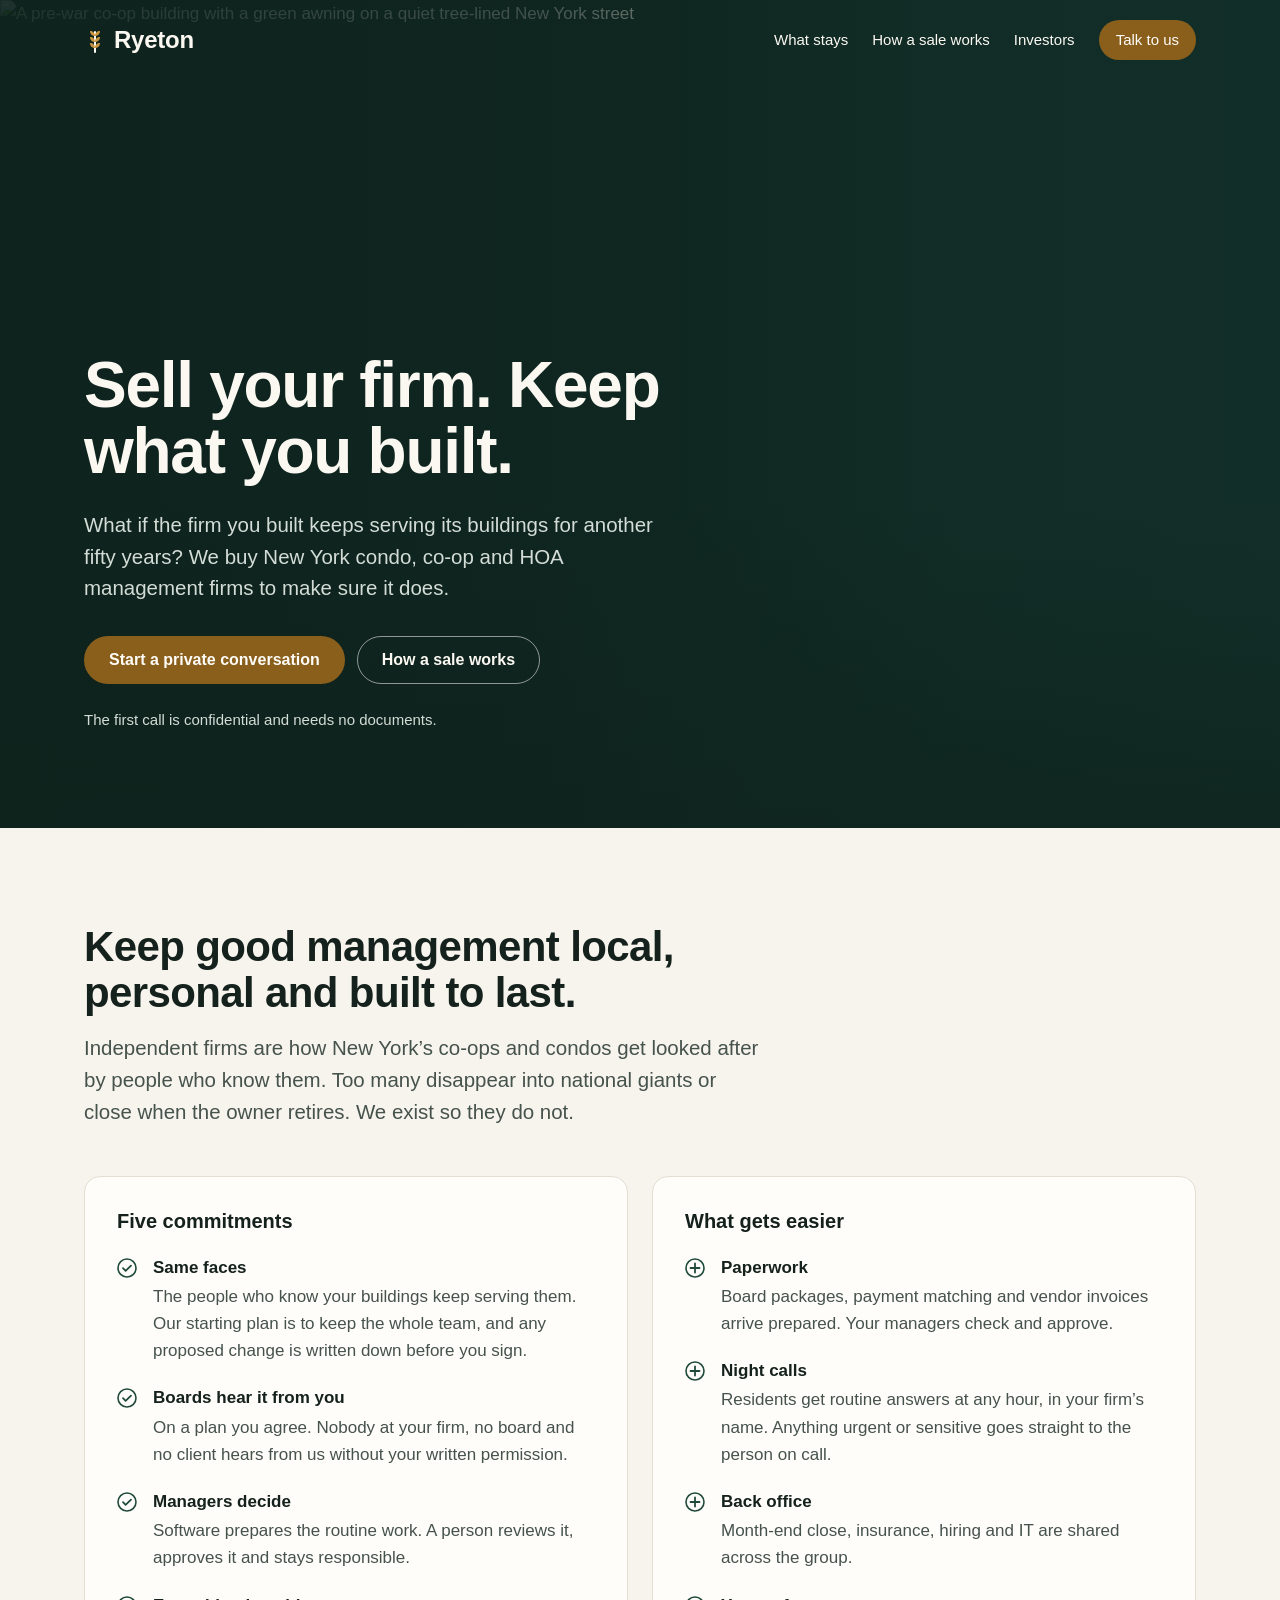
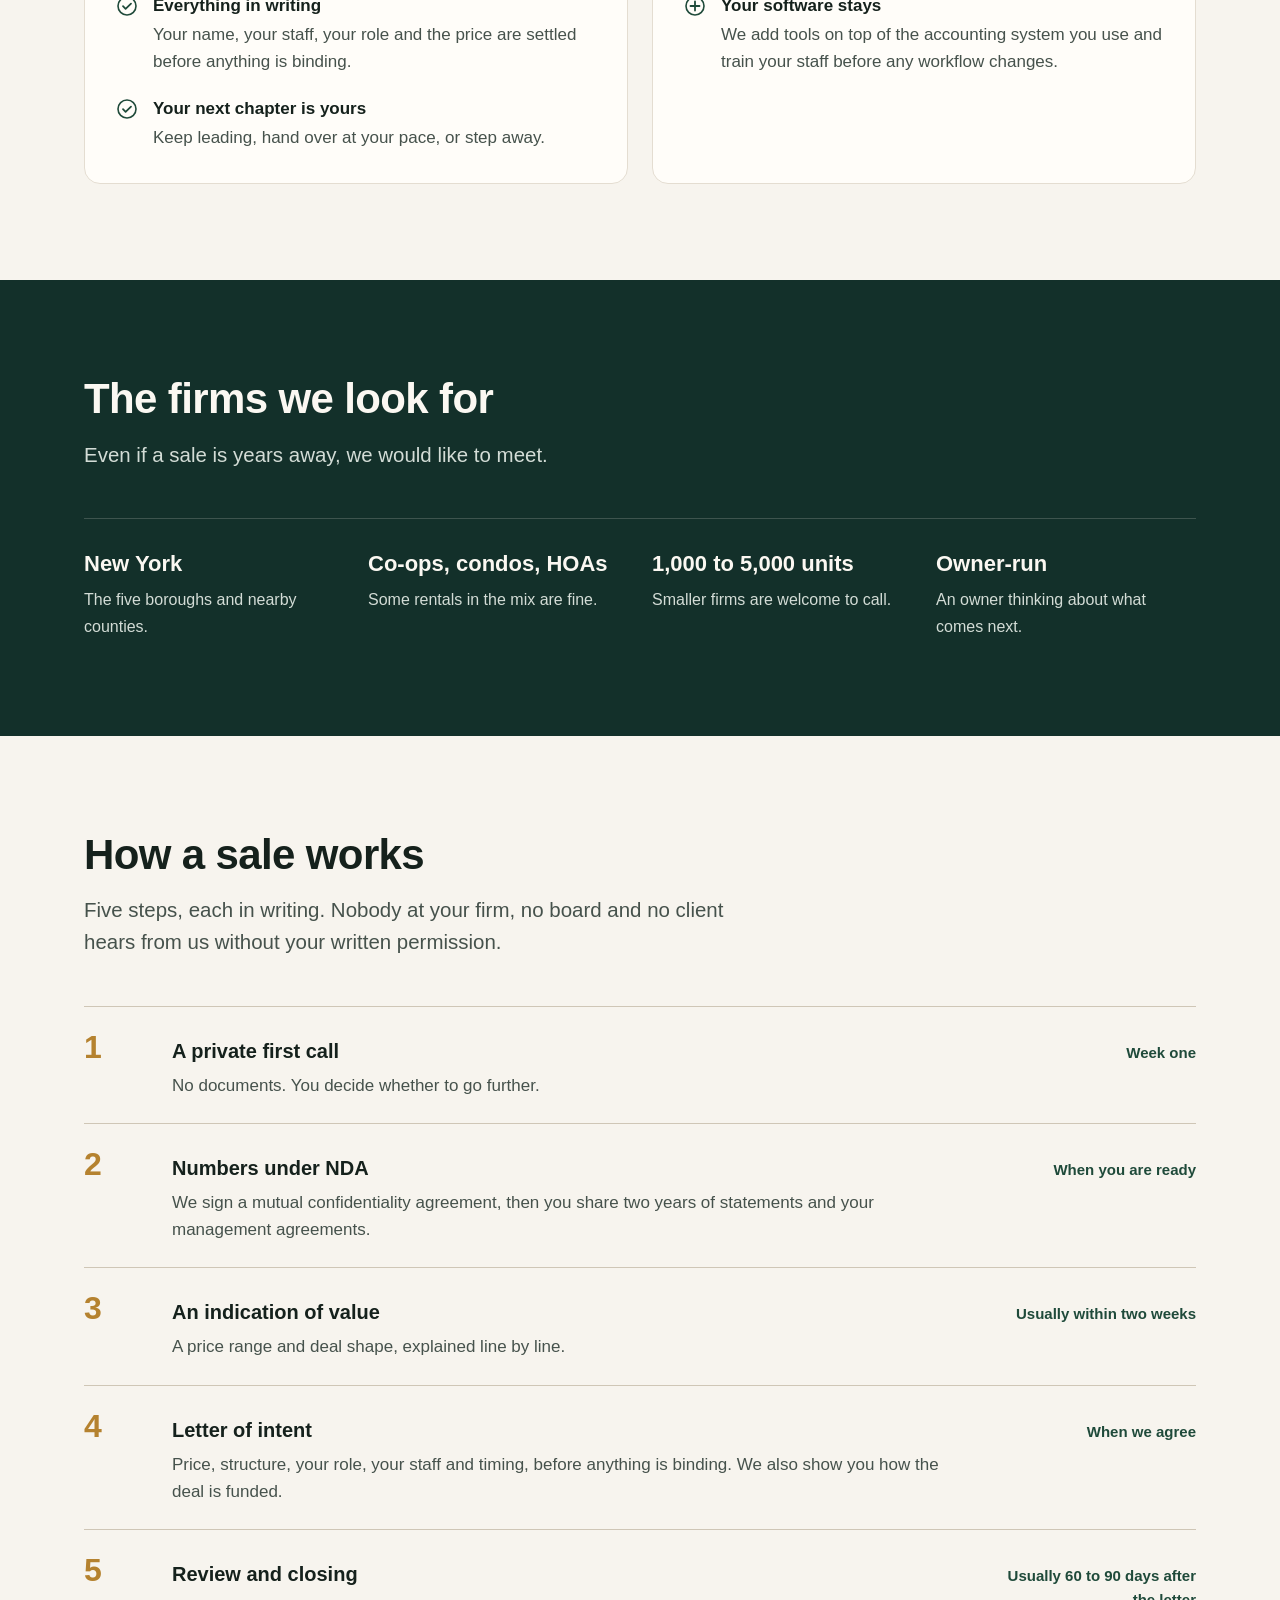
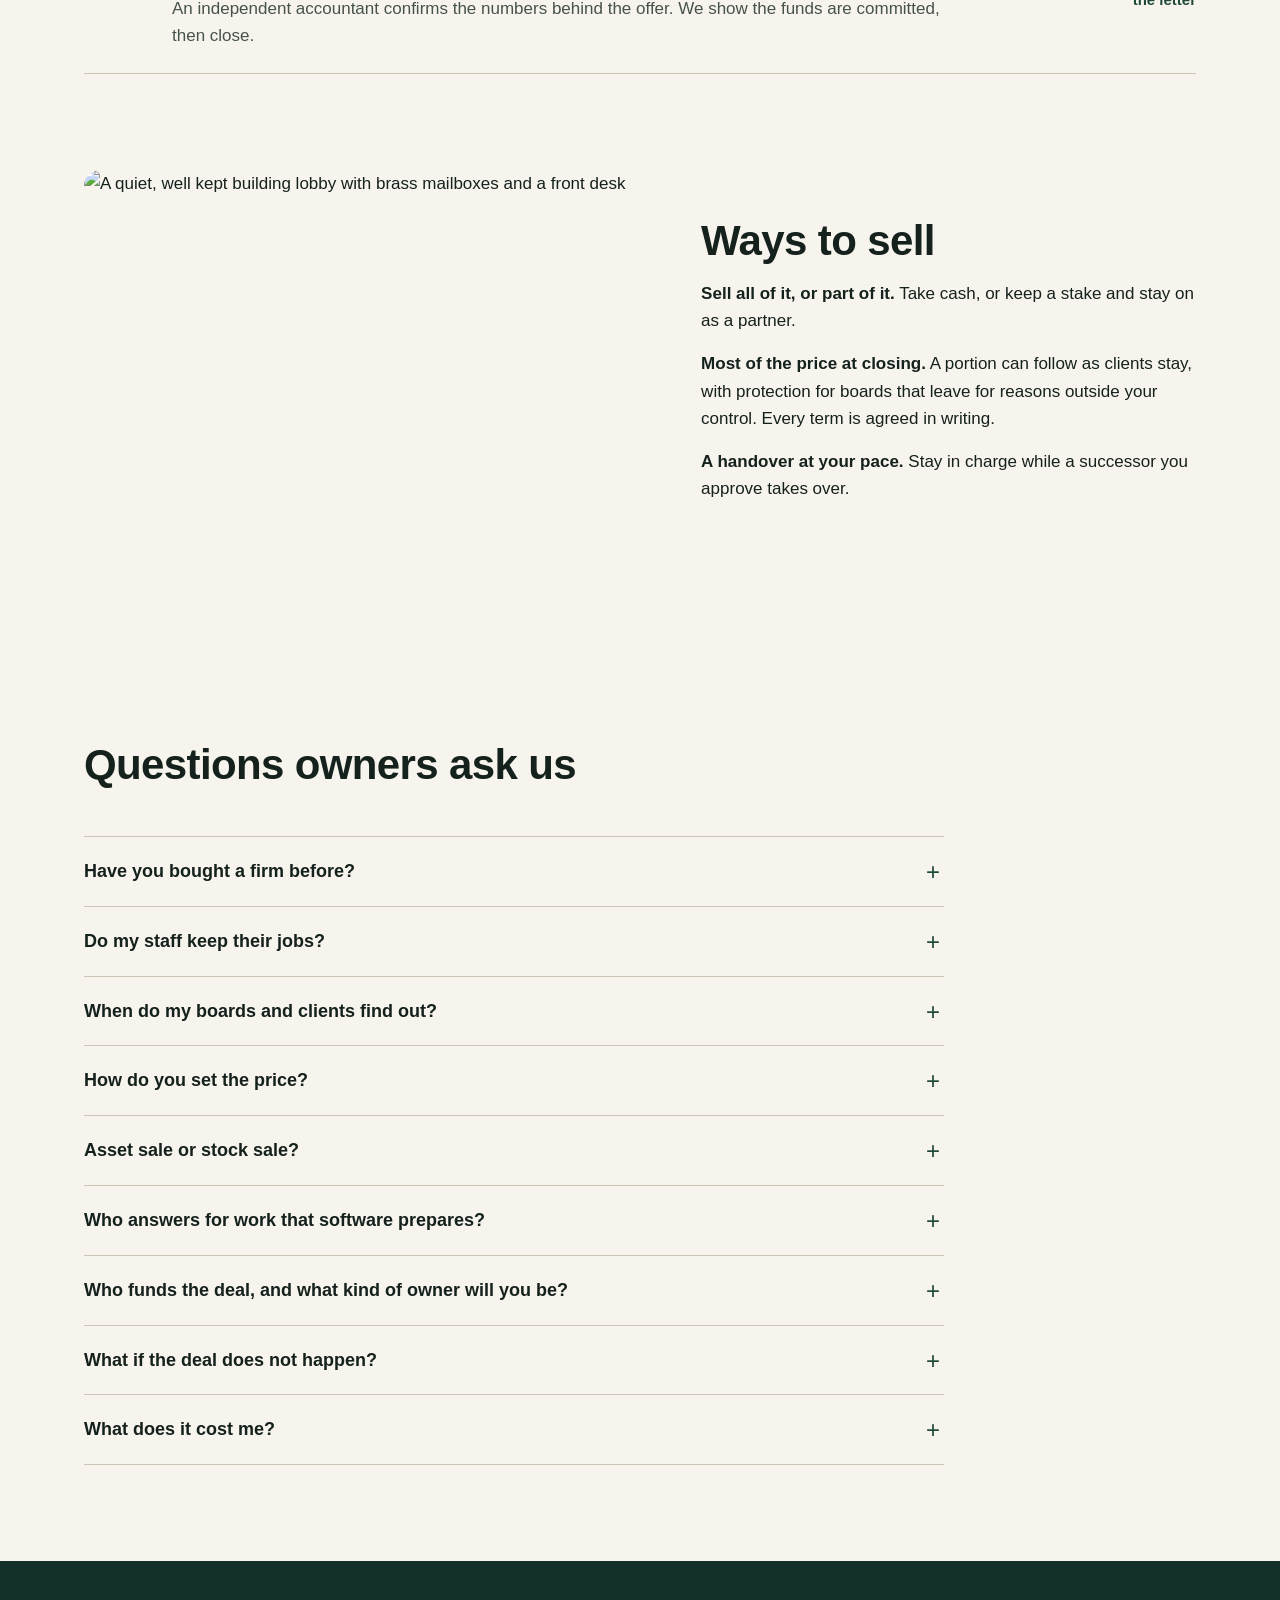
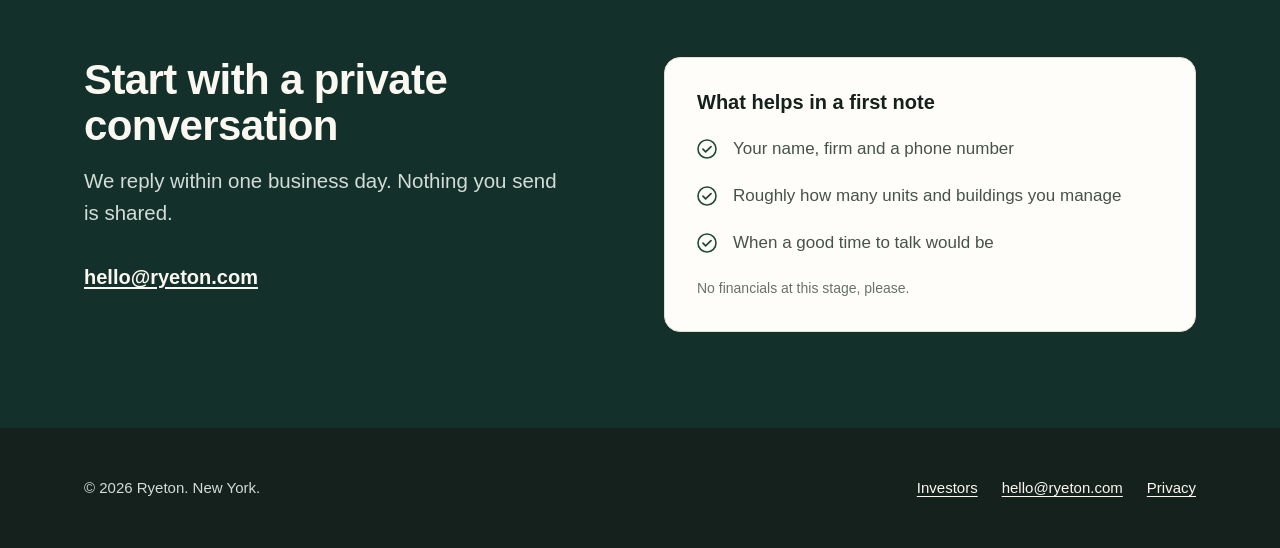
==== site/index.html @ 97e2c97c "Open the site to search: drop noindex, allow robots, add sitemap and llms.txt" ====
<!doctype html>
<html lang="en">
<head>
<meta charset="utf-8">
<meta name="viewport" content="width=device-width, initial-scale=1">
<title>Ryeton: keep good management local, personal and built to last</title>
<meta name="description" content="Ryeton buys independent condo, co-op and HOA management firms in New York from owners who are ready to step back, and keeps the team your boards rely on.">
<link rel="canonical" href="https://ryeton.com/">
<link rel="preload" as="font" type="font/woff2" crossorigin href="/fonts/martian-latin-v2.woff2">
<link rel="preload" as="font" type="font/woff2" crossorigin href="/fonts/inter-latin-v1.woff2">
<link rel="preload" as="image" href="/img/street-2000.webp" imagesrcset="/img/street-1100.webp 1100w, /img/street-2000.webp 2000w" imagesizes="100vw">
<link rel="stylesheet" href="styles.css">
<link rel="icon" href="/favicon.svg" type="image/svg+xml">
<meta property="og:type" content="website">
<meta property="og:title" content="Ryeton: sell your firm, keep what you built">
<meta property="og:description" content="We buy independent condo, co-op and HOA management firms in New York and keep the team your boards rely on.">
<meta property="og:url" content="https://ryeton.com/">
<meta property="og:image" content="https://ryeton.com/img/og.jpg">
<meta name="twitter:card" content="summary_large_image">
<script type="application/ld+json">
{"@context":"https://schema.org","@type":"Organization","name":"Ryeton","url":"https://ryeton.com/","email":"hello@ryeton.com","areaServed":{"@type":"City","name":"New York"},"description":"Ryeton acquires and runs independent condo, co-op and HOA management firms in New York."}
</script>
</head>
<body>

<header class="top">
  <div class="wrap">
    <a class="mark" href="/" aria-label="Ryeton home">
      <svg viewBox="0 0 22 26" fill="none" aria-hidden="true"><path d="M11 25V5" stroke="currentColor" stroke-width="2" stroke-linecap="round"/><path d="M11 9c-3.2 0-5-2.2-5-5 3 0 5 2 5 5Zm0 0c3.2 0 5-2.2 5-5-3 0-5 2-5 5Zm0 6c-3.2 0-5-2.2-5-5 3 0 5 2 5 5Zm0 0c3.2 0 5-2.2 5-5-3 0-5 2-5 5Zm0 6c-3.2 0-5-2.2-5-5 3 0 5 2 5 5Zm0 0c3.2 0 5-2.2 5-5-3 0-5 2-5 5Z" fill="#c9963f"/></svg>
      Ryeton
    </a>
    <nav aria-label="Main">
      <a class="hide-m" href="#what-stays">What stays</a>
      <a class="hide-m" href="#how-it-works">How a sale works</a>
      <a href="/investors">Investors</a>
      <a class="btn btn-rye" href="#talk">Talk to us</a>
    </nav>
  </div>
</header>

<main>
<section class="hero">
  <picture>
    <source type="image/webp" srcset="/img/street-1100.webp 1100w, /img/street-2000.webp 2000w" sizes="100vw">
    <img src="/img/street-2000.jpg" srcset="/img/street-1100.jpg 1100w, /img/street-2000.jpg 2000w" sizes="100vw" alt="A pre-war co-op building with a green awning on a quiet tree-lined New York street" width="2000" height="1328" fetchpriority="high">
  </picture>
  <div class="wrap">
    <h1>Sell your firm. Keep what you built.</h1>
    <p class="lead">What if the firm you built keeps serving its buildings for another fifty years? We buy New York condo, co-op and HOA management firms to make sure it does.</p>
    <div class="cta">
      <a class="btn btn-rye" href="#talk">Start a private conversation</a>
      <a class="btn btn-ghost" href="#how-it-works">How a sale works</a>
    </div>
    <p class="note">The first call is confidential and needs no documents.</p>
  </div>
</section>

<section id="what-stays">
  <div class="wrap">
    <div class="sec-head">
      <h2>Keep good management local, personal and built to last.</h2>
      <p class="lead">Independent firms are how New York’s co-ops and condos get looked after by people who know them. Too many disappear into national giants or close when the owner retires. We exist so they do not.</p>
    </div>
    <div class="split">
      <div class="card">
        <h3>Five commitments</h3>
        <ul class="list">
          <li><svg viewBox="0 0 20 20" fill="none" aria-hidden="true"><circle cx="10" cy="10" r="9" stroke="currentColor" stroke-width="1.6"/><path d="m6 10.2 2.6 2.6L14 7.6" stroke="currentColor" stroke-width="1.8" stroke-linecap="round" stroke-linejoin="round"/></svg><div><b>Same faces</b><span>The people who know your buildings keep serving them. Our starting plan is to keep the whole team, and any proposed change is written down before you sign.</span></div></li>
          <li><svg viewBox="0 0 20 20" fill="none" aria-hidden="true"><circle cx="10" cy="10" r="9" stroke="currentColor" stroke-width="1.6"/><path d="m6 10.2 2.6 2.6L14 7.6" stroke="currentColor" stroke-width="1.8" stroke-linecap="round" stroke-linejoin="round"/></svg><div><b>Boards hear it from you</b><span>On a plan you agree. Nobody at your firm, no board and no client hears from us without your written permission.</span></div></li>
          <li><svg viewBox="0 0 20 20" fill="none" aria-hidden="true"><circle cx="10" cy="10" r="9" stroke="currentColor" stroke-width="1.6"/><path d="m6 10.2 2.6 2.6L14 7.6" stroke="currentColor" stroke-width="1.8" stroke-linecap="round" stroke-linejoin="round"/></svg><div><b>Managers decide</b><span>Software prepares the routine work. A person reviews it, approves it and stays responsible.</span></div></li>
          <li><svg viewBox="0 0 20 20" fill="none" aria-hidden="true"><circle cx="10" cy="10" r="9" stroke="currentColor" stroke-width="1.6"/><path d="m6 10.2 2.6 2.6L14 7.6" stroke="currentColor" stroke-width="1.8" stroke-linecap="round" stroke-linejoin="round"/></svg><div><b>Everything in writing</b><span>Your name, your staff, your role and the price are settled before anything is binding.</span></div></li>
          <li><svg viewBox="0 0 20 20" fill="none" aria-hidden="true"><circle cx="10" cy="10" r="9" stroke="currentColor" stroke-width="1.6"/><path d="m6 10.2 2.6 2.6L14 7.6" stroke="currentColor" stroke-width="1.8" stroke-linecap="round" stroke-linejoin="round"/></svg><div><b>Your next chapter is yours</b><span>Keep leading, hand over at your pace, or step away.</span></div></li>
        </ul>
      </div>
      <div class="card">
        <h3>What gets easier</h3>
        <ul class="list">
          <li><svg viewBox="0 0 20 20" fill="none" aria-hidden="true"><circle cx="10" cy="10" r="9" stroke="currentColor" stroke-width="1.6"/><path d="M10 5.5v9M5.5 10h9" stroke="currentColor" stroke-width="1.8" stroke-linecap="round"/></svg><div><b>Paperwork</b><span>Board packages, payment matching and vendor invoices arrive prepared. Your managers check and approve.</span></div></li>
          <li><svg viewBox="0 0 20 20" fill="none" aria-hidden="true"><circle cx="10" cy="10" r="9" stroke="currentColor" stroke-width="1.6"/><path d="M10 5.5v9M5.5 10h9" stroke="currentColor" stroke-width="1.8" stroke-linecap="round"/></svg><div><b>Night calls</b><span>Residents get routine answers at any hour, in your firm’s name. Anything urgent or sensitive goes straight to the person on call.</span></div></li>
          <li><svg viewBox="0 0 20 20" fill="none" aria-hidden="true"><circle cx="10" cy="10" r="9" stroke="currentColor" stroke-width="1.6"/><path d="M10 5.5v9M5.5 10h9" stroke="currentColor" stroke-width="1.8" stroke-linecap="round"/></svg><div><b>Back office</b><span>Month-end close, insurance, hiring and IT are shared across the group.</span></div></li>
          <li><svg viewBox="0 0 20 20" fill="none" aria-hidden="true"><circle cx="10" cy="10" r="9" stroke="currentColor" stroke-width="1.6"/><path d="M10 5.5v9M5.5 10h9" stroke="currentColor" stroke-width="1.8" stroke-linecap="round"/></svg><div><b>Your software stays</b><span>We add tools on top of the accounting system you use and train your staff before any workflow changes.</span></div></li>
        </ul>
      </div>
    </div>
  </div>
</section>

<section class="dark" id="fit">
  <div class="wrap">
    <div class="sec-head">
      <h2>The firms we look for</h2>
      <p class="lead">Even if a sale is years away, we would like to meet.</p>
    </div>
    <div class="facts">
      <div><b>New York</b><span>The five boroughs and nearby counties.</span></div>
      <div><b>Co-ops, condos, HOAs</b><span>Some rentals in the mix are fine.</span></div>
      <div><b>1,000 to 5,000 units</b><span>Smaller firms are welcome to call.</span></div>
      <div><b>Owner-run</b><span>An owner thinking about what comes next.</span></div>
    </div>
  </div>
</section>

<section id="how-it-works">
  <div class="wrap">
    <div class="sec-head">
      <h2>How a sale works</h2>
      <p class="lead">Five steps, each in writing. Nobody at your firm, no board and no client hears from us without your written permission.</p>
    </div>
    <ol class="steps">
      <li><div><h3>A private first call</h3><p>No documents. You decide whether to go further.</p></div><span class="when">Week one</span></li>
      <li><div><h3>Numbers under NDA</h3><p>We sign a mutual confidentiality agreement, then you share two years of statements and your management agreements.</p></div><span class="when">When you are ready</span></li>
      <li><div><h3>An indication of value</h3><p>A price range and deal shape, explained line by line.</p></div><span class="when">Usually within two weeks</span></li>
      <li><div><h3>Letter of intent</h3><p>Price, structure, your role, your staff and timing, before anything is binding. We also show you how the deal is funded.</p></div><span class="when">When we agree</span></li>
      <li><div><h3>Review and closing</h3><p>An independent accountant confirms the numbers behind the offer. We show the funds are committed, then close.</p></div><span class="when">Usually 60 to 90 days after the letter</span></li>
    </ol>
  </div>
</section>

<section style="padding-top:0" id="deal">
  <div class="wrap">
    <div class="photo-band">
      <picture>
        <source type="image/webp" srcset="/img/lobby-800.webp 800w, /img/lobby-1400.webp 1400w" sizes="(max-width: 860px) 100vw, 600px">
        <img src="/img/lobby-1400.jpg" srcset="/img/lobby-800.jpg 800w, /img/lobby-1400.jpg 1400w" sizes="(max-width: 860px) 100vw, 600px" alt="A quiet, well kept building lobby with brass mailboxes and a front desk" width="1400" height="930" loading="lazy">
      </picture>
      <div>
        <h2 style="margin-bottom:16px">Ways to sell</h2>
        <p><b>Sell all of it, or part of it.</b> Take cash, or keep a stake and stay on as a partner.</p>
        <p><b>Most of the price at closing.</b> A portion can follow as clients stay, with protection for boards that leave for reasons outside your control. Every term is agreed in writing.</p>
        <p style="margin-bottom:0"><b>A handover at your pace.</b> Stay in charge while a successor you approve takes over.</p>
      </div>
    </div>
  </div>
</section>


<section id="faq">
  <div class="wrap">
    <div class="sec-head"><h2>Questions owners ask us</h2></div>
    <div class="faq">
      <details><summary>Have you bought a firm before?</summary><p>Ryeton is new, and our first acquisition is under way. On the first call we will tell you who we are and exactly where we stand.</p></details>
      <details><summary>Do my staff keep their jobs?</summary><p>That is our plan. Your managers know your buildings and boards, and that is much of what we buy. Any change is written into the letter of intent.</p></details>
      <details><summary>When do my boards and clients find out?</summary><p>When you decide, on a plan we agree. If a contract needs a board’s consent, we plan that step together.</p></details>
      <details><summary>How do you set the price?</summary><p>On your earnings after a market salary for the owner, checked by an independent accountant, and on your contracts. We explain the range line by line.</p></details>
      <details><summary>Asset sale or stock sale?</summary><p>Either can work, depending on how your firm is set up and whether your management agreements can be assigned. It changes your taxes, so bring your accountant and lawyer early.</p></details>
      <details><summary>Who answers for work that software prepares?</summary><p>Your manager. Software drafts and prepares; a person reviews, approves and remains responsible. Urgent and sensitive matters always go to a person.</p></details>
      <details><summary>Who funds the deal, and what kind of owner will you be?</summary><p>Ryeton is founder-led and funded by private investors. With the letter of intent we explain how your deal is funded, and before closing we show the funds are committed. We buy to own and run firms for the long term, with no timetable to resell.</p></details>
      <details><summary>What if the deal does not happen?</summary><p>Your numbers stay under the NDA and are returned or destroyed. Nobody at your firm or among your clients hears from us.</p></details>
      <details><summary>What does it cost me?</summary><p>Nothing on our side. You pay your own lawyer and accountant.</p></details>
    </div>
  </div>
</section>

<section class="dark" id="talk">
  <div class="wrap contact">
    <div>
      <h2 style="margin-bottom:16px">Start with a private conversation</h2>
      <p class="lead">We reply within one business day. Nothing you send is shared.</p>
      <div class="direct">
        <a href="mailto:hello@ryeton.com?subject=A%20private%20conversation">hello@ryeton.com</a>
      </div>
    </div>
    <div class="card" style="color:var(--ink)">
      <h3>What helps in a first note</h3>
      <ul class="list">
        <li><svg viewBox="0 0 20 20" fill="none" aria-hidden="true"><circle cx="10" cy="10" r="9" stroke="currentColor" stroke-width="1.6"/><path d="m6 10.2 2.6 2.6L14 7.6" stroke="currentColor" stroke-width="1.8" stroke-linecap="round" stroke-linejoin="round"/></svg><div><span>Your name, firm and a phone number</span></div></li>
        <li><svg viewBox="0 0 20 20" fill="none" aria-hidden="true"><circle cx="10" cy="10" r="9" stroke="currentColor" stroke-width="1.6"/><path d="m6 10.2 2.6 2.6L14 7.6" stroke="currentColor" stroke-width="1.8" stroke-linecap="round" stroke-linejoin="round"/></svg><div><span>Roughly how many units and buildings you manage</span></div></li>
        <li><svg viewBox="0 0 20 20" fill="none" aria-hidden="true"><circle cx="10" cy="10" r="9" stroke="currentColor" stroke-width="1.6"/><path d="m6 10.2 2.6 2.6L14 7.6" stroke="currentColor" stroke-width="1.8" stroke-linecap="round" stroke-linejoin="round"/></svg><div><span>When a good time to talk would be</span></div></li>
      </ul>
      <p class="form-note" style="margin-top:20px">No financials at this stage, please.</p>
    </div>
  </div>
</section>
</main>

<footer>
  <div class="wrap">
    <span>© 2026 Ryeton. New York.</span>
    <nav aria-label="Footer"><a href="/investors">Investors</a><a href="mailto:hello@ryeton.com">hello@ryeton.com</a><a href="/privacy">Privacy</a></nav>
  </div>
</footer>
</body>
</html>
---- site/styles.css ----
/* Hallmark · custom run · brand: Ryeton (type and method from our house style, palette from a New York limestone street) · genre: quiet-editorial · surface: web · signature: the five-step sale with its clock */
/* critique: written for an owner of 60 who has been pitched by every buyer in town; plain words, real commitments, one green accent */

@font-face {
  font-family: "Martian Grotesk VF";
  src: url("/fonts/martian-latin-v2.woff2") format("woff2");
  font-weight: 400 800;
  font-stretch: 75% 200%;
  font-display: optional;
  unicode-range: U+0000-00FF, U+0131, U+0152-0153, U+02BB-02BC, U+02C6, U+02DA, U+02DC, U+0304, U+0308, U+0329, U+2000-206F, U+2074, U+20AC, U+2122, U+2191, U+2193, U+2212, U+2215, U+FEFF, U+FFFD;
}
@font-face {
  font-family: "Inter";
  src: url("/fonts/inter-latin-v1.woff2") format("woff2");
  font-weight: 100 900;
  font-display: optional;
  unicode-range: U+0000-00FF, U+0131, U+0152-0153, U+02BB-02BC, U+02C6, U+02DA, U+02DC, U+0304, U+0308, U+0329, U+2000-206F, U+2074, U+20AC, U+2122, U+2191, U+2193, U+2212, U+2215, U+FEFF, U+FFFD;
}

:root {
  --ink: #15211c;
  --ink-soft: #46524c;
  --ink-faint: #67726c;
  --green: #1f4a3a;
  --green-deep: #13302a;
  --green-50: #eaf1ed;
  --rye: #b5822f;
  --rye-50: #f7efe0;
  --canvas: #f7f4ee;
  --paper: #efe9df;
  --surface: #fffdf9;
  --line: #e4ddd1;
  --line-strong: #cfc6b6;
  --on-dark: #fbf8f2;
  --on-accent: #fffdf8;
  --rye-btn: #8a5f1c;
  --rye-btn-hover: #734e15;
  --rye-line: #ead9b8;
  --ghost-line: rgba(251,248,242,.55);
  --ghost-fill: rgba(251,248,242,.12);
  --rule-dark: rgba(251,248,242,.18);
  --scrim-1: rgba(14,34,28,.92);
  --scrim-2: rgba(14,34,28,.78);
  --scrim-3: rgba(14,34,28,.25);
  --scrim-4: rgba(14,34,28,.1);
  --scrim-5: rgba(14,34,28,.6);
  --scrim-0: rgba(14,34,28,0);
  --scrim-m1: rgba(14,34,28,.95);
  --scrim-m2: rgba(14,34,28,.82);
  --scrim-m3: rgba(14,34,28,.45);
  --on-dark-soft: #d3dcd6;
  --font-display: "Martian Grotesk VF", "Arial Narrow", Arial, sans-serif;
  --font-body: "Inter", -apple-system, "Segoe UI", "Helvetica Neue", Arial, sans-serif;
  --s1: 4px; --s2: 8px; --s3: 12px; --s4: 16px; --s5: 20px; --s6: 24px; --s8: 32px; --s10: 40px; --s12: 48px; --s16: 64px; --s20: 80px; --s24: 96px;
  --radius: 16px;
  --wrap: 1160px;
}

* { box-sizing: border-box; }
html { -webkit-text-size-adjust: 100%; scroll-behavior: smooth; }
html, body { overflow-x: clip; }
body { margin: 0; font-family: var(--font-body); font-size: 17px; line-height: 1.6; color: var(--ink); background: var(--canvas); }
img { max-width: 100%; display: block; }
a { color: var(--green); text-underline-offset: 3px; }
a:hover { color: var(--green-deep); }
a:active { color: var(--ink); }
:focus-visible { outline: 3px solid var(--rye); outline-offset: 3px; border-radius: 4px; }

h1, h2, h3 { font-family: var(--font-display); text-wrap: balance; overflow-wrap: break-word; margin: 0; color: inherit; }
h1 { font-weight: 740; font-stretch: 92%; font-size: clamp(36px, 5.4vw, 64px); line-height: 1.04; letter-spacing: -0.02em; }
h2 { font-weight: 720; font-stretch: 92%; font-size: clamp(28px, 3.4vw, 42px); line-height: 1.1; letter-spacing: -0.015em; }
h3 { font-weight: 680; font-stretch: 100%; font-size: 20px; line-height: 1.25; }
p { margin: 0 0 var(--s4); text-wrap: pretty; }
.lead { font-size: clamp(18px, 1.6vw, 21px); line-height: 1.55; color: var(--ink-soft); max-width: 680px; }
.soft { color: var(--ink-soft); }
.small { font-size: 15px; }

.wrap { width: 100%; max-width: var(--wrap); margin: 0 auto; padding: 0 var(--s6); }
@media (max-width: 600px) { .wrap { padding: 0 var(--s4); } }
section { padding: var(--s24) 0; }
@media (max-width: 760px) { section { padding: var(--s16) 0; } }
.sec-head { max-width: 760px; margin-bottom: var(--s12); }
.sec-head h2 { margin-bottom: var(--s4); }

/* header */
.top { position: absolute; inset: 0 0 auto 0; z-index: 10; }
.top .wrap { display: flex; align-items: center; justify-content: space-between; height: 80px; gap: var(--s6); }
.mark { font-family: var(--font-display); font-weight: 720; font-stretch: 100%; font-size: 24px; letter-spacing: -0.01em; color: var(--on-dark); text-decoration: none; display: inline-flex; align-items: center; gap: var(--s2); }
.mark svg { width: 22px; height: 26px; }
.top nav { display: flex; align-items: center; gap: var(--s6); }
.top nav a { color: var(--on-dark); text-decoration: none; font-size: 15px; font-weight: 500; }
.top nav a:hover { color: var(--on-dark); text-decoration: underline; }
.top.light .mark, .top.light nav a { color: var(--ink); }
.top nav a.btn, .top.light nav a.btn { color: var(--on-accent); text-decoration: none; }
@media (max-width: 860px) { .top nav a.hide-m { display: none; } }

.btn { white-space: nowrap; display: inline-flex; align-items: center; justify-content: center; min-height: 48px; padding: 0 var(--s6); border-radius: 999px; font-weight: 600; font-size: 16px; text-decoration: none; border: 1.5px solid transparent; cursor: pointer; font-family: var(--font-body); transition: background-color .15s ease, color .15s ease, border-color .15s ease; }
.btn-rye { background: var(--rye-btn); color: var(--on-accent); }
.btn-rye:hover { background: var(--rye-btn-hover); color: var(--on-accent); }
.btn:active { transform: translateY(1px); }
.btn:disabled { opacity: .5; cursor: not-allowed; }
.btn-green { background: var(--green); color: var(--on-accent); }
.btn-green:hover { background: var(--green-deep); color: var(--on-accent); }
.btn-ghost { color: var(--on-dark); border-color: var(--ghost-line); }
.btn-ghost:hover { background: var(--ghost-fill); color: var(--on-dark); }
.btn-line { color: var(--ink); border-color: var(--line-strong); }
.btn-line:hover { border-color: var(--ink); color: var(--ink); }
.top .btn { min-height: 40px; padding: 0 var(--s4); font-size: 15px; }

/* hero */
.hero { position: relative; min-height: min(92svh, 860px); display: flex; align-items: flex-end; color: var(--on-dark); background: var(--green-deep); padding: 0; }
.hero picture, .hero picture img { position: absolute; inset: 0; width: 100%; height: 100%; object-fit: cover; object-position: 60% 50%; }
.hero::after { content: ""; position: absolute; inset: 0; background: linear-gradient(90deg, var(--scrim-1) 0%, var(--scrim-2) 42%, var(--scrim-3) 75%, var(--scrim-4) 100%), linear-gradient(0deg, var(--scrim-5) 0%, var(--scrim-0) 40%); }
.hero .wrap { position: relative; z-index: 2; padding-top: 140px; padding-bottom: var(--s20); }
.hero h1 { max-width: 760px; margin-bottom: var(--s6); }
.hero .lead { color: var(--on-dark-soft); max-width: 600px; margin-bottom: var(--s8); }
.hero .cta { display: flex; flex-wrap: wrap; gap: var(--s3); }
.hero .note { margin-top: var(--s6); font-size: 15px; color: var(--on-dark-soft); }
@media (max-width: 760px) {
  .hero { min-height: 0; }
  .hero::after { background: linear-gradient(0deg, var(--scrim-m1) 0%, var(--scrim-m2) 55%, var(--scrim-m3) 100%); }
  .hero .wrap { padding-top: 160px; padding-bottom: var(--s12); }
}

/* two columns: stays / easier */
.split { display: grid; grid-template-columns: minmax(0, 1fr) minmax(0, 1fr); gap: var(--s6); }
@media (max-width: 860px) { .split { grid-template-columns: minmax(0, 1fr); } }
.card { background: var(--surface); border: 1px solid var(--line); border-radius: var(--radius); padding: var(--s8); }
.card h3 { margin-bottom: var(--s5); }
.list { list-style: none; margin: 0; padding: 0; display: grid; gap: var(--s5); }
.list li { display: grid; grid-template-columns: 24px minmax(0, 1fr); gap: var(--s3); }
.list li svg { margin-top: 4px; width: 20px; height: 20px; color: var(--green); }
.list b { display: block; font-weight: 650; margin-bottom: 2px; }
.list span { color: var(--ink-soft); }

.photo-band { display: grid; grid-template-columns: minmax(0, 1.15fr) minmax(0, 1fr); gap: var(--s12); align-items: center; }
.photo-band img { border-radius: var(--radius); width: 100%; height: auto; aspect-ratio: 3 / 2; object-fit: cover; }
@media (max-width: 860px) { .photo-band { grid-template-columns: minmax(0, 1fr); gap: var(--s8); } }

/* profile */
.dark { background: var(--green-deep); color: var(--on-dark); }
.dark .soft, .dark .lead { color: var(--on-dark-soft); }
.facts { display: grid; grid-template-columns: repeat(4, minmax(0, 1fr)); gap: var(--s6); border-top: 1px solid var(--rule-dark); padding-top: var(--s8); }
.facts div b { display: block; font-family: var(--font-display); font-weight: 700; font-stretch: 92%; font-size: 22px; line-height: 1.2; margin-bottom: var(--s2); }
.facts div span { color: var(--on-dark-soft); font-size: 16px; }
@media (max-width: 860px) { .facts { grid-template-columns: repeat(2, minmax(0, 1fr)); } }
@media (max-width: 480px) { .facts { grid-template-columns: minmax(0, 1fr); } }

/* steps */
.steps { list-style: none; margin: 0; padding: 0; counter-reset: s; display: grid; gap: 0; }
.steps li { counter-increment: s; display: grid; grid-template-columns: 64px minmax(0, 1fr) 200px; gap: var(--s6); padding: var(--s6) 0; border-top: 1px solid var(--line-strong); align-items: baseline; }
.steps li:last-child { border-bottom: 1px solid var(--line-strong); }
.steps li::before { content: counter(s); font-family: var(--font-display); font-weight: 700; font-stretch: 92%; font-size: 32px; line-height: 1; color: var(--rye); }
.steps h3 { margin-bottom: var(--s2); }
.steps p { margin: 0; color: var(--ink-soft); }
.steps .when { font-size: 15px; font-weight: 600; color: var(--green); text-align: right; }
@media (max-width: 760px) {
  .steps li { grid-template-columns: 44px minmax(0, 1fr); }
  .steps .when { grid-column: 2; text-align: left; }
}

/* deal shapes */
.shapes { display: grid; grid-template-columns: repeat(3, minmax(0, 1fr)); gap: var(--s6); }
.shapes .card { display: flex; flex-direction: column; }
.shapes .card p:last-child { margin-bottom: 0; }
@media (max-width: 960px) { .shapes { grid-template-columns: minmax(0, 1fr); } }

/* team */
.team { display: grid; grid-template-columns: repeat(2, minmax(0, 1fr)); gap: var(--s6); }
.person { background: var(--surface); border: 1px solid var(--line); border-radius: var(--radius); padding: var(--s8); }
.person .who { display: flex; align-items: center; gap: var(--s4); margin-bottom: var(--s5); }
.person .ini { width: 56px; height: 56px; border-radius: 50%; background: var(--green-50); color: var(--green); display: grid; place-items: center; font-family: var(--font-display); font-weight: 700; font-size: 20px; flex: none; }
.person .who span { display: block; color: var(--ink-soft); font-size: 15px; }
.person p:last-child { margin-bottom: 0; }
@media (max-width: 760px) { .team { grid-template-columns: minmax(0, 1fr); } }
.quote { font-family: var(--font-display); font-weight: 600; font-stretch: 100%; font-size: clamp(22px, 2.4vw, 28px); line-height: 1.3; max-width: 820px; }

/* faq */
.faq { display: grid; gap: 0; max-width: 860px; }
.faq details { border-top: 1px solid var(--line-strong); }
.faq details:last-child { border-bottom: 1px solid var(--line-strong); }
.faq summary { list-style: none; cursor: pointer; padding: var(--s5) var(--s10) var(--s5) 0; position: relative; font-weight: 600; font-size: 18px; }
.faq summary::-webkit-details-marker { display: none; }
.faq summary::after { content: "+"; position: absolute; right: 4px; top: 16px; font-size: 24px; font-weight: 400; color: var(--green); }
.faq details[open] summary::after { content: "\2212"; }
.faq details p { color: var(--ink-soft); padding-right: var(--s10); }

/* contact */
.contact { display: grid; grid-template-columns: minmax(0, 1fr) minmax(0, 1fr); gap: var(--s12); align-items: start; }
@media (max-width: 860px) { .contact { grid-template-columns: minmax(0, 1fr); gap: var(--s8); } }
form { background: var(--surface); color: var(--ink); border-radius: var(--radius); padding: var(--s8); display: grid; gap: var(--s4); }
@media (max-width: 480px) { form { padding: var(--s5); } }
label { display: grid; gap: var(--s1); font-size: 15px; font-weight: 600; }
input, textarea, select { font: inherit; font-weight: 400; font-size: 16px; color: var(--ink); background: var(--canvas); border: 1px solid var(--line-strong); border-radius: 10px; padding: var(--s3) var(--s4); width: 100%; min-height: 48px; }
textarea { min-height: 112px; resize: vertical; }
.row2 { display: grid; grid-template-columns: minmax(0, 1fr) minmax(0, 1fr); gap: var(--s4); }
@media (max-width: 480px) { .row2 { grid-template-columns: minmax(0, 1fr); } }
.form-note { font-size: 14px; color: var(--ink-faint); margin: 0; }
.direct { margin-top: var(--s8); display: grid; gap: var(--s2); }
.direct a { color: var(--on-dark); font-weight: 600; font-size: 20px; }

/* investors */
.stats { display: grid; grid-template-columns: repeat(3, minmax(0, 1fr)); gap: var(--s6); }
.stats div { background: var(--surface); border: 1px solid var(--line); border-radius: var(--radius); padding: var(--s6); }
.stats b { font-variant-numeric: tabular-nums; display: block; font-family: var(--font-display); font-weight: 720; font-stretch: 92%; font-size: clamp(34px, 4vw, 48px); line-height: 1; letter-spacing: -0.02em; color: var(--green); margin-bottom: var(--s3); }
.stats span { color: var(--ink-soft); font-size: 16px; }
@media (max-width: 760px) { .stats { grid-template-columns: minmax(0, 1fr); } }
.flow { display: grid; grid-template-columns: repeat(3, minmax(0, 1fr)); gap: var(--s4); counter-reset: f; }
.flow div { background: var(--surface); border: 1px solid var(--line); border-radius: var(--radius); padding: var(--s6); }
.flow div.person-step { background: var(--rye-50); border-color: var(--rye-line); }
.flow h3 { margin-bottom: var(--s2); }
.flow p { margin: 0; color: var(--ink-soft); }
@media (max-width: 760px) { .flow { grid-template-columns: minmax(0, 1fr); } }
.inv-hero { background: var(--canvas); padding: 160px 0 var(--s16); }
.inv-hero h1 { max-width: 900px; margin-bottom: var(--s6); }
.pillars { display: grid; grid-template-columns: repeat(2, minmax(0, 1fr)); gap: var(--s6); }
@media (max-width: 760px) { .pillars { grid-template-columns: minmax(0, 1fr); } }

/* footer */
footer { background: var(--ink); color: var(--on-dark-soft); padding: var(--s12) 0; font-size: 15px; }
footer .wrap { display: flex; flex-wrap: wrap; justify-content: space-between; gap: var(--s6); }
footer a { color: var(--on-dark); }
footer nav { display: flex; gap: var(--s6); flex-wrap: wrap; }

@media (prefers-reduced-motion: reduce) { html { scroll-behavior: auto; } .btn { transition: none; } }
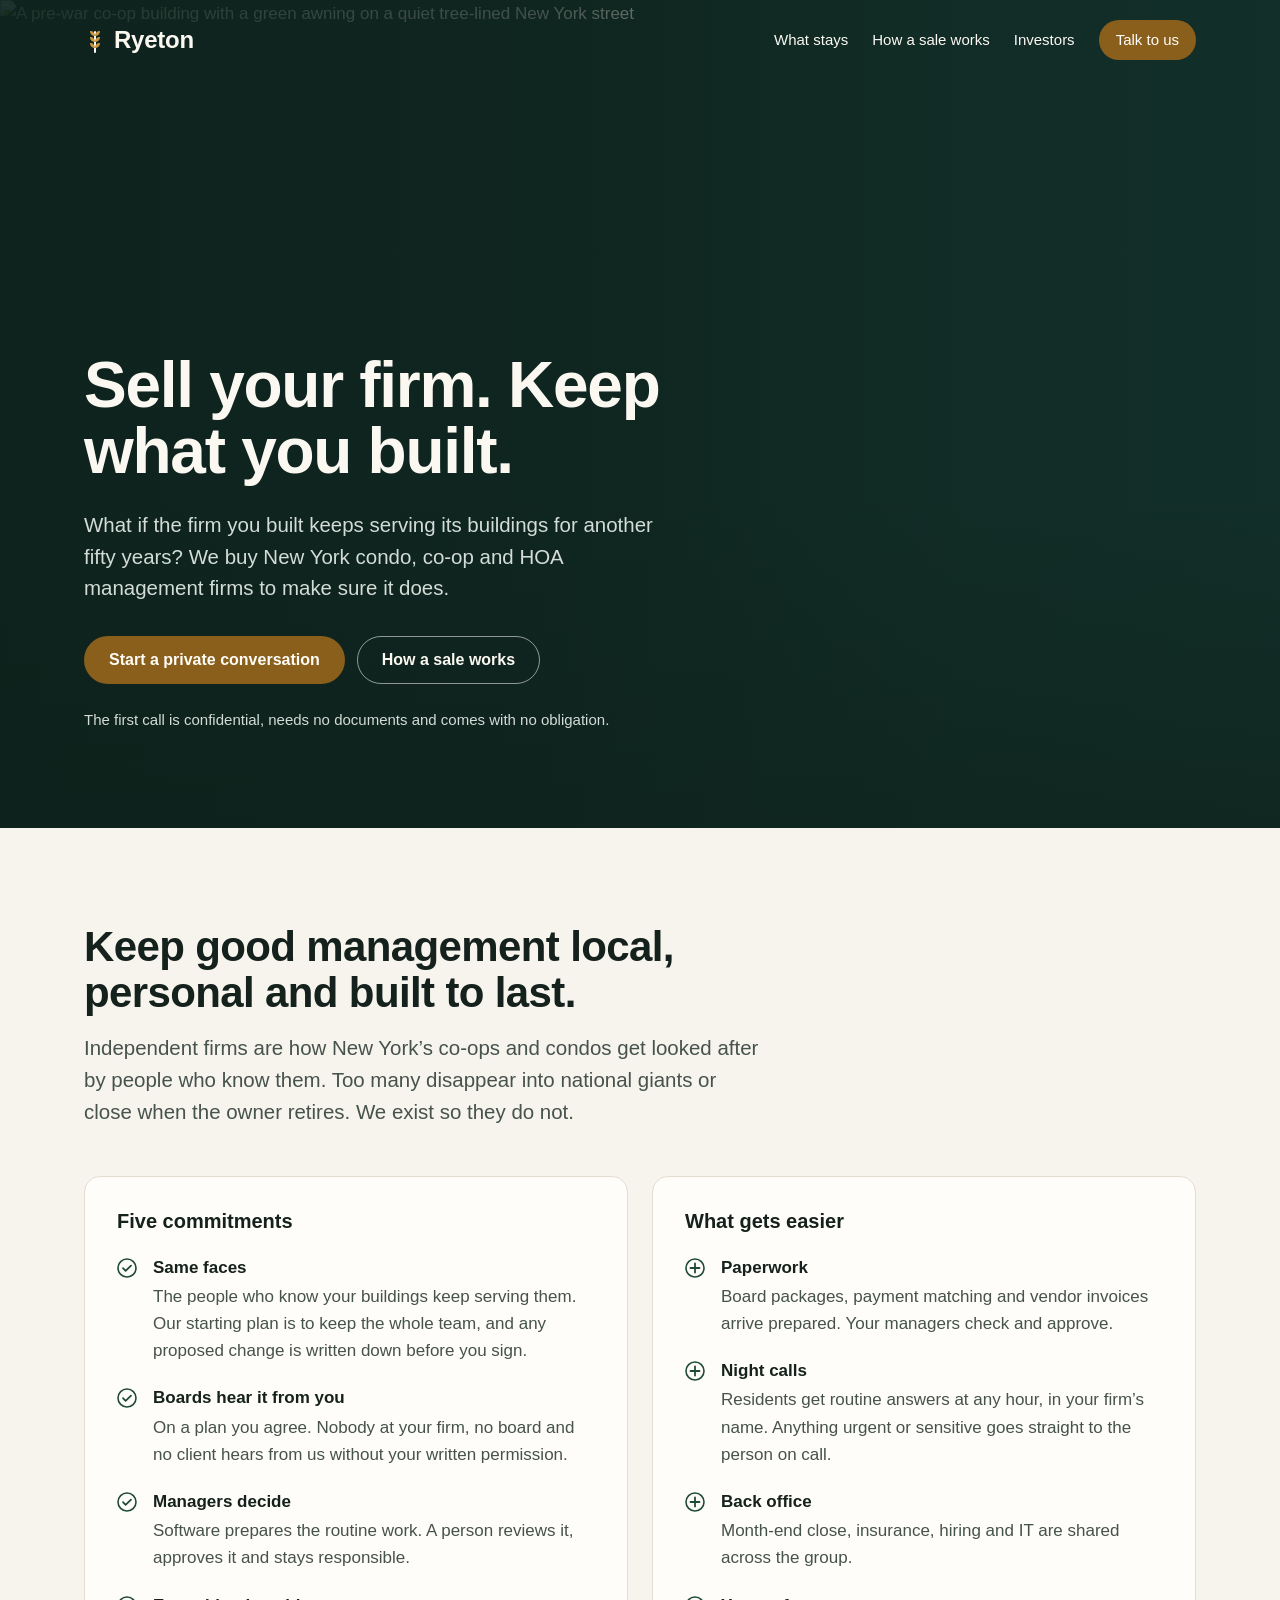
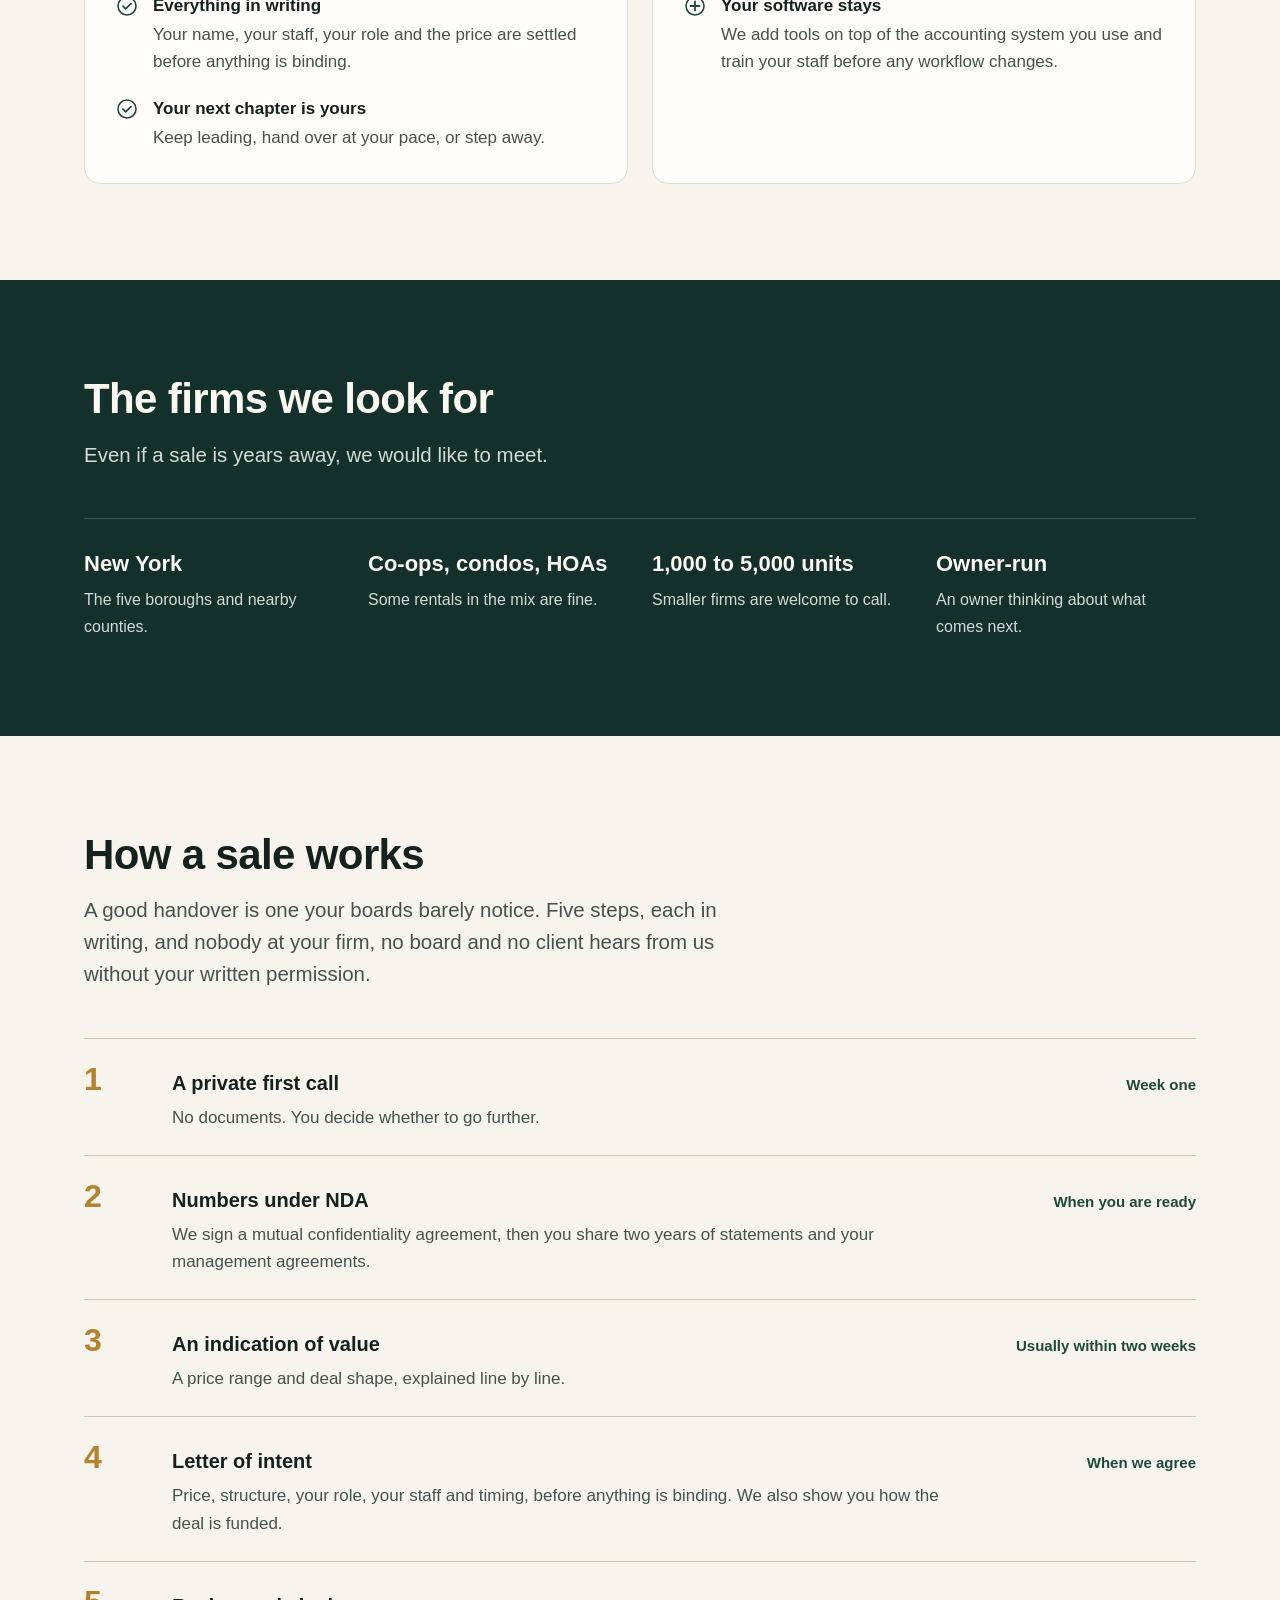
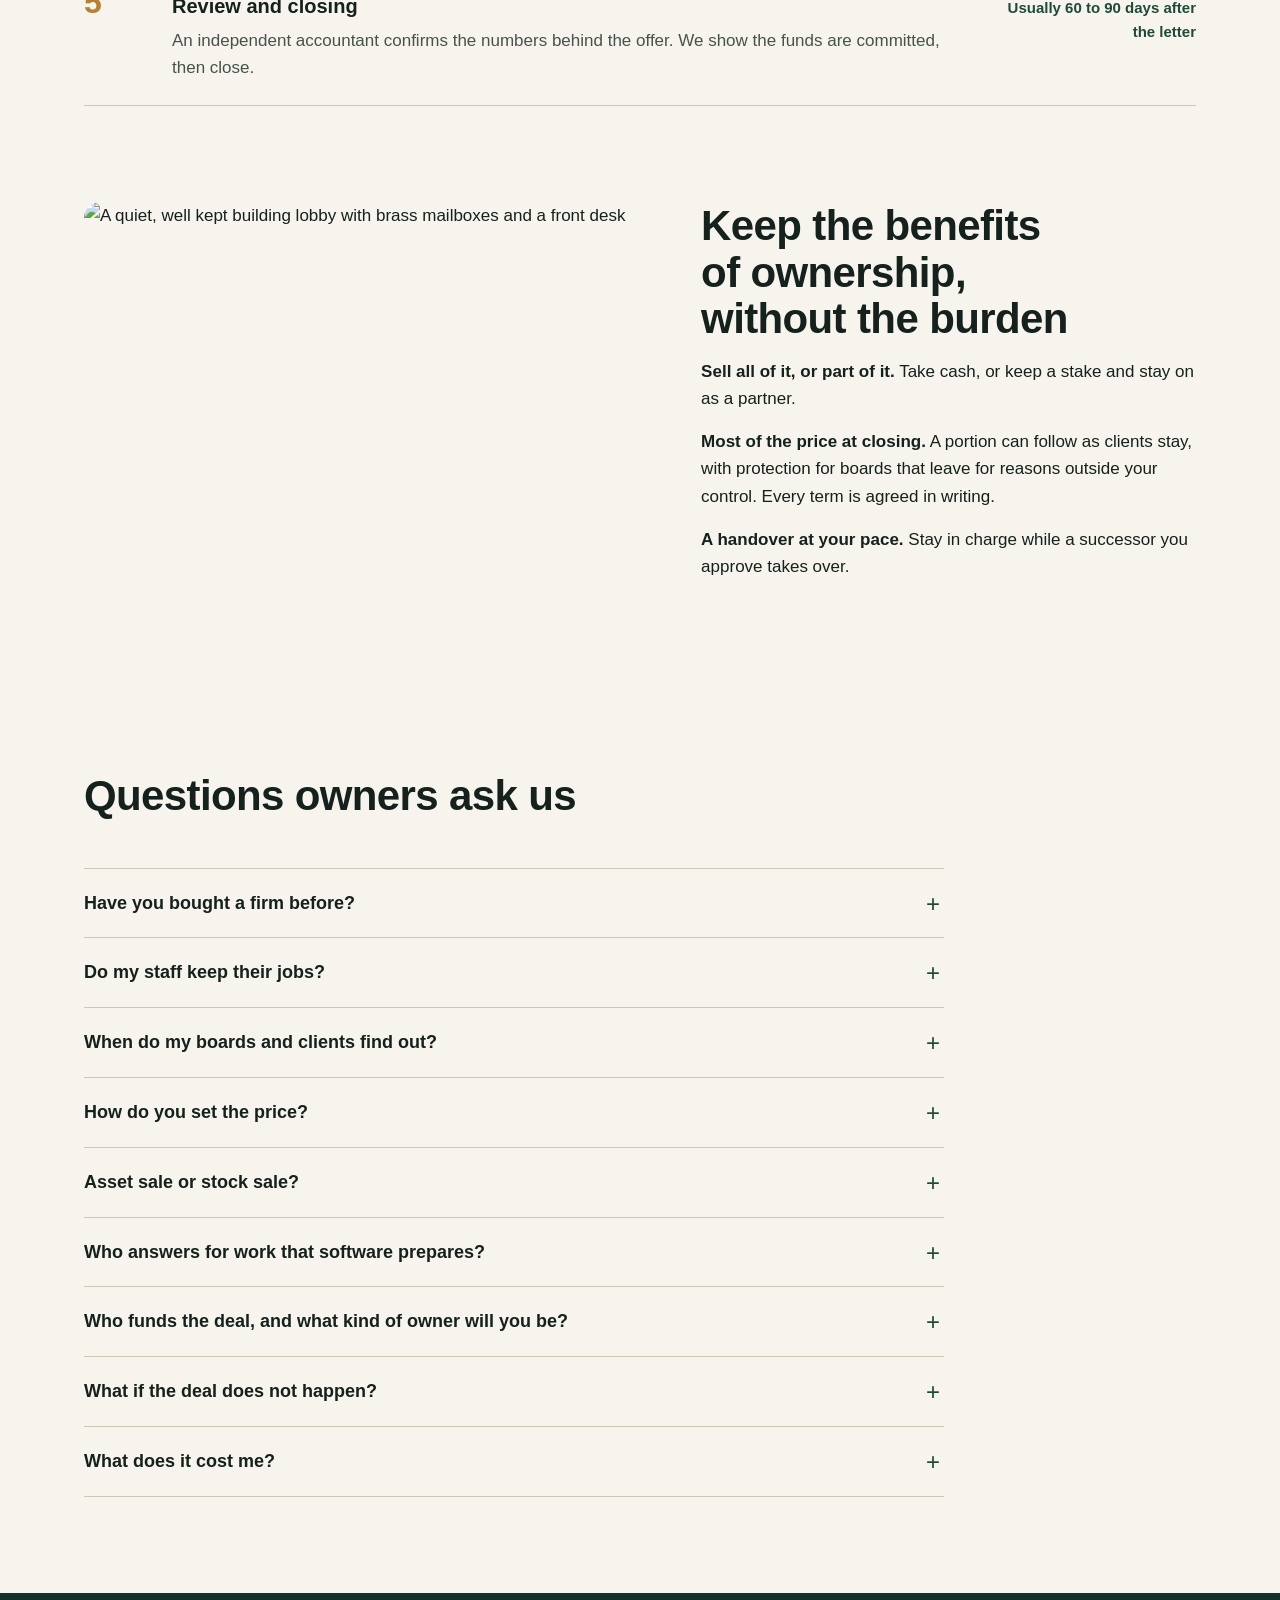
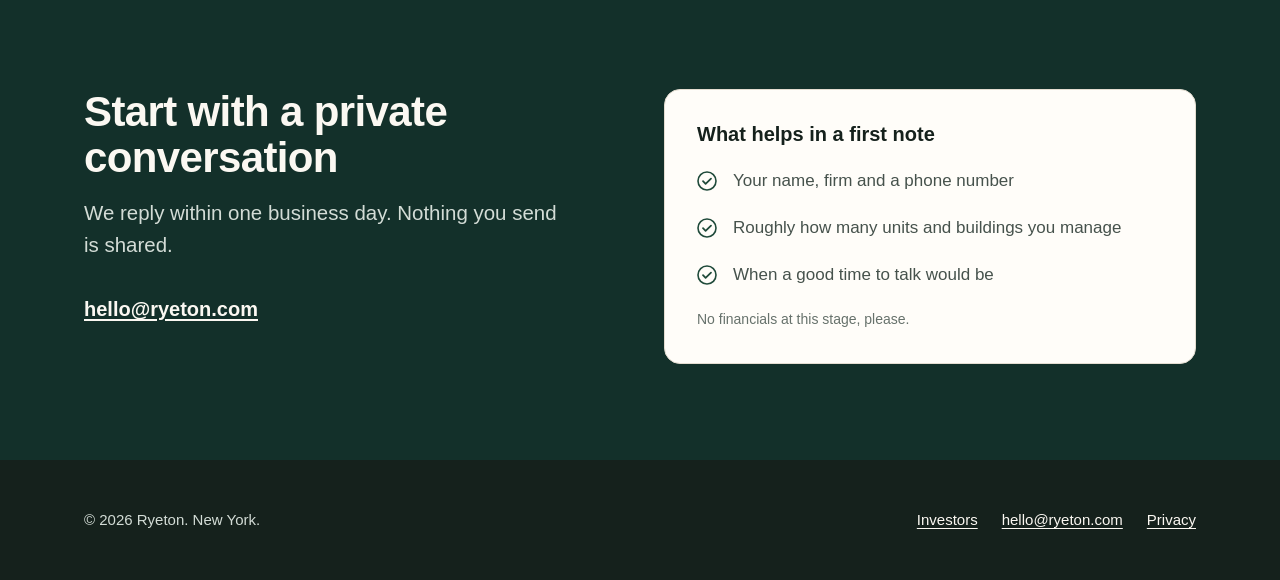
==== commit 24474ebb: "Borrow four lines from the old Cedara site: handover boards barely notice, ownership without the bur" ====
--- a/site/index.html
+++ b/site/index.html
@@ -51,7 +51,7 @@
       <a class="btn btn-rye" href="#talk">Start a private conversation</a>
       <a class="btn btn-ghost" href="#how-it-works">How a sale works</a>
     </div>
-    <p class="note">The first call is confidential and needs no documents.</p>
+    <p class="note">The first call is confidential, needs no documents and comes with no obligation.</p>
   </div>
 </section>
 
@@ -104,7 +104,7 @@
   <div class="wrap">
     <div class="sec-head">
       <h2>How a sale works</h2>
-      <p class="lead">Five steps, each in writing. Nobody at your firm, no board and no client hears from us without your written permission.</p>
+      <p class="lead">A good handover is one your boards barely notice. Five steps, each in writing, and nobody at your firm, no board and no client hears from us without your written permission.</p>
     </div>
     <ol class="steps">
       <li><div><h3>A private first call</h3><p>No documents. You decide whether to go further.</p></div><span class="when">Week one</span></li>
@@ -124,7 +124,7 @@
         <img src="/img/lobby-1400.jpg" srcset="/img/lobby-800.jpg 800w, /img/lobby-1400.jpg 1400w" sizes="(max-width: 860px) 100vw, 600px" alt="A quiet, well kept building lobby with brass mailboxes and a front desk" width="1400" height="930" loading="lazy">
       </picture>
       <div>
-        <h2 style="margin-bottom:16px">Ways to sell</h2>
+        <h2 style="margin-bottom:16px">Keep the benefits of ownership, without the burden</h2>
         <p><b>Sell all of it, or part of it.</b> Take cash, or keep a stake and stay on as a partner.</p>
         <p><b>Most of the price at closing.</b> A portion can follow as clients stay, with protection for boards that leave for reasons outside your control. Every term is agreed in writing.</p>
         <p style="margin-bottom:0"><b>A handover at your pace.</b> Stay in charge while a successor you approve takes over.</p>
@@ -144,7 +144,7 @@
       <details><summary>How do you set the price?</summary><p>On your earnings after a market salary for the owner, checked by an independent accountant, and on your contracts. We explain the range line by line.</p></details>
       <details><summary>Asset sale or stock sale?</summary><p>Either can work, depending on how your firm is set up and whether your management agreements can be assigned. It changes your taxes, so bring your accountant and lawyer early.</p></details>
       <details><summary>Who answers for work that software prepares?</summary><p>Your manager. Software drafts and prepares; a person reviews, approves and remains responsible. Urgent and sensitive matters always go to a person.</p></details>
-      <details><summary>Who funds the deal, and what kind of owner will you be?</summary><p>Ryeton is founder-led and funded by private investors. With the letter of intent we explain how your deal is funded, and before closing we show the funds are committed. We buy to own and run firms for the long term, with no timetable to resell.</p></details>
+      <details><summary>Who funds the deal, and what kind of owner will you be?</summary><p>Ryeton is founder-led and funded by private investors. With the letter of intent we explain how your deal is funded, and before closing we show the funds are committed. We are an operating company, led by operators, and we buy to own and run firms for the long term, with no timetable to resell.</p></details>
       <details><summary>What if the deal does not happen?</summary><p>Your numbers stay under the NDA and are returned or destroyed. Nobody at your firm or among your clients hears from us.</p></details>
       <details><summary>What does it cost me?</summary><p>Nothing on our side. You pay your own lawyer and accountant.</p></details>
     </div>
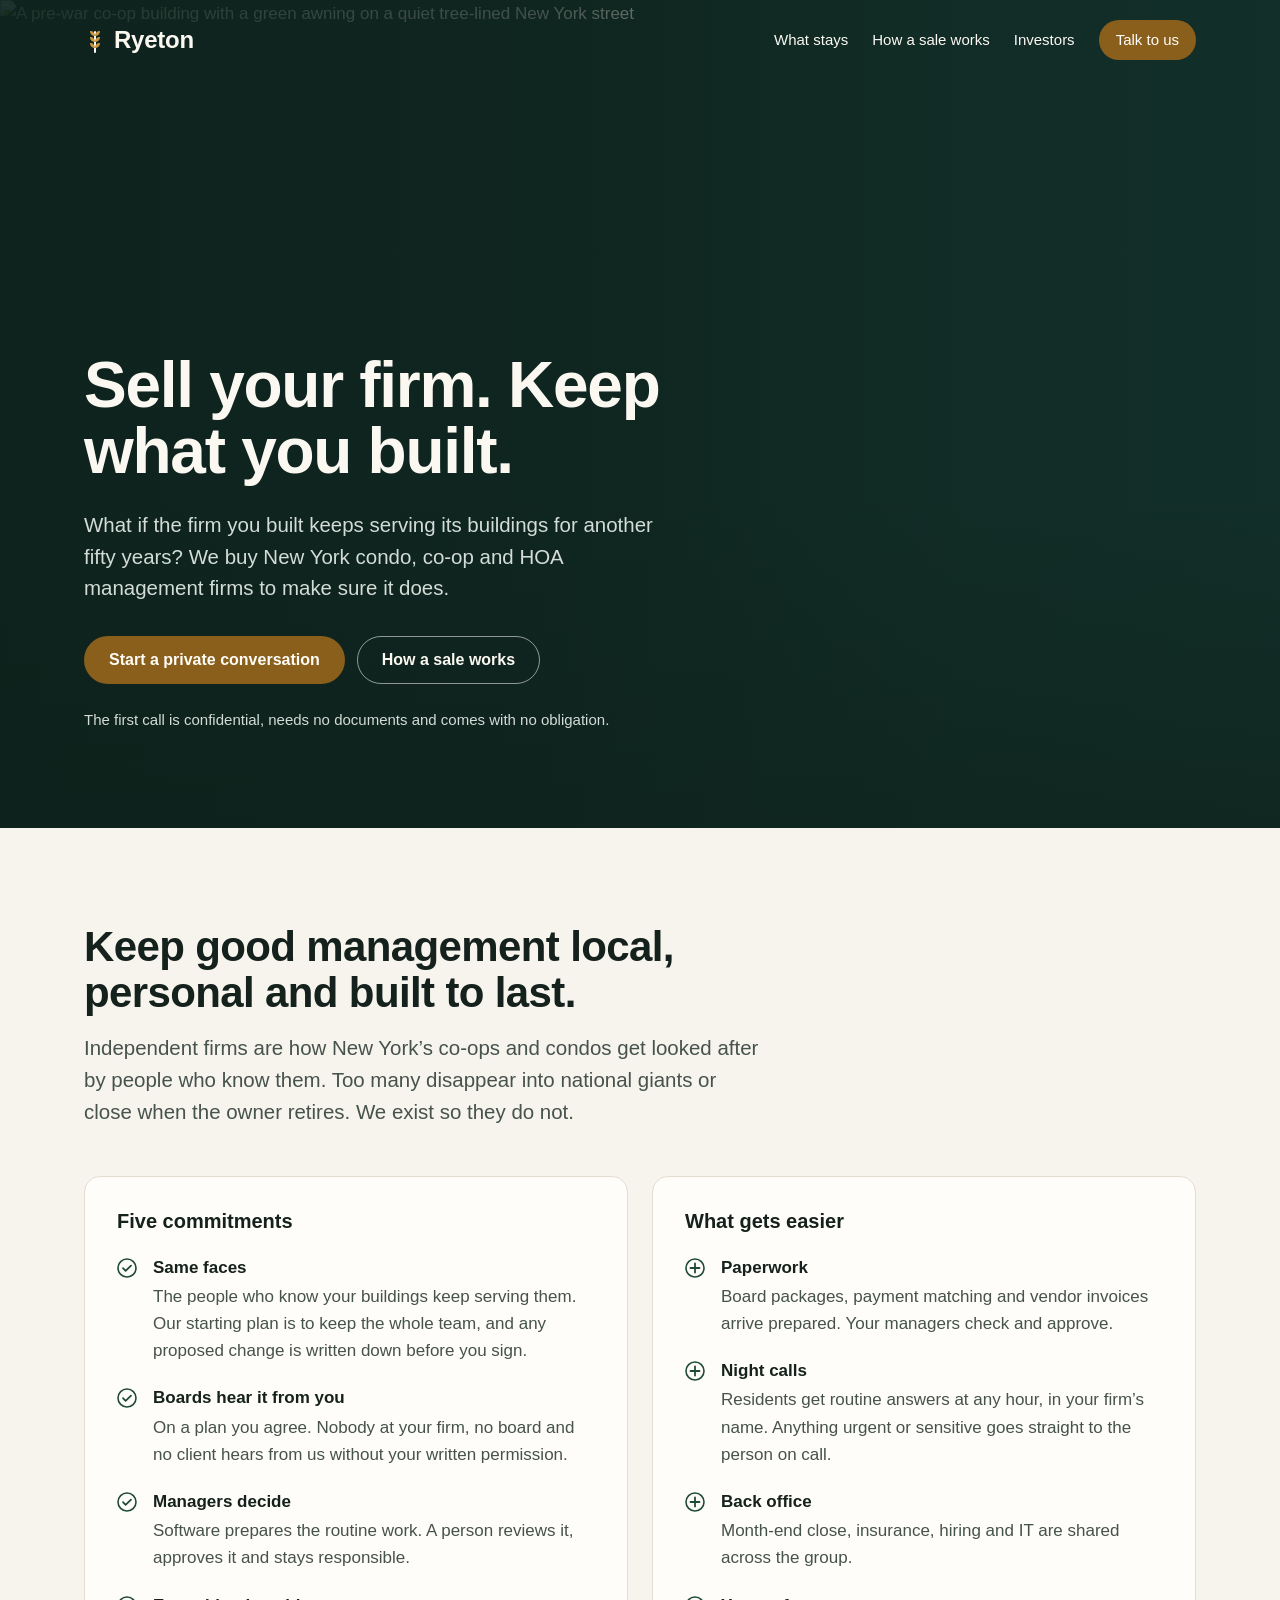
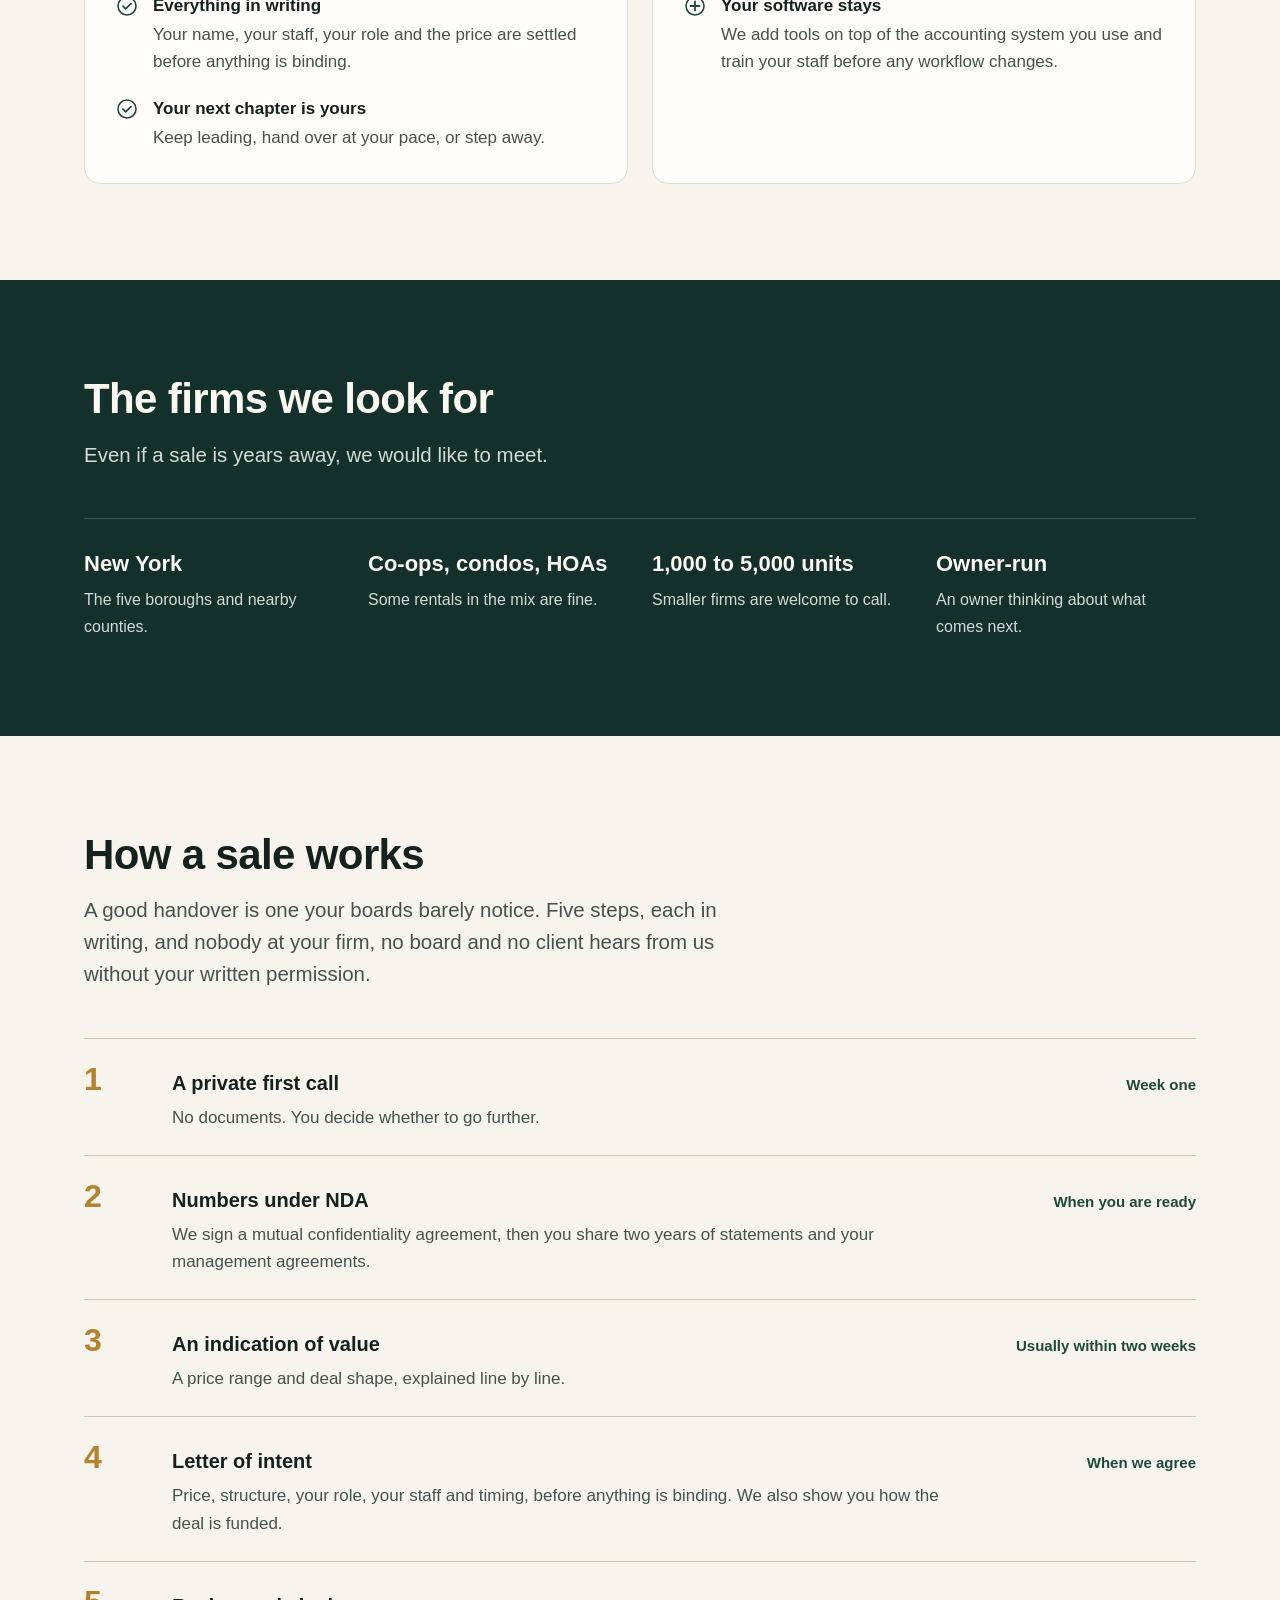
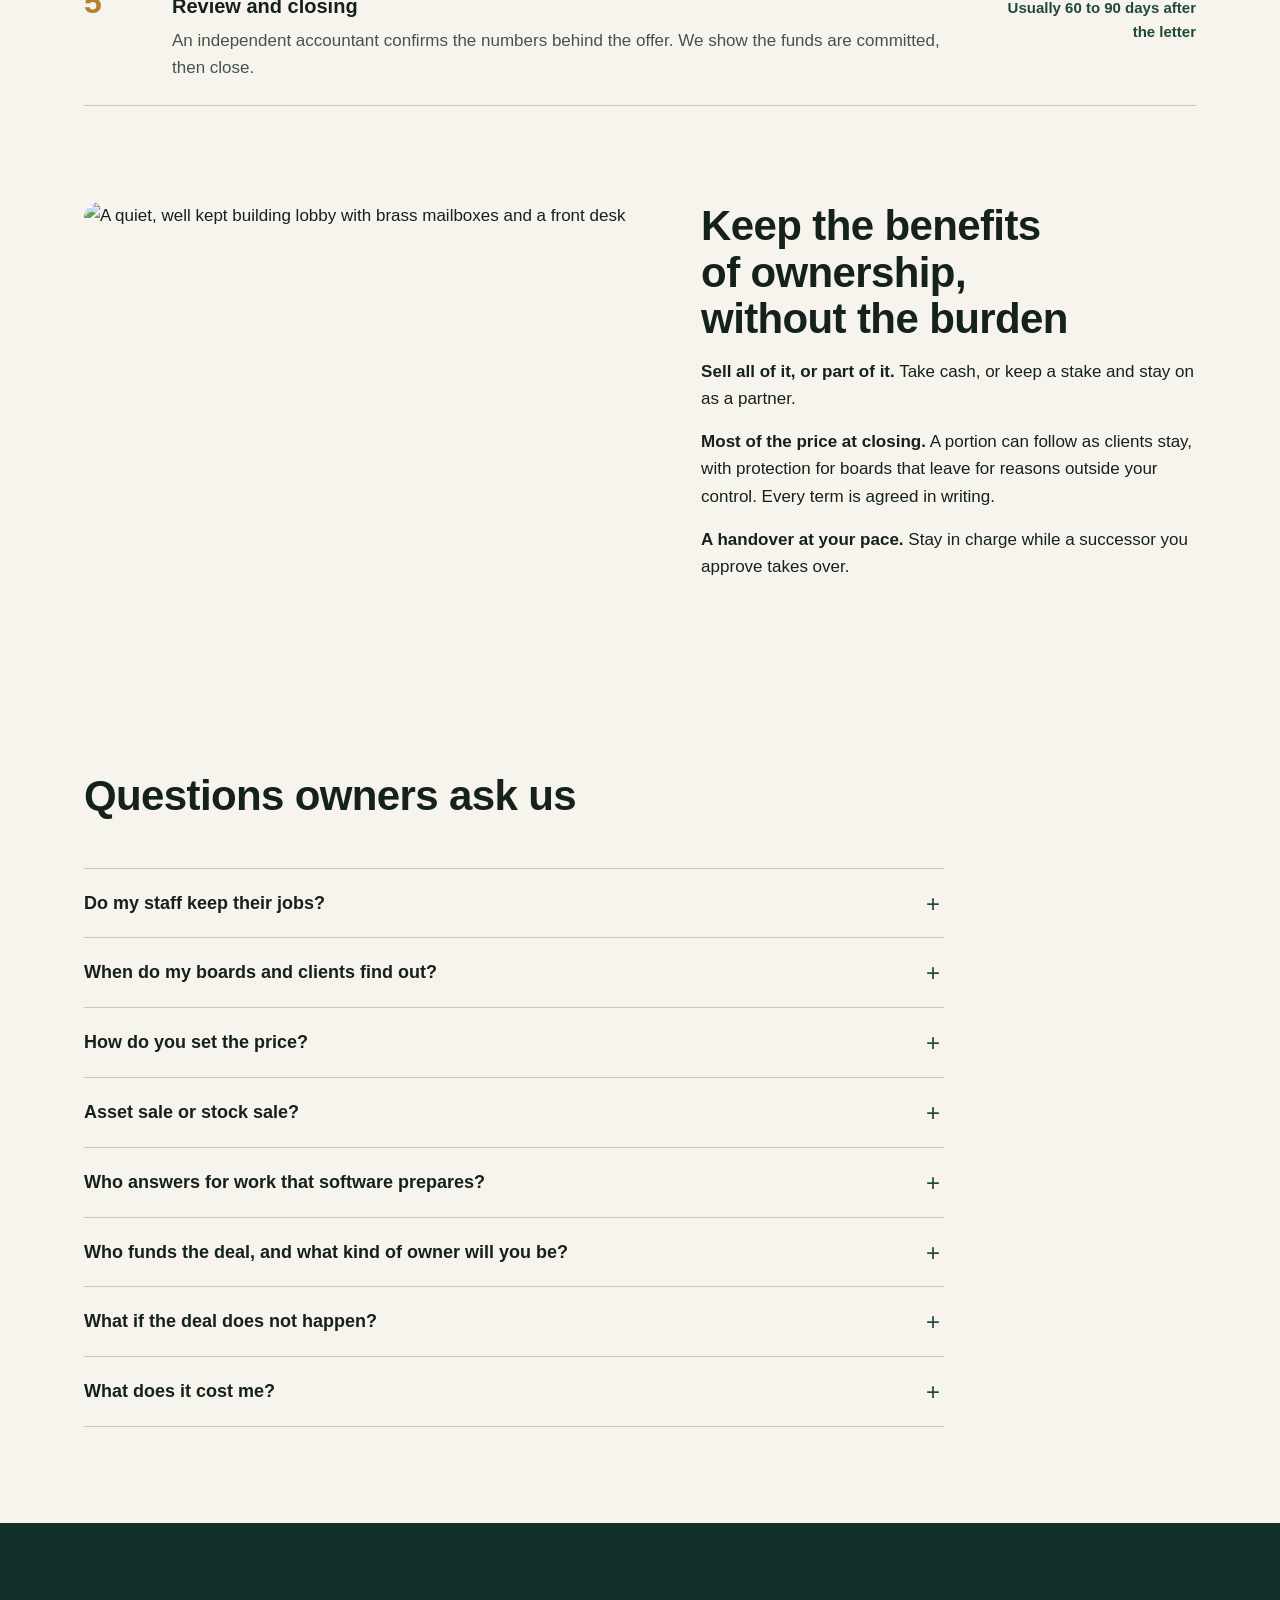
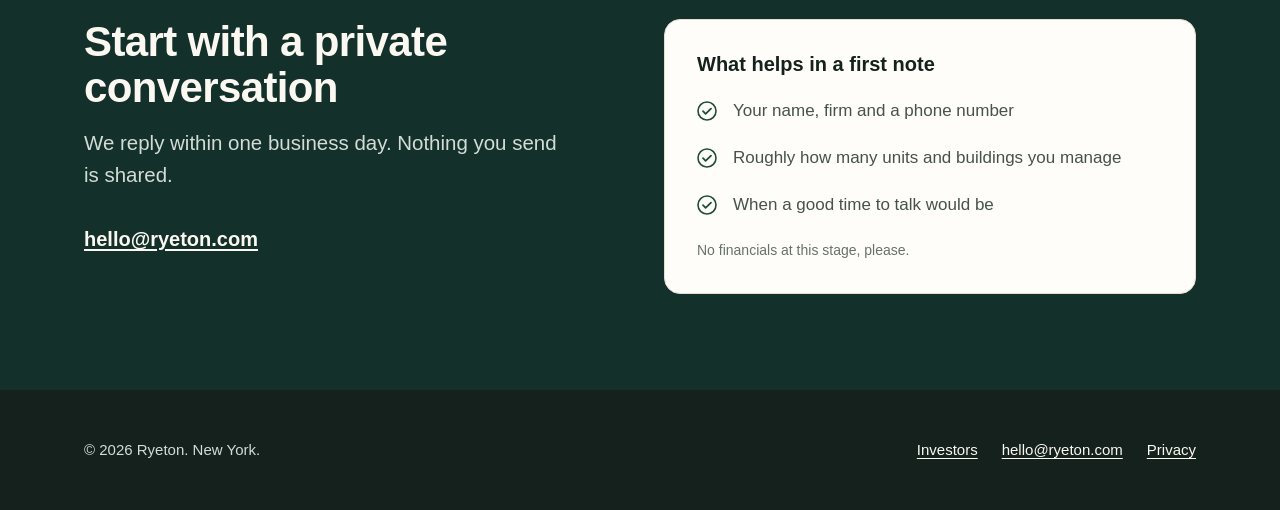
==== commit da9ee219: "Owner FAQ: drop the 'bought a firm before' question Co-Authored-By: Claude Opus 5.5 <noreply@anthrop" ====
--- a/site/index.html
+++ b/site/index.html
@@ -138,7 +138,6 @@
   <div class="wrap">
     <div class="sec-head"><h2>Questions owners ask us</h2></div>
     <div class="faq">
-      <details><summary>Have you bought a firm before?</summary><p>Ryeton is new, and our first acquisition is under way. On the first call we will tell you who we are and exactly where we stand.</p></details>
       <details><summary>Do my staff keep their jobs?</summary><p>That is our plan. Your managers know your buildings and boards, and that is much of what we buy. Any change is written into the letter of intent.</p></details>
       <details><summary>When do my boards and clients find out?</summary><p>When you decide, on a plan we agree. If a contract needs a board’s consent, we plan that step together.</p></details>
       <details><summary>How do you set the price?</summary><p>On your earnings after a market salary for the owner, checked by an independent accountant, and on your contracts. We explain the range line by line.</p></details>
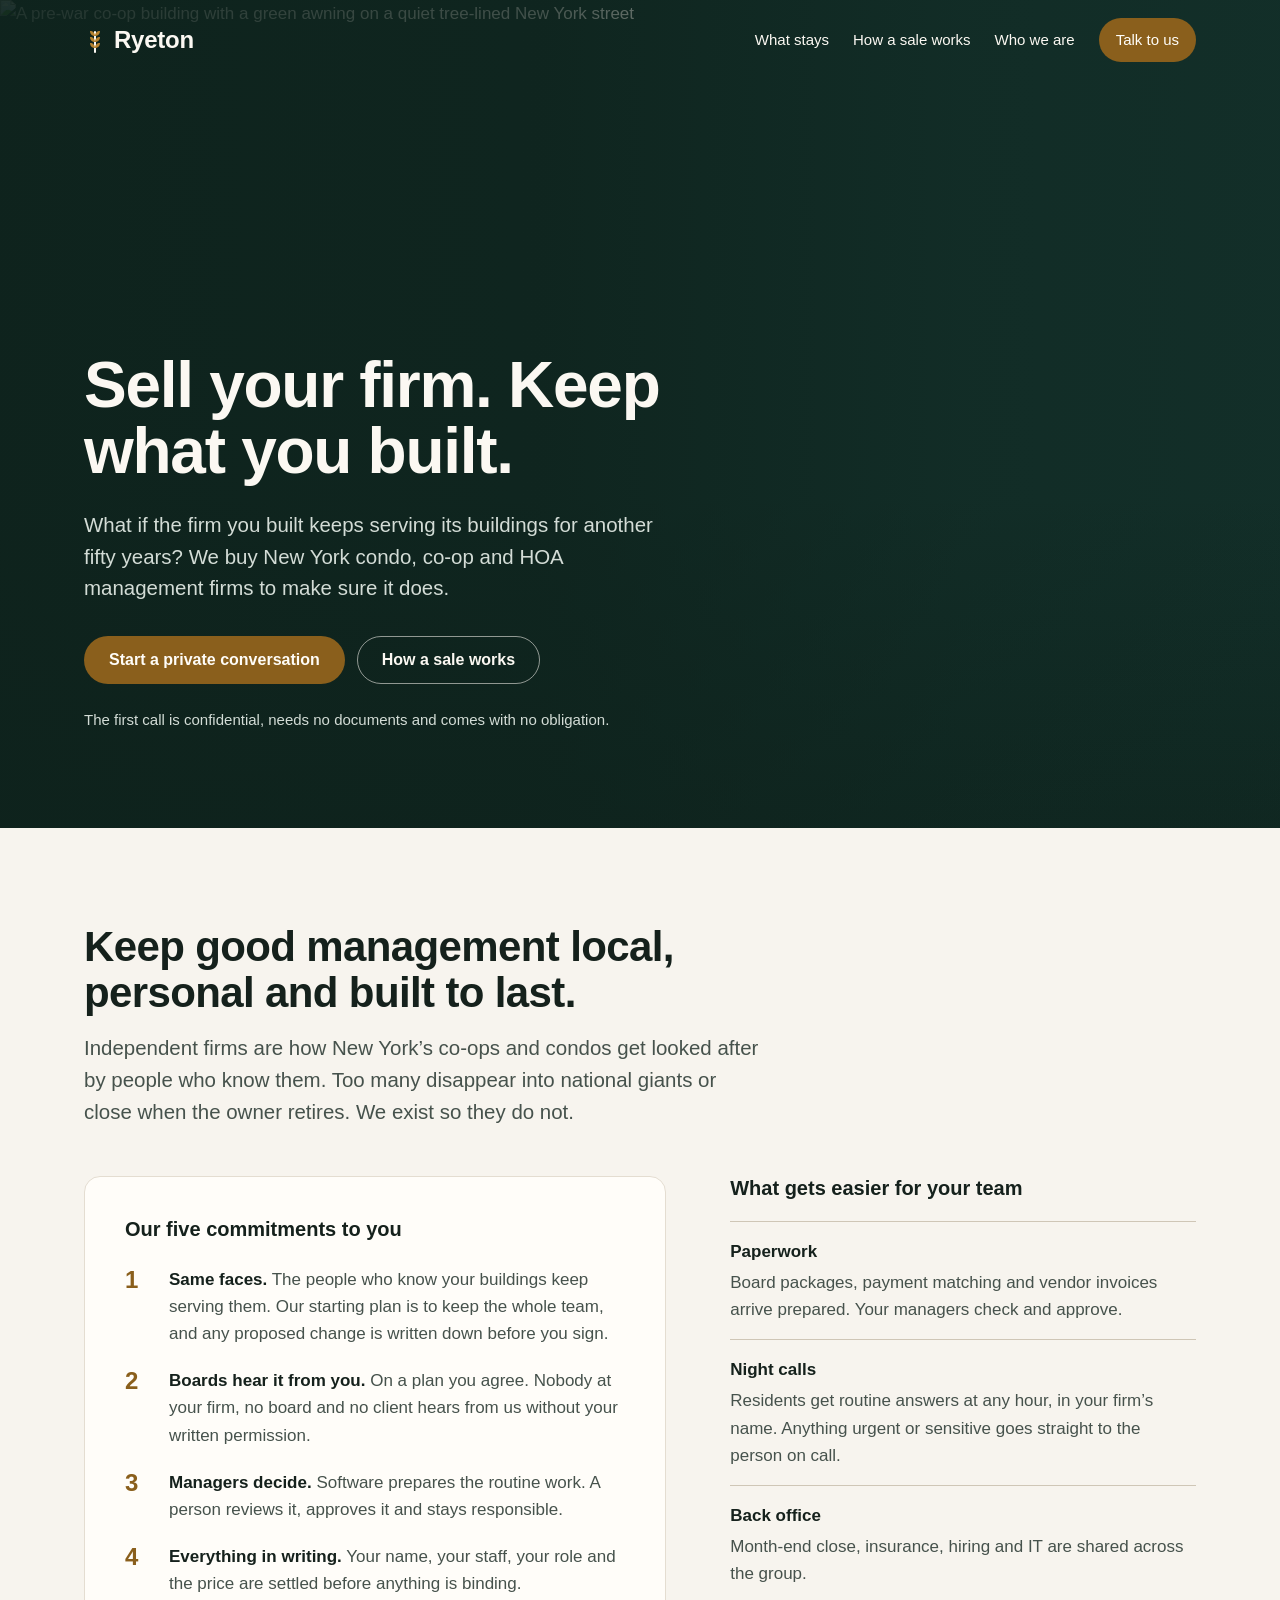
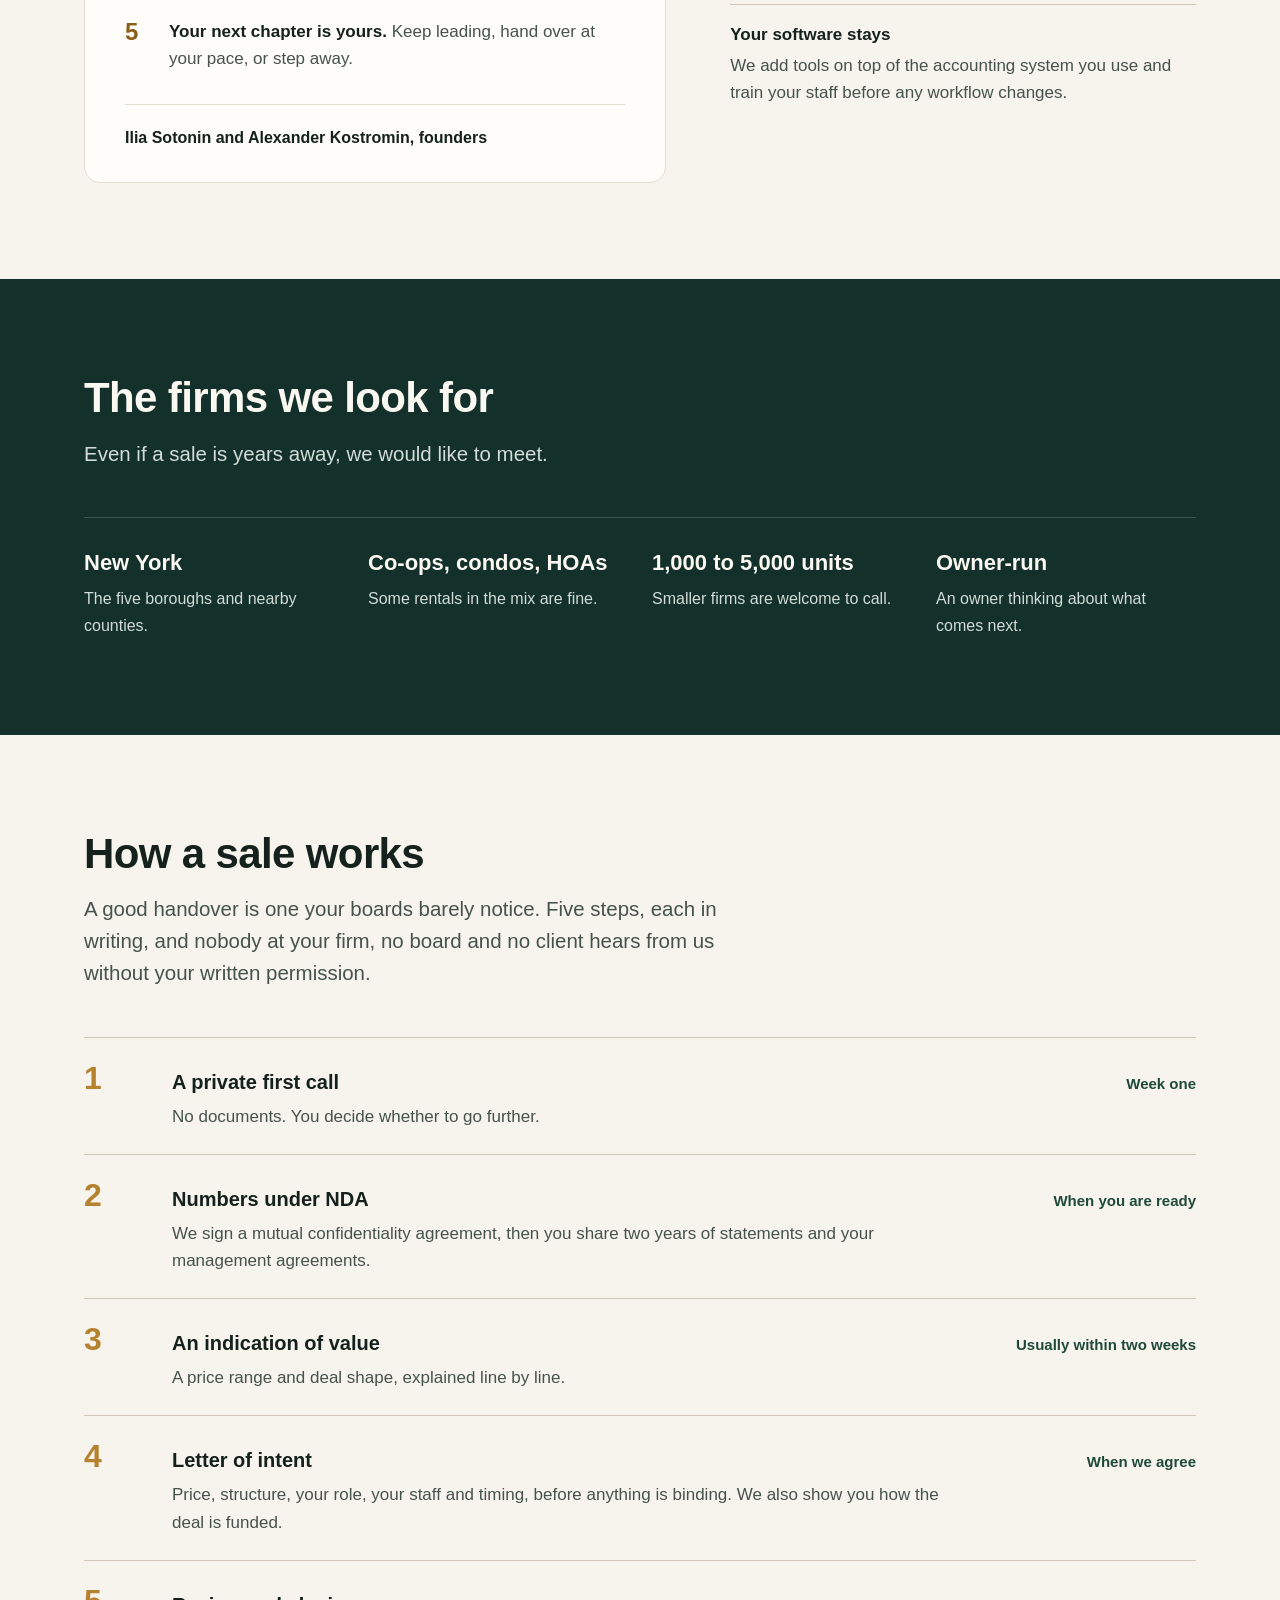
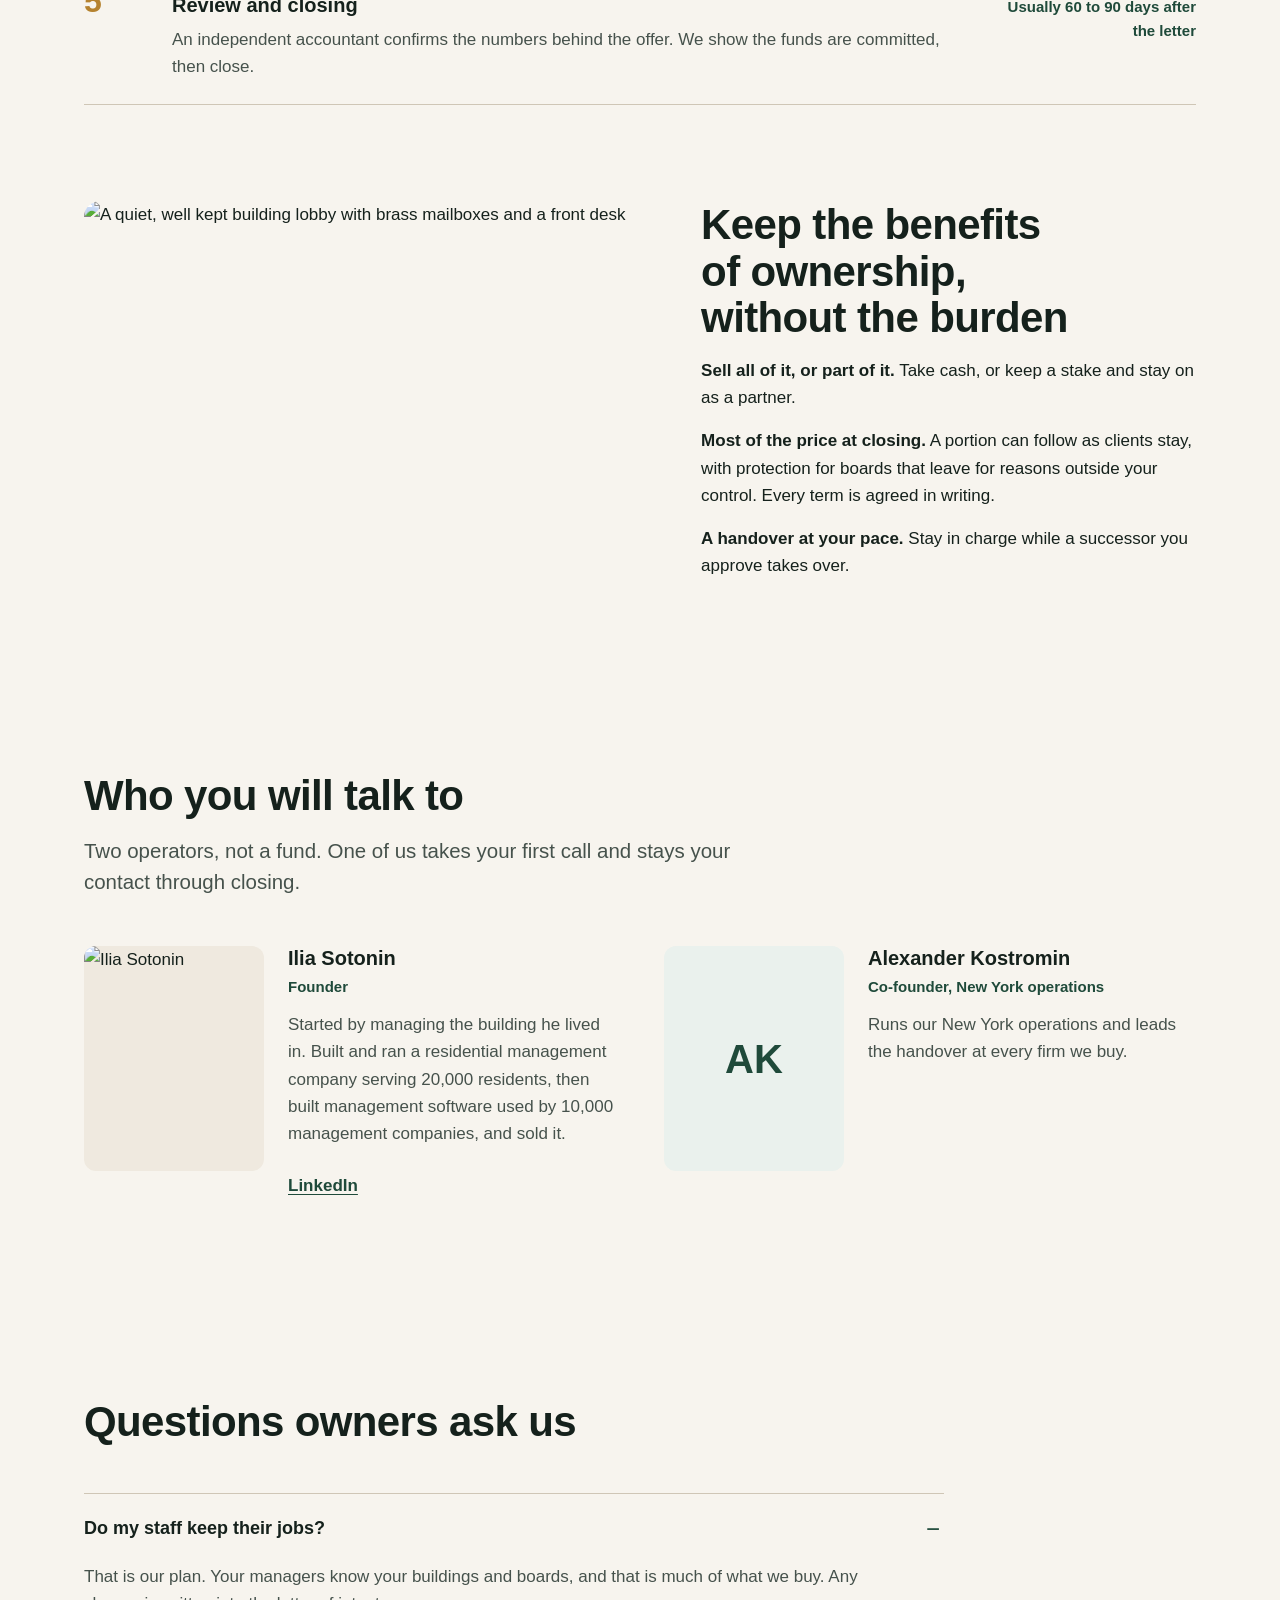
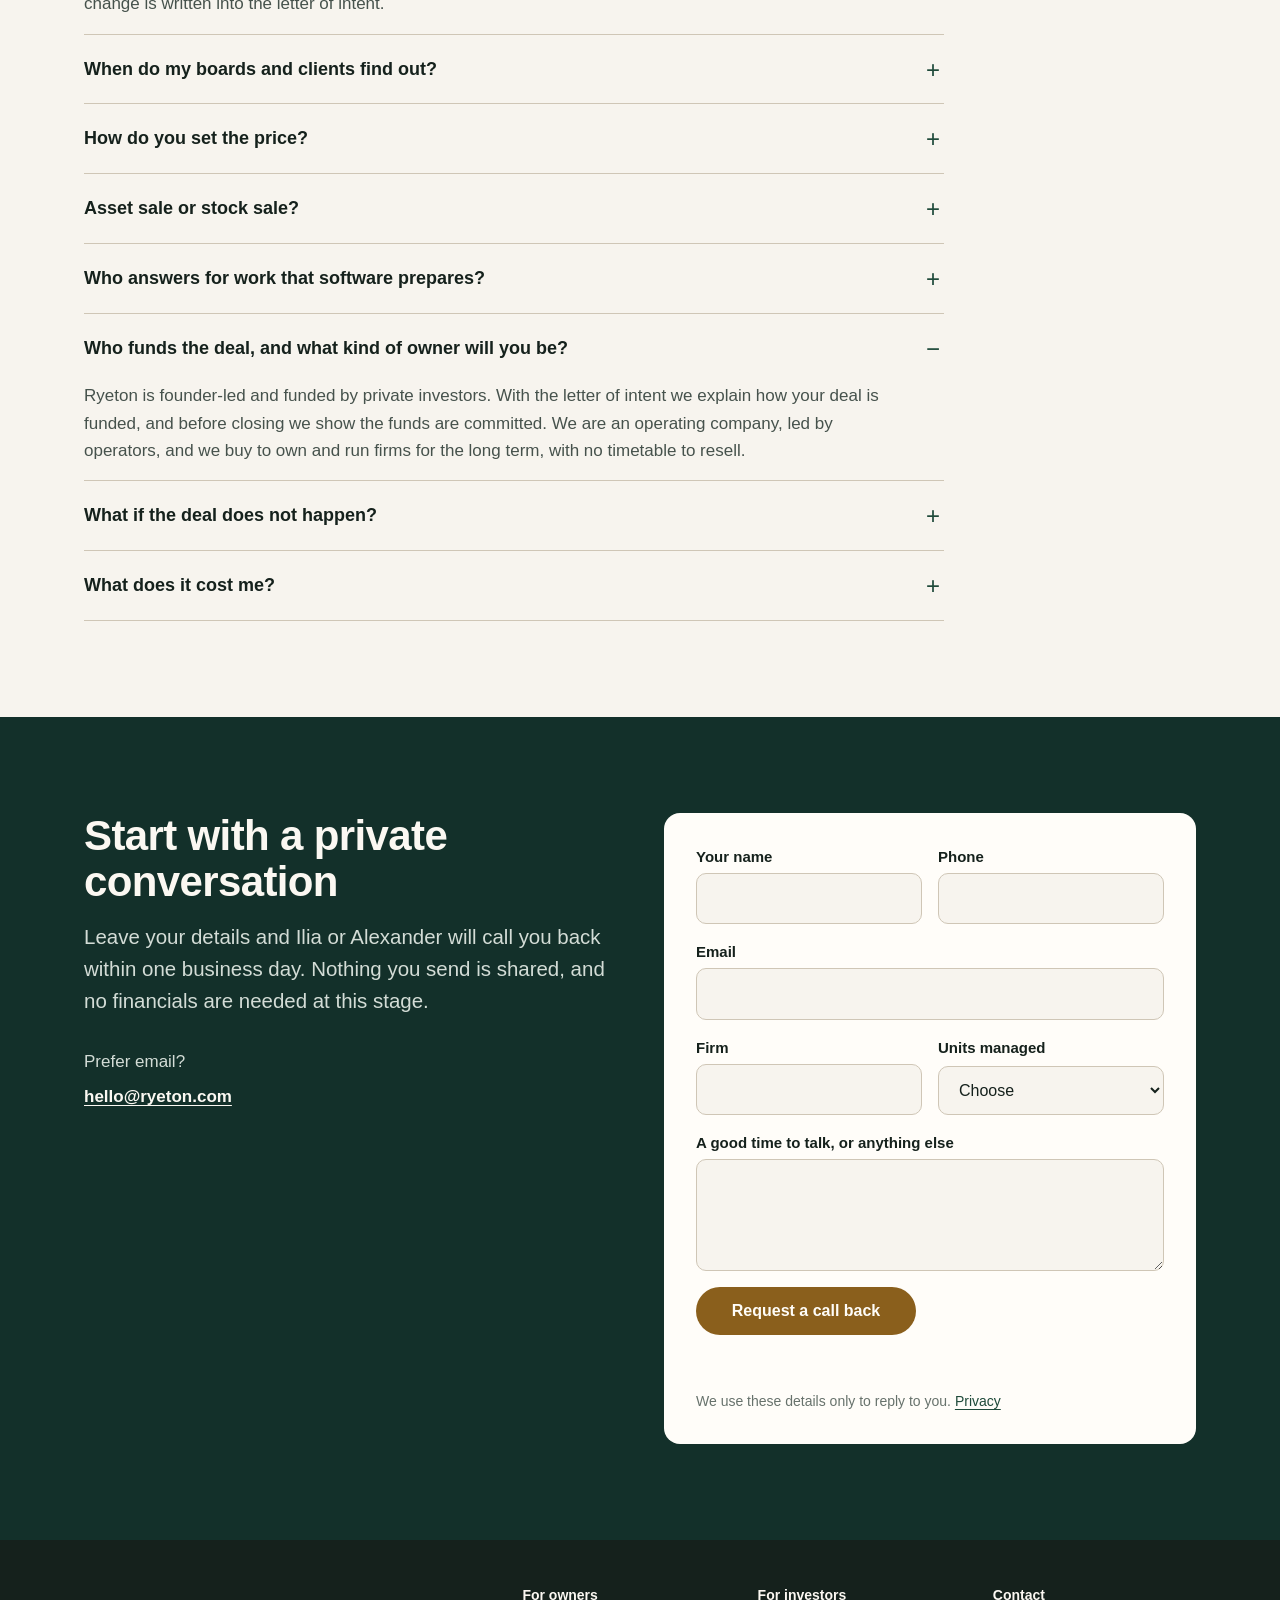
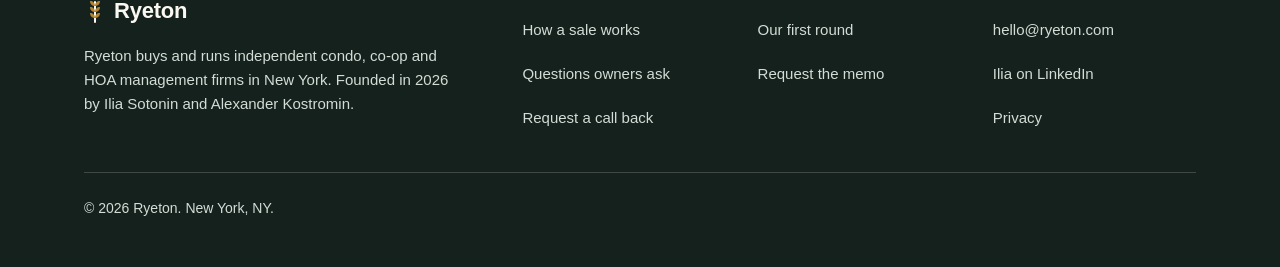
==== commit 55f359f9: "Founders, signed commitments, contact forms, clear investor round, fuller footer Co-Authored-By: Cla" ====
--- a/site/index.html
+++ b/site/index.html
@@ -3,7 +3,7 @@
 <head>
 <meta charset="utf-8">
 <meta name="viewport" content="width=device-width, initial-scale=1">
-<title>Ryeton: keep good management local, personal and built to last</title>
+<title>Ryeton: sell your New York management firm, keep what you built</title>
 <meta name="description" content="Ryeton buys independent condo, co-op and HOA management firms in New York from owners who are ready to step back, and keeps the team your boards rely on.">
 <link rel="canonical" href="https://ryeton.com/">
 <link rel="preload" as="font" type="font/woff2" crossorigin href="/fonts/martian-latin-v2.woff2">
@@ -12,13 +12,13 @@
 <link rel="stylesheet" href="styles.css">
 <link rel="icon" href="/favicon.svg" type="image/svg+xml">
 <meta property="og:type" content="website">
-<meta property="og:title" content="Ryeton: sell your firm, keep what you built">
+<meta property="og:title" content="Ryeton: sell your New York management firm, keep what you built">
 <meta property="og:description" content="We buy independent condo, co-op and HOA management firms in New York and keep the team your boards rely on.">
 <meta property="og:url" content="https://ryeton.com/">
 <meta property="og:image" content="https://ryeton.com/img/og.jpg">
 <meta name="twitter:card" content="summary_large_image">
 <script type="application/ld+json">
-{"@context":"https://schema.org","@type":"Organization","name":"Ryeton","url":"https://ryeton.com/","email":"hello@ryeton.com","areaServed":{"@type":"City","name":"New York"},"description":"Ryeton acquires and runs independent condo, co-op and HOA management firms in New York."}
+{"@context":"https://schema.org","@type":"Organization","name":"Ryeton","url":"https://ryeton.com/","email":"hello@ryeton.com","areaServed":{"@type":"City","name":"New York"},"description":"Ryeton acquires and runs independent condo, co-op and HOA management firms in New York.","founder":[{"@type":"Person","name":"Ilia Sotonin","jobTitle":"Founder","sameAs":"https://www.linkedin.com/in/iliasotonin"},{"@type":"Person","name":"Alexander Kostromin","jobTitle":"Co-founder, New York operations"}]}
 </script>
 </head>
 <body>
@@ -26,13 +26,13 @@
 <header class="top">
   <div class="wrap">
     <a class="mark" href="/" aria-label="Ryeton home">
-      <svg viewBox="0 0 22 26" fill="none" aria-hidden="true"><path d="M11 25V5" stroke="currentColor" stroke-width="2" stroke-linecap="round"/><path d="M11 9c-3.2 0-5-2.2-5-5 3 0 5 2 5 5Zm0 0c3.2 0 5-2.2 5-5-3 0-5 2-5 5Zm0 6c-3.2 0-5-2.2-5-5 3 0 5 2 5 5Zm0 0c3.2 0 5-2.2 5-5-3 0-5 2-5 5Zm0 6c-3.2 0-5-2.2-5-5 3 0 5 2 5 5Zm0 0c3.2 0 5-2.2 5-5-3 0-5 2-5 5Z" fill="#c9963f"/></svg>
+      <svg viewBox="0 0 22 26" fill="none" aria-hidden="true"><path d="M11 25V5" stroke="currentColor" stroke-width="2" stroke-linecap="round"/><path d="M11 9c-3.2 0-5-2.2-5-5 3 0 5 2 5 5Zm0 0c3.2 0 5-2.2 5-5-3 0-5 2-5 5Zm0 6c-3.2 0-5-2.2-5-5 3 0 5 2 5 5Zm0 0c3.2 0 5-2.2 5-5-3 0-5 2-5 5Zm0 6c-3.2 0-5-2.2-5-5 3 0 5 2 5 5Zm0 0c3.2 0 5-2.2 5-5-3 0-5 2-5 5Z" fill="#b5822f"/></svg>
       Ryeton
     </a>
     <nav aria-label="Main">
       <a class="hide-m" href="#what-stays">What stays</a>
       <a class="hide-m" href="#how-it-works">How a sale works</a>
-      <a href="/investors">Investors</a>
+      <a class="hide-m" href="#founders">Who we are</a>
       <a class="btn btn-rye" href="#talk">Talk to us</a>
     </nav>
   </div>
@@ -61,25 +61,26 @@
       <h2>Keep good management local, personal and built to last.</h2>
       <p class="lead">Independent firms are how New York’s co-ops and condos get looked after by people who know them. Too many disappear into national giants or close when the owner retires. We exist so they do not.</p>
     </div>
-    <div class="split">
-      <div class="card">
-        <h3>Five commitments</h3>
-        <ul class="list">
-          <li><svg viewBox="0 0 20 20" fill="none" aria-hidden="true"><circle cx="10" cy="10" r="9" stroke="currentColor" stroke-width="1.6"/><path d="m6 10.2 2.6 2.6L14 7.6" stroke="currentColor" stroke-width="1.8" stroke-linecap="round" stroke-linejoin="round"/></svg><div><b>Same faces</b><span>The people who know your buildings keep serving them. Our starting plan is to keep the whole team, and any proposed change is written down before you sign.</span></div></li>
-          <li><svg viewBox="0 0 20 20" fill="none" aria-hidden="true"><circle cx="10" cy="10" r="9" stroke="currentColor" stroke-width="1.6"/><path d="m6 10.2 2.6 2.6L14 7.6" stroke="currentColor" stroke-width="1.8" stroke-linecap="round" stroke-linejoin="round"/></svg><div><b>Boards hear it from you</b><span>On a plan you agree. Nobody at your firm, no board and no client hears from us without your written permission.</span></div></li>
-          <li><svg viewBox="0 0 20 20" fill="none" aria-hidden="true"><circle cx="10" cy="10" r="9" stroke="currentColor" stroke-width="1.6"/><path d="m6 10.2 2.6 2.6L14 7.6" stroke="currentColor" stroke-width="1.8" stroke-linecap="round" stroke-linejoin="round"/></svg><div><b>Managers decide</b><span>Software prepares the routine work. A person reviews it, approves it and stays responsible.</span></div></li>
-          <li><svg viewBox="0 0 20 20" fill="none" aria-hidden="true"><circle cx="10" cy="10" r="9" stroke="currentColor" stroke-width="1.6"/><path d="m6 10.2 2.6 2.6L14 7.6" stroke="currentColor" stroke-width="1.8" stroke-linecap="round" stroke-linejoin="round"/></svg><div><b>Everything in writing</b><span>Your name, your staff, your role and the price are settled before anything is binding.</span></div></li>
-          <li><svg viewBox="0 0 20 20" fill="none" aria-hidden="true"><circle cx="10" cy="10" r="9" stroke="currentColor" stroke-width="1.6"/><path d="m6 10.2 2.6 2.6L14 7.6" stroke="currentColor" stroke-width="1.8" stroke-linecap="round" stroke-linejoin="round"/></svg><div><b>Your next chapter is yours</b><span>Keep leading, hand over at your pace, or step away.</span></div></li>
-        </ul>
-      </div>
-      <div class="card">
-        <h3>What gets easier</h3>
-        <ul class="list">
-          <li><svg viewBox="0 0 20 20" fill="none" aria-hidden="true"><circle cx="10" cy="10" r="9" stroke="currentColor" stroke-width="1.6"/><path d="M10 5.5v9M5.5 10h9" stroke="currentColor" stroke-width="1.8" stroke-linecap="round"/></svg><div><b>Paperwork</b><span>Board packages, payment matching and vendor invoices arrive prepared. Your managers check and approve.</span></div></li>
-          <li><svg viewBox="0 0 20 20" fill="none" aria-hidden="true"><circle cx="10" cy="10" r="9" stroke="currentColor" stroke-width="1.6"/><path d="M10 5.5v9M5.5 10h9" stroke="currentColor" stroke-width="1.8" stroke-linecap="round"/></svg><div><b>Night calls</b><span>Residents get routine answers at any hour, in your firm’s name. Anything urgent or sensitive goes straight to the person on call.</span></div></li>
-          <li><svg viewBox="0 0 20 20" fill="none" aria-hidden="true"><circle cx="10" cy="10" r="9" stroke="currentColor" stroke-width="1.6"/><path d="M10 5.5v9M5.5 10h9" stroke="currentColor" stroke-width="1.8" stroke-linecap="round"/></svg><div><b>Back office</b><span>Month-end close, insurance, hiring and IT are shared across the group.</span></div></li>
-          <li><svg viewBox="0 0 20 20" fill="none" aria-hidden="true"><circle cx="10" cy="10" r="9" stroke="currentColor" stroke-width="1.6"/><path d="M10 5.5v9M5.5 10h9" stroke="currentColor" stroke-width="1.8" stroke-linecap="round"/></svg><div><b>Your software stays</b><span>We add tools on top of the accounting system you use and train your staff before any workflow changes.</span></div></li>
-        </ul>
+    <div class="pledge-grid">
+      <div class="pledge">
+        <h3>Our five commitments to you</h3>
+        <ol>
+          <li><b>Same faces.</b> The people who know your buildings keep serving them. Our starting plan is to keep the whole team, and any proposed change is written down before you sign.</li>
+          <li><b>Boards hear it from you.</b> On a plan you agree. Nobody at your firm, no board and no client hears from us without your written permission.</li>
+          <li><b>Managers decide.</b> Software prepares the routine work. A person reviews it, approves it and stays responsible.</li>
+          <li><b>Everything in writing.</b> Your name, your staff, your role and the price are settled before anything is binding.</li>
+          <li><b>Your next chapter is yours.</b> Keep leading, hand over at your pace, or step away.</li>
+        </ol>
+        <p class="sign">Ilia Sotonin and Alexander Kostromin, founders</p>
+      </div>
+      <div class="easier">
+        <h3>What gets easier for your team</h3>
+        <dl>
+          <dt>Paperwork</dt><dd>Board packages, payment matching and vendor invoices arrive prepared. Your managers check and approve.</dd>
+          <dt>Night calls</dt><dd>Residents get routine answers at any hour, in your firm’s name. Anything urgent or sensitive goes straight to the person on call.</dd>
+          <dt>Back office</dt><dd>Month-end close, insurance, hiring and IT are shared across the group.</dd>
+          <dt>Your software stays</dt><dd>We add tools on top of the accounting system you use and train your staff before any workflow changes.</dd>
+        </dl>
       </div>
     </div>
   </div>
@@ -134,16 +135,48 @@
 </section>
 
 
+<section id="founders">
+  <div class="wrap">
+    <div class="sec-head">
+      <h2>Who you will talk to</h2>
+      <p class="lead">Two operators, not a fund. One of us takes your first call and stays your contact through closing.</p>
+    </div>
+    <div class="founders">
+      <article class="founder">
+        <picture>
+          <source type="image/webp" srcset="/img/ilia-320.webp 320w, /img/ilia-640.webp 640w" sizes="(max-width: 600px) 40vw, 200px">
+          <img src="/img/ilia-640.jpg" srcset="/img/ilia-320.jpg 320w, /img/ilia-640.jpg 640w" sizes="(max-width: 600px) 40vw, 200px" alt="Ilia Sotonin" width="640" height="800" loading="lazy">
+        </picture>
+        <div>
+          <h3>Ilia Sotonin</h3>
+          <p class="role">Founder</p>
+          <p>Started by managing the building he lived in. Built and ran a residential management company serving 20,000 residents, then built management software used by 10,000 management companies, and sold it.</p>
+          <a class="li" href="https://www.linkedin.com/in/iliasotonin" rel="noopener">LinkedIn</a>
+        </div>
+      </article>
+      <article class="founder">
+        <div class="ini" aria-hidden="true">AK</div><!--ALEX_PHOTO-->
+        <div>
+          <h3>Alexander Kostromin</h3>
+          <p class="role">Co-founder, New York operations</p>
+          <p><!--ALEX_BIO-->Runs our New York operations and leads the handover at every firm we buy.</p>
+          <!--ALEX_LI-->
+        </div>
+      </article>
+    </div>
+  </div>
+</section>
+
 <section id="faq">
   <div class="wrap">
     <div class="sec-head"><h2>Questions owners ask us</h2></div>
     <div class="faq">
-      <details><summary>Do my staff keep their jobs?</summary><p>That is our plan. Your managers know your buildings and boards, and that is much of what we buy. Any change is written into the letter of intent.</p></details>
+      <details open><summary>Do my staff keep their jobs?</summary><p>That is our plan. Your managers know your buildings and boards, and that is much of what we buy. Any change is written into the letter of intent.</p></details>
       <details><summary>When do my boards and clients find out?</summary><p>When you decide, on a plan we agree. If a contract needs a board’s consent, we plan that step together.</p></details>
       <details><summary>How do you set the price?</summary><p>On your earnings after a market salary for the owner, checked by an independent accountant, and on your contracts. We explain the range line by line.</p></details>
       <details><summary>Asset sale or stock sale?</summary><p>Either can work, depending on how your firm is set up and whether your management agreements can be assigned. It changes your taxes, so bring your accountant and lawyer early.</p></details>
       <details><summary>Who answers for work that software prepares?</summary><p>Your manager. Software drafts and prepares; a person reviews, approves and remains responsible. Urgent and sensitive matters always go to a person.</p></details>
-      <details><summary>Who funds the deal, and what kind of owner will you be?</summary><p>Ryeton is founder-led and funded by private investors. With the letter of intent we explain how your deal is funded, and before closing we show the funds are committed. We are an operating company, led by operators, and we buy to own and run firms for the long term, with no timetable to resell.</p></details>
+      <details open><summary>Who funds the deal, and what kind of owner will you be?</summary><p>Ryeton is founder-led and funded by private investors. With the letter of intent we explain how your deal is funded, and before closing we show the funds are committed. We are an operating company, led by operators, and we buy to own and run firms for the long term, with no timetable to resell.</p></details>
       <details><summary>What if the deal does not happen?</summary><p>Your numbers stay under the NDA and are returned or destroyed. Nobody at your firm or among your clients hears from us.</p></details>
       <details><summary>What does it cost me?</summary><p>Nothing on our side. You pay your own lawyer and accountant.</p></details>
     </div>
@@ -153,30 +186,50 @@
 <section class="dark" id="talk">
   <div class="wrap contact">
     <div>
-      <h2 style="margin-bottom:16px">Start with a private conversation</h2>
-      <p class="lead">We reply within one business day. Nothing you send is shared.</p>
-      <div class="direct">
-        <a href="mailto:hello@ryeton.com?subject=A%20private%20conversation">hello@ryeton.com</a>
-      </div>
-    </div>
-    <div class="card" style="color:var(--ink)">
-      <h3>What helps in a first note</h3>
-      <ul class="list">
-        <li><svg viewBox="0 0 20 20" fill="none" aria-hidden="true"><circle cx="10" cy="10" r="9" stroke="currentColor" stroke-width="1.6"/><path d="m6 10.2 2.6 2.6L14 7.6" stroke="currentColor" stroke-width="1.8" stroke-linecap="round" stroke-linejoin="round"/></svg><div><span>Your name, firm and a phone number</span></div></li>
-        <li><svg viewBox="0 0 20 20" fill="none" aria-hidden="true"><circle cx="10" cy="10" r="9" stroke="currentColor" stroke-width="1.6"/><path d="m6 10.2 2.6 2.6L14 7.6" stroke="currentColor" stroke-width="1.8" stroke-linecap="round" stroke-linejoin="round"/></svg><div><span>Roughly how many units and buildings you manage</span></div></li>
-        <li><svg viewBox="0 0 20 20" fill="none" aria-hidden="true"><circle cx="10" cy="10" r="9" stroke="currentColor" stroke-width="1.6"/><path d="m6 10.2 2.6 2.6L14 7.6" stroke="currentColor" stroke-width="1.8" stroke-linecap="round" stroke-linejoin="round"/></svg><div><span>When a good time to talk would be</span></div></li>
-      </ul>
-      <p class="form-note" style="margin-top:20px">No financials at this stage, please.</p>
-    </div>
+      <h2>Start with a private conversation</h2>
+      <p class="lead">Leave your details and Ilia or Alexander will call you back within one business day. Nothing you send is shared, and no financials are needed at this stage.</p>
+      <p class="direct">Prefer email? <a href="mailto:hello@ryeton.com?subject=A%20private%20conversation">hello@ryeton.com</a></p>
+    </div>
+    <form class="lead-form" data-kind="owner" novalidate>
+      <div class="row2">
+        <label>Your name<input name="name" autocomplete="name" required></label>
+        <label>Phone<input name="phone" type="tel" autocomplete="tel" inputmode="tel"></label>
+      </div>
+      <label>Email<input name="email" type="email" autocomplete="email" required></label>
+      <div class="row2">
+        <label>Firm<input name="firm" autocomplete="organization"></label>
+        <label>Units managed
+          <select name="size">
+            <option value="">Choose</option>
+            <option>Under 1,000</option>
+            <option>1,000 to 2,500</option>
+            <option>2,500 to 5,000</option>
+            <option>Over 5,000</option>
+          </select>
+        </label>
+      </div>
+      <label>A good time to talk, or anything else<textarea name="message" rows="3"></textarea></label>
+      <label class="hp" aria-hidden="true">Website<input name="website" tabindex="-1" autocomplete="off"></label>
+      <button class="btn btn-rye" type="submit">Request a call back</button>
+      <p class="form-status" role="status" aria-live="polite"></p>
+      <p class="form-note">We use these details only to reply to you. <a href="/privacy">Privacy</a></p>
+    </form>
   </div>
 </section>
 </main>
 
 <footer>
   <div class="wrap">
-    <span>© 2026 Ryeton. New York.</span>
-    <nav aria-label="Footer"><a href="/investors">Investors</a><a href="mailto:hello@ryeton.com">hello@ryeton.com</a><a href="/privacy">Privacy</a></nav>
+    <div class="foot-brand">
+      <a class="mark" href="/" aria-label="Ryeton home"><svg viewBox="0 0 22 26" fill="none" aria-hidden="true"><path d="M11 25V5" stroke="currentColor" stroke-width="2" stroke-linecap="round"/><path d="M11 9c-3.2 0-5-2.2-5-5 3 0 5 2 5 5Zm0 0c3.2 0 5-2.2 5-5-3 0-5 2-5 5Zm0 6c-3.2 0-5-2.2-5-5 3 0 5 2 5 5Zm0 0c3.2 0 5-2.2 5-5-3 0-5 2-5 5Zm0 6c-3.2 0-5-2.2-5-5 3 0 5 2 5 5Zm0 0c3.2 0 5-2.2 5-5-3 0-5 2-5 5Z" fill="#b5822f"/></svg>Ryeton</a>
+      <p>Ryeton buys and runs independent condo, co-op and HOA management firms in New York. Founded in 2026 by Ilia Sotonin and Alexander Kostromin.</p>
+    </div>
+    <nav aria-label="For owners"><h2>For owners</h2><a href="/#how-it-works">How a sale works</a><a href="/#faq">Questions owners ask</a><a href="/#talk">Request a call back</a></nav>
+    <nav aria-label="For investors"><h2>For investors</h2><a href="/investors">Our first round</a><a href="/investors#contact">Request the memo</a></nav>
+    <nav aria-label="Contact"><h2>Contact</h2><a href="mailto:hello@ryeton.com">hello@ryeton.com</a><a href="https://www.linkedin.com/in/iliasotonin" rel="noopener">Ilia on LinkedIn</a><a href="/privacy">Privacy</a></nav>
+    <p class="legal">© 2026 Ryeton. New York, NY.</p>
   </div>
 </footer>
+<script src="/forms.js" defer></script>
 </body>
 </html>
--- a/site/styles.css
+++ b/site/styles.css
@@ -49,6 +49,7 @@
   --scrim-m2: rgba(14,34,28,.82);
   --scrim-m3: rgba(14,34,28,.45);
   --on-dark-soft: #d3dcd6;
+  --error: #8f2a1c;
   --font-display: "Martian Grotesk VF", "Arial Narrow", Arial, sans-serif;
   --font-body: "Inter", -apple-system, "Segoe UI", "Helvetica Neue", Arial, sans-serif;
   --s1: 4px; --s2: 8px; --s3: 12px; --s4: 16px; --s5: 20px; --s6: 24px; --s8: 32px; --s10: 40px; --s12: 48px; --s16: 64px; --s20: 80px; --s24: 96px;
@@ -223,3 +224,78 @@
 footer nav { display: flex; gap: var(--s6); flex-wrap: wrap; }
 
 @media (prefers-reduced-motion: reduce) { html { scroll-behavior: auto; } .btn { transition: none; } }
+
+/* browser surfaces */
+::selection { background: var(--rye-50); color: var(--ink); }
+.dark ::selection { background: var(--rye-btn); color: var(--on-accent); }
+input, textarea, select { caret-color: var(--green); accent-color: var(--green); }
+input:focus-visible, textarea:focus-visible, select:focus-visible { outline: 3px solid var(--rye); outline-offset: 1px; border-color: var(--green); }
+
+/* pledge: commitments signed by the founders */
+.pledge-grid { display: grid; grid-template-columns: minmax(0, 1.25fr) minmax(0, 1fr); gap: var(--s16); align-items: start; }
+@media (max-width: 860px) { .pledge-grid { grid-template-columns: minmax(0, 1fr); gap: var(--s12); } }
+.pledge { background: var(--surface); border: 1px solid var(--line); border-radius: var(--radius); padding: var(--s10) var(--s10) var(--s8); }
+@media (max-width: 600px) { .pledge { padding: var(--s6) var(--s5); } }
+.pledge h3 { margin-bottom: var(--s6); }
+.pledge ol { margin: 0; padding: 0; list-style: none; counter-reset: p; display: grid; gap: var(--s5); }
+.pledge li { counter-increment: p; position: relative; padding-left: 44px; color: var(--ink-soft); }
+.pledge li::before { content: counter(p); position: absolute; left: 0; top: -2px; font-family: var(--font-display); font-weight: 700; font-stretch: 92%; font-size: 24px; line-height: 1.3; color: var(--rye-btn); }
+.pledge li b { color: var(--ink); font-weight: 650; }
+.pledge .sign { margin: var(--s8) 0 0; padding-top: var(--s5); border-top: 1px solid var(--line); font-family: var(--font-display); font-weight: 600; font-stretch: 100%; font-size: 16px; color: var(--ink); }
+.easier h3 { margin-bottom: var(--s5); }
+.easier dl { margin: 0; }
+.easier dt { font-weight: 650; padding-top: var(--s4); border-top: 1px solid var(--line-strong); }
+.easier dd { margin: var(--s1) 0 var(--s4); color: var(--ink-soft); }
+
+/* founders */
+.founders { display: grid; grid-template-columns: repeat(2, minmax(0, 1fr)); gap: var(--s12); }
+@media (max-width: 860px) { .founders { grid-template-columns: minmax(0, 1fr); gap: var(--s10); } }
+.founder { display: grid; grid-template-columns: 180px minmax(0, 1fr); gap: var(--s6); align-items: start; }
+@media (max-width: 480px) { .founder { grid-template-columns: 120px minmax(0, 1fr); gap: var(--s4); } }
+.founder img { width: 100%; height: auto; aspect-ratio: 4 / 5; object-fit: cover; border-radius: 12px; background: var(--paper); }
+.founder .ini { aspect-ratio: 4 / 5; border-radius: 12px; background: var(--green-50); color: var(--green); display: grid; place-items: center; font-family: var(--font-display); font-weight: 700; font-size: 40px; }
+.founder h3 { margin-bottom: var(--s1); }
+.founder .role { color: var(--green); font-weight: 600; font-size: 15px; margin-bottom: var(--s3); }
+.founder p { color: var(--ink-soft); }
+.founder .li { display: inline-flex; align-items: center; min-height: 44px; font-weight: 600; }
+
+/* forms */
+.lead-form .hp { position: absolute; left: -9999px; width: 1px; height: 1px; overflow: hidden; }
+.lead-form button { justify-self: start; min-width: 220px; }
+.lead-form button[aria-busy="true"] { opacity: .7; cursor: progress; }
+.form-status { margin: 0; font-size: 15px; font-weight: 600; min-height: 1.5em; color: var(--green); }
+.form-status.err { color: var(--error); }
+input[aria-invalid="true"] { border-color: var(--error); }
+.lead-form a { color: var(--green); }
+.direct { font-size: 17px; color: var(--on-dark-soft); }
+.direct a { font-size: 17px; }
+.contact h2 { margin-bottom: var(--s4); }
+#contact .direct { color: var(--ink-soft); }
+#contact .direct a { color: var(--green); }
+#contact form { border: 1px solid var(--line); }
+
+/* investors: the round */
+.round { display: grid; grid-template-columns: repeat(3, minmax(0, 1fr)); gap: var(--s6); margin: var(--s4) 0 var(--s8); padding-top: var(--s6); border-top: 1px solid var(--line-strong); max-width: 900px; }
+.round b { display: block; font-size: 14px; font-weight: 650; color: var(--green); margin-bottom: var(--s1); }
+.round span { font-family: var(--font-display); font-weight: 650; font-stretch: 96%; font-size: 19px; line-height: 1.3; }
+@media (max-width: 760px) { .round { grid-template-columns: minmax(0, 1fr); gap: var(--s4); } }
+.inv-hero .cta { display: flex; }
+.pillars.three { grid-template-columns: repeat(3, minmax(0, 1fr)); }
+@media (max-width: 860px) { .pillars.three { grid-template-columns: minmax(0, 1fr); } }
+
+/* footer, richer */
+footer .wrap { display: grid; grid-template-columns: minmax(0, 2fr) repeat(3, minmax(0, 1fr)); gap: var(--s8); align-items: start; }
+@media (max-width: 860px) { footer .wrap { grid-template-columns: repeat(2, minmax(0, 1fr)); } footer .foot-brand { grid-column: 1 / -1; } }
+@media (max-width: 480px) { footer .wrap { grid-template-columns: minmax(0, 1fr); } }
+footer .mark { color: var(--on-dark); font-size: 22px; margin-bottom: var(--s3); }
+footer .foot-brand p { max-width: 380px; margin: 0; }
+footer nav { display: flex; flex-direction: column; gap: 0; }
+footer nav h2 { font-family: var(--font-body); font-size: 14px; font-weight: 650; color: var(--on-dark); margin-bottom: var(--s1); letter-spacing: 0; }
+footer nav a { display: inline-flex; align-items: center; min-height: 44px; color: var(--on-dark-soft); text-decoration: none; }
+footer nav a:hover { color: var(--on-dark); text-decoration: underline; }
+footer .legal { grid-column: 1 / -1; margin: 0; padding-top: var(--s6); border-top: 1px solid var(--rule-dark); font-size: 14px; }
+
+/* tap targets in the header */
+.top nav a:not(.btn) { display: inline-flex; align-items: center; min-height: 44px; }
+.top .btn { min-height: 44px; }
+.mark { min-height: 44px; }
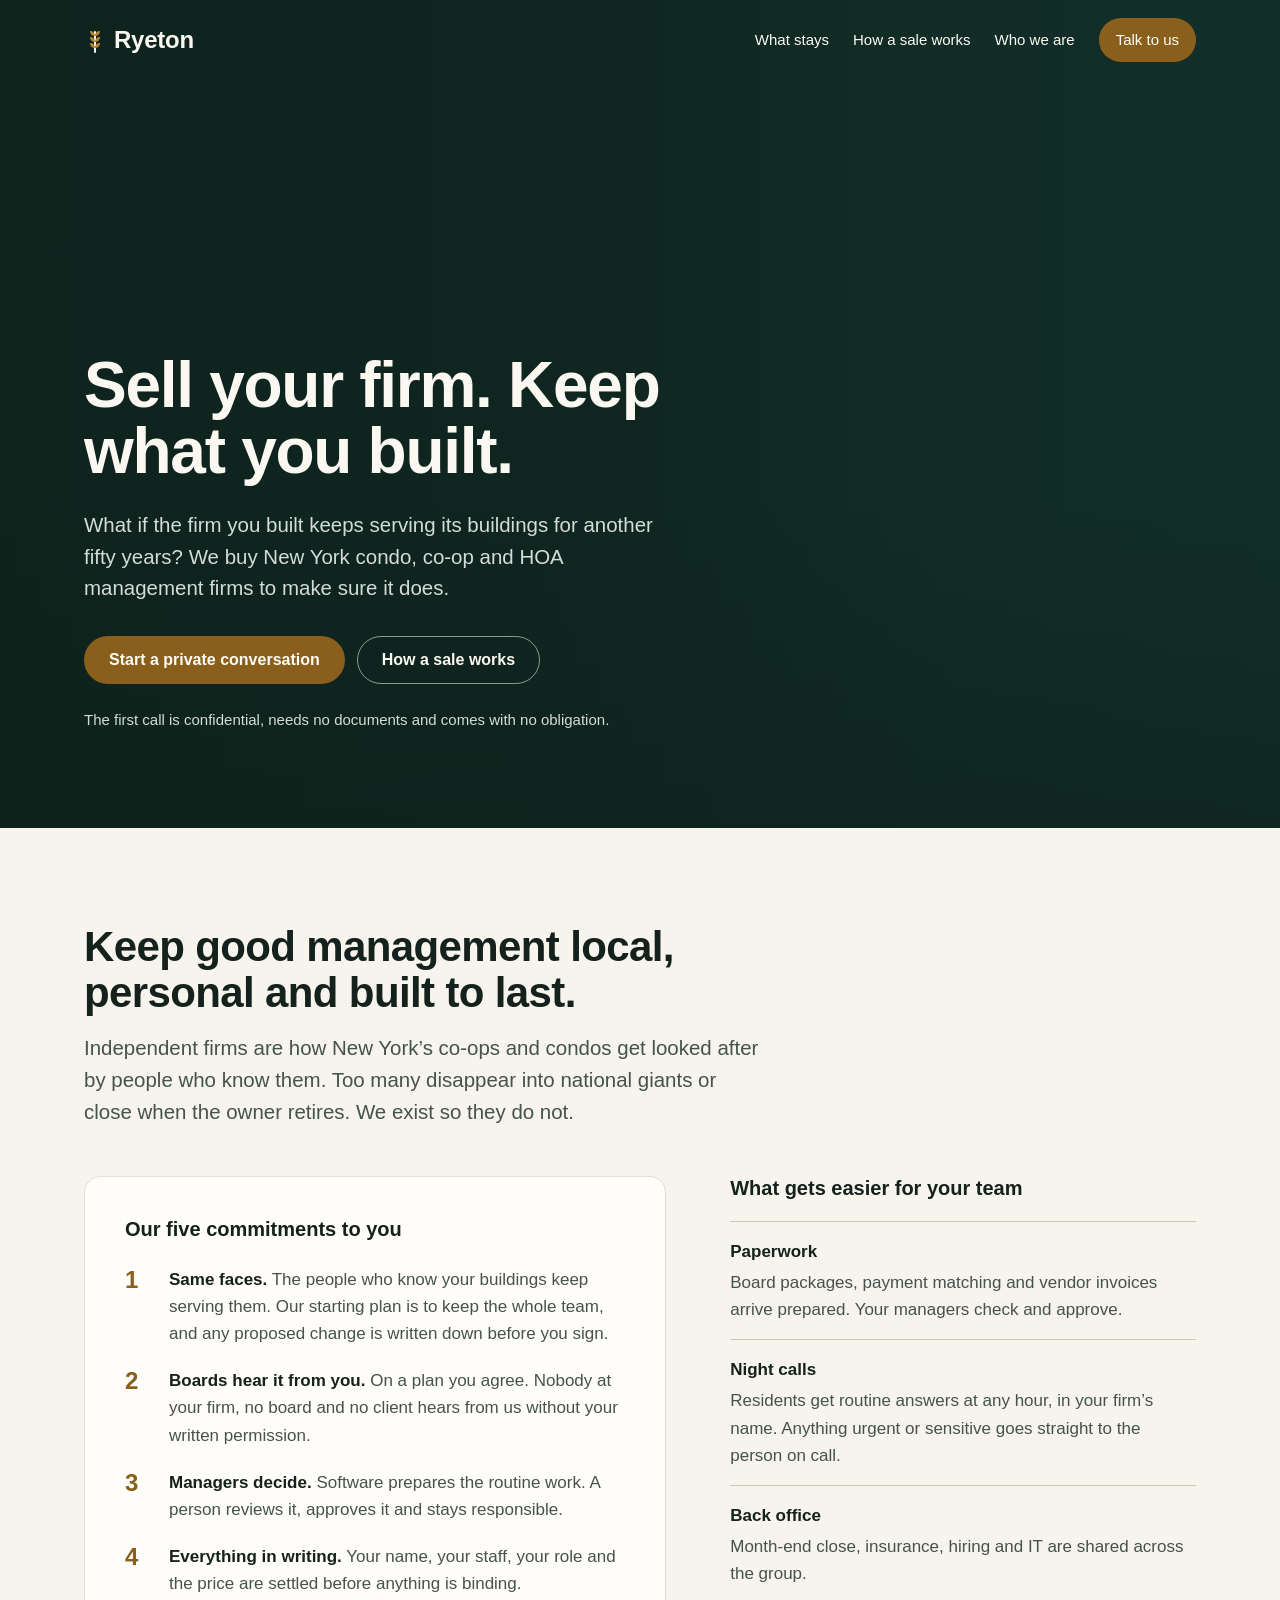
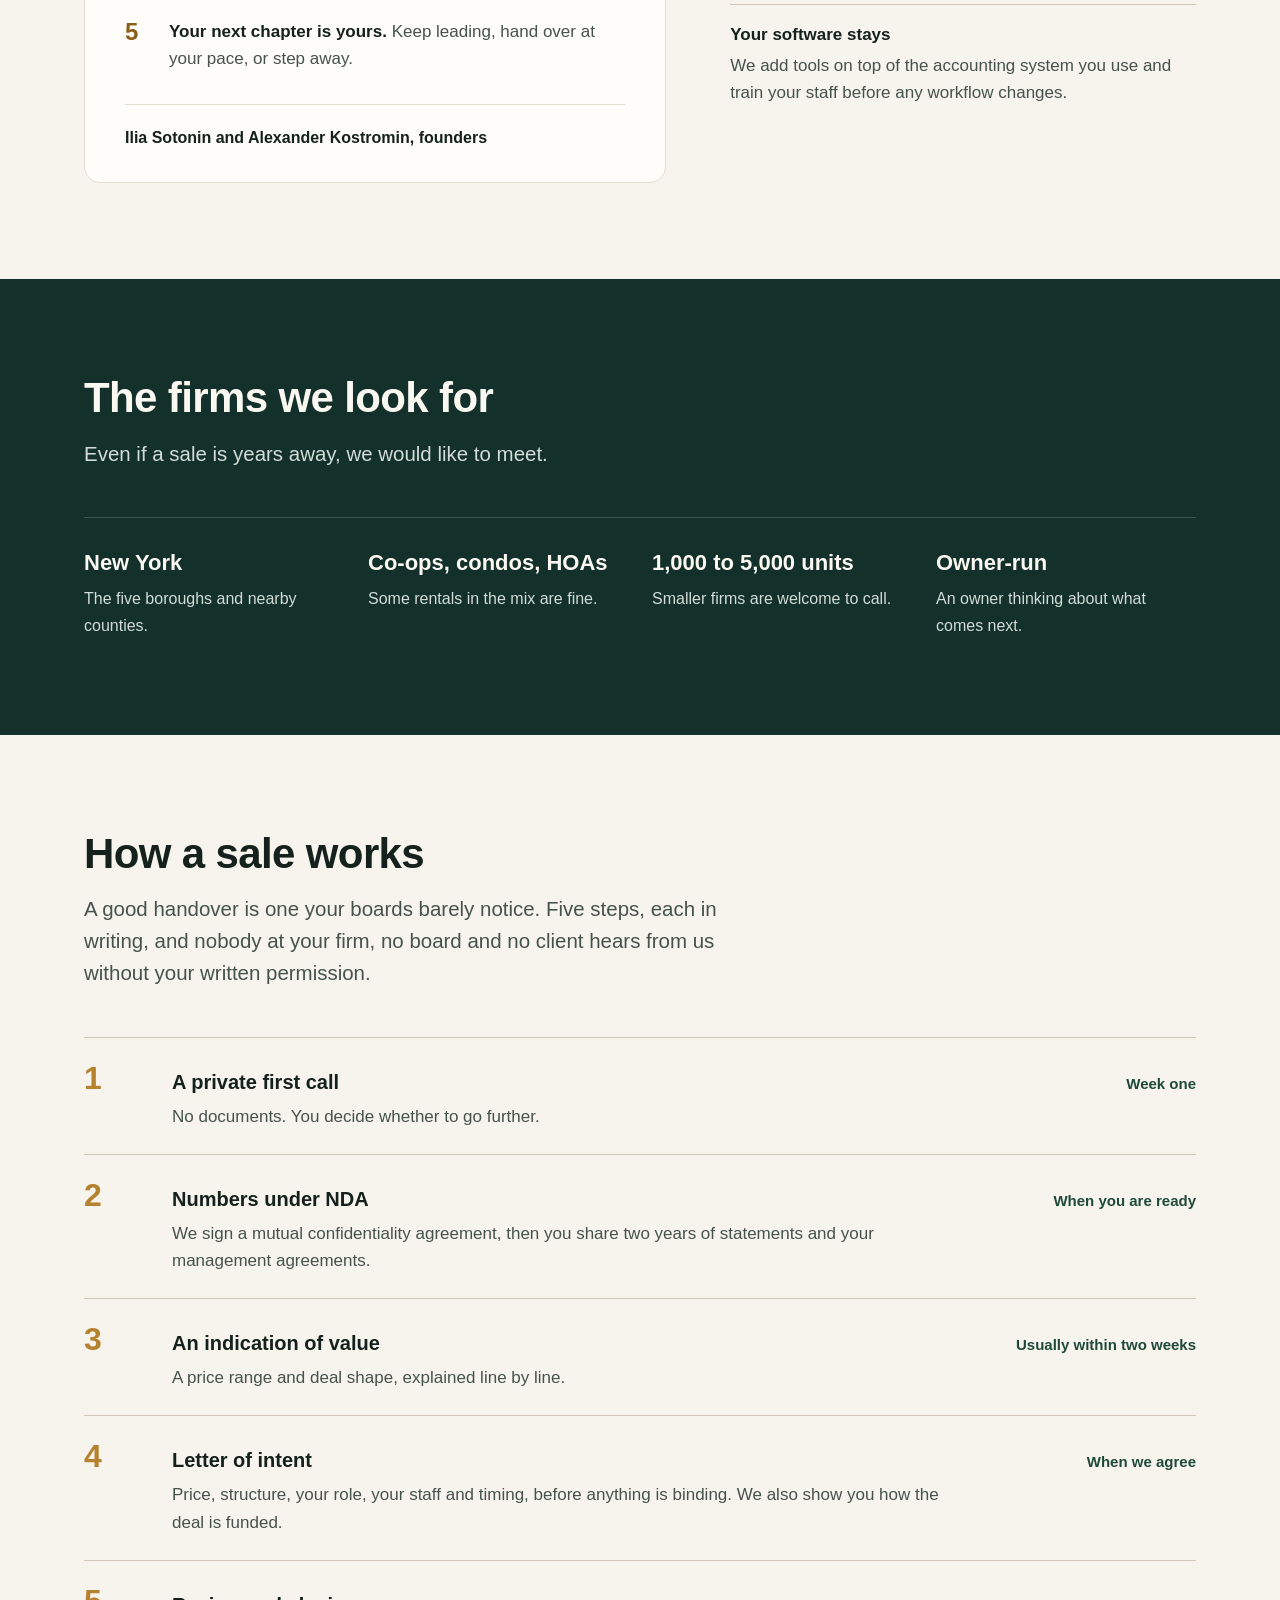
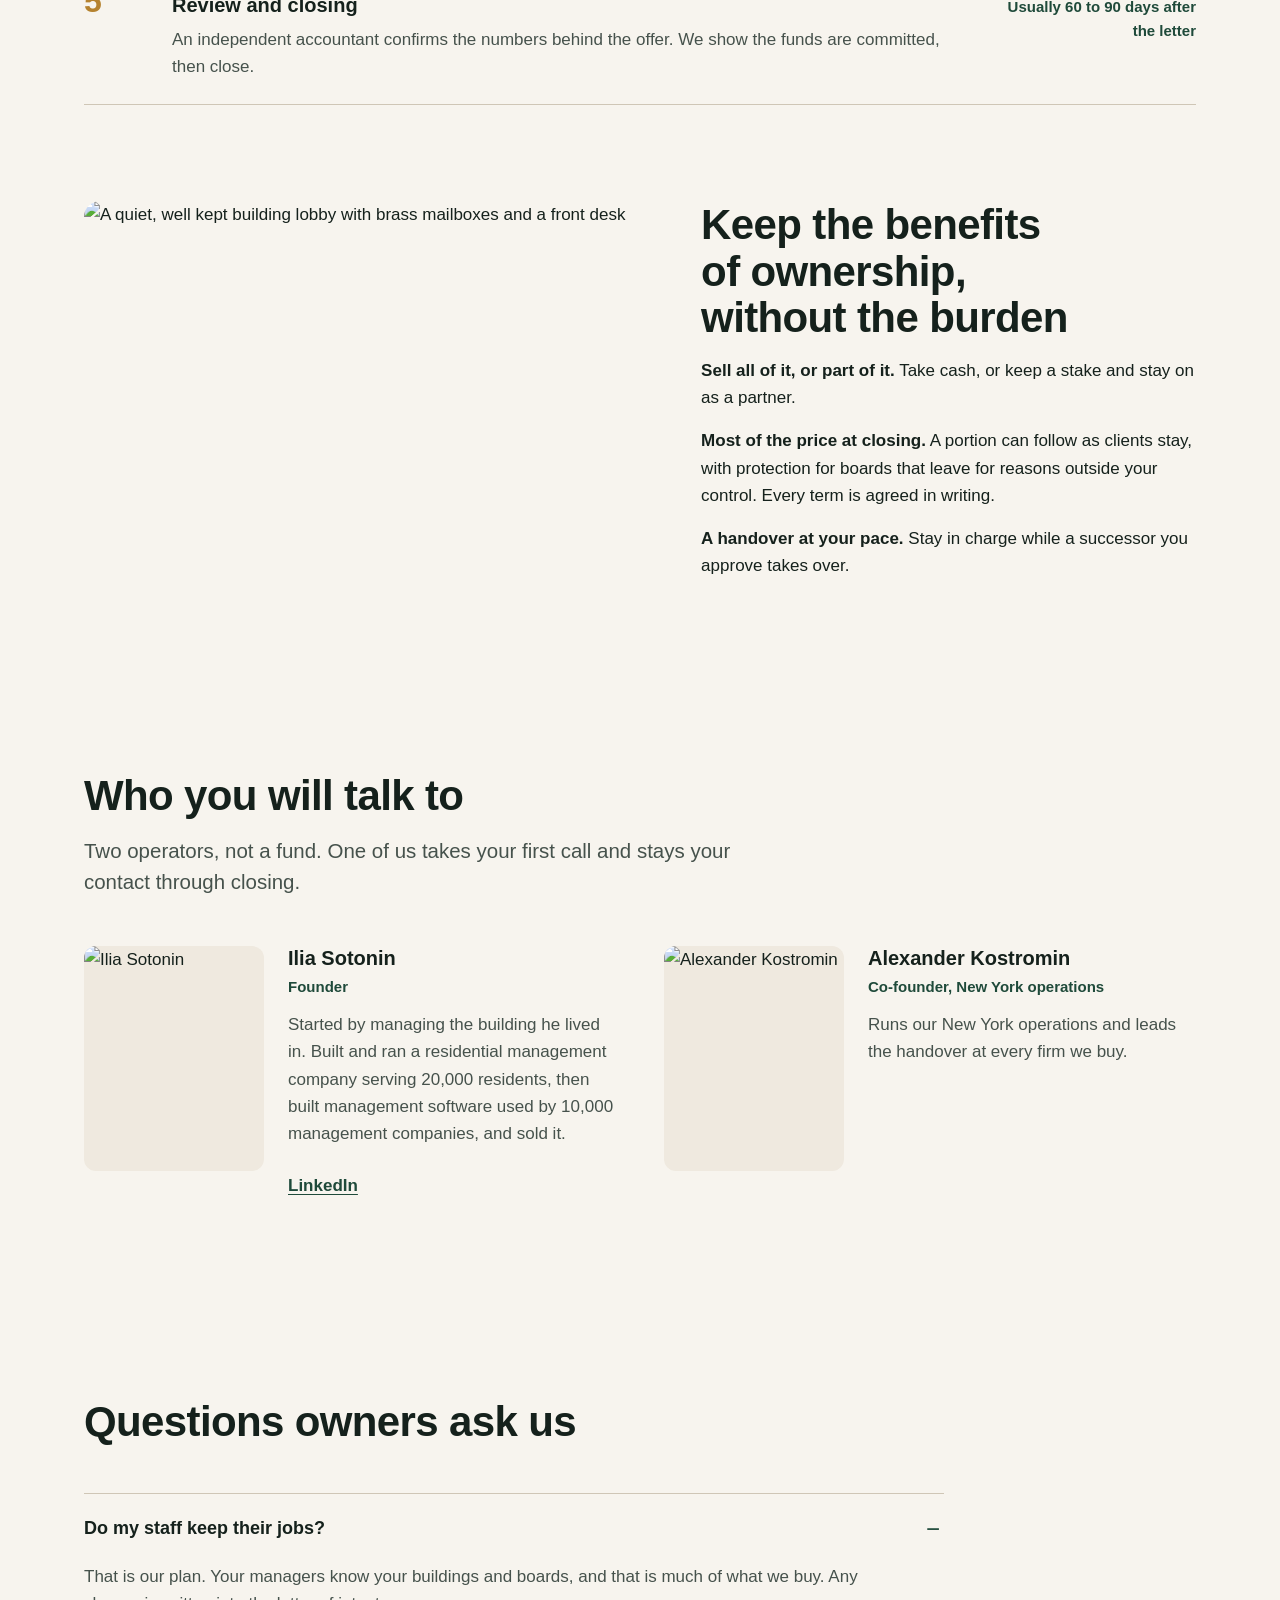
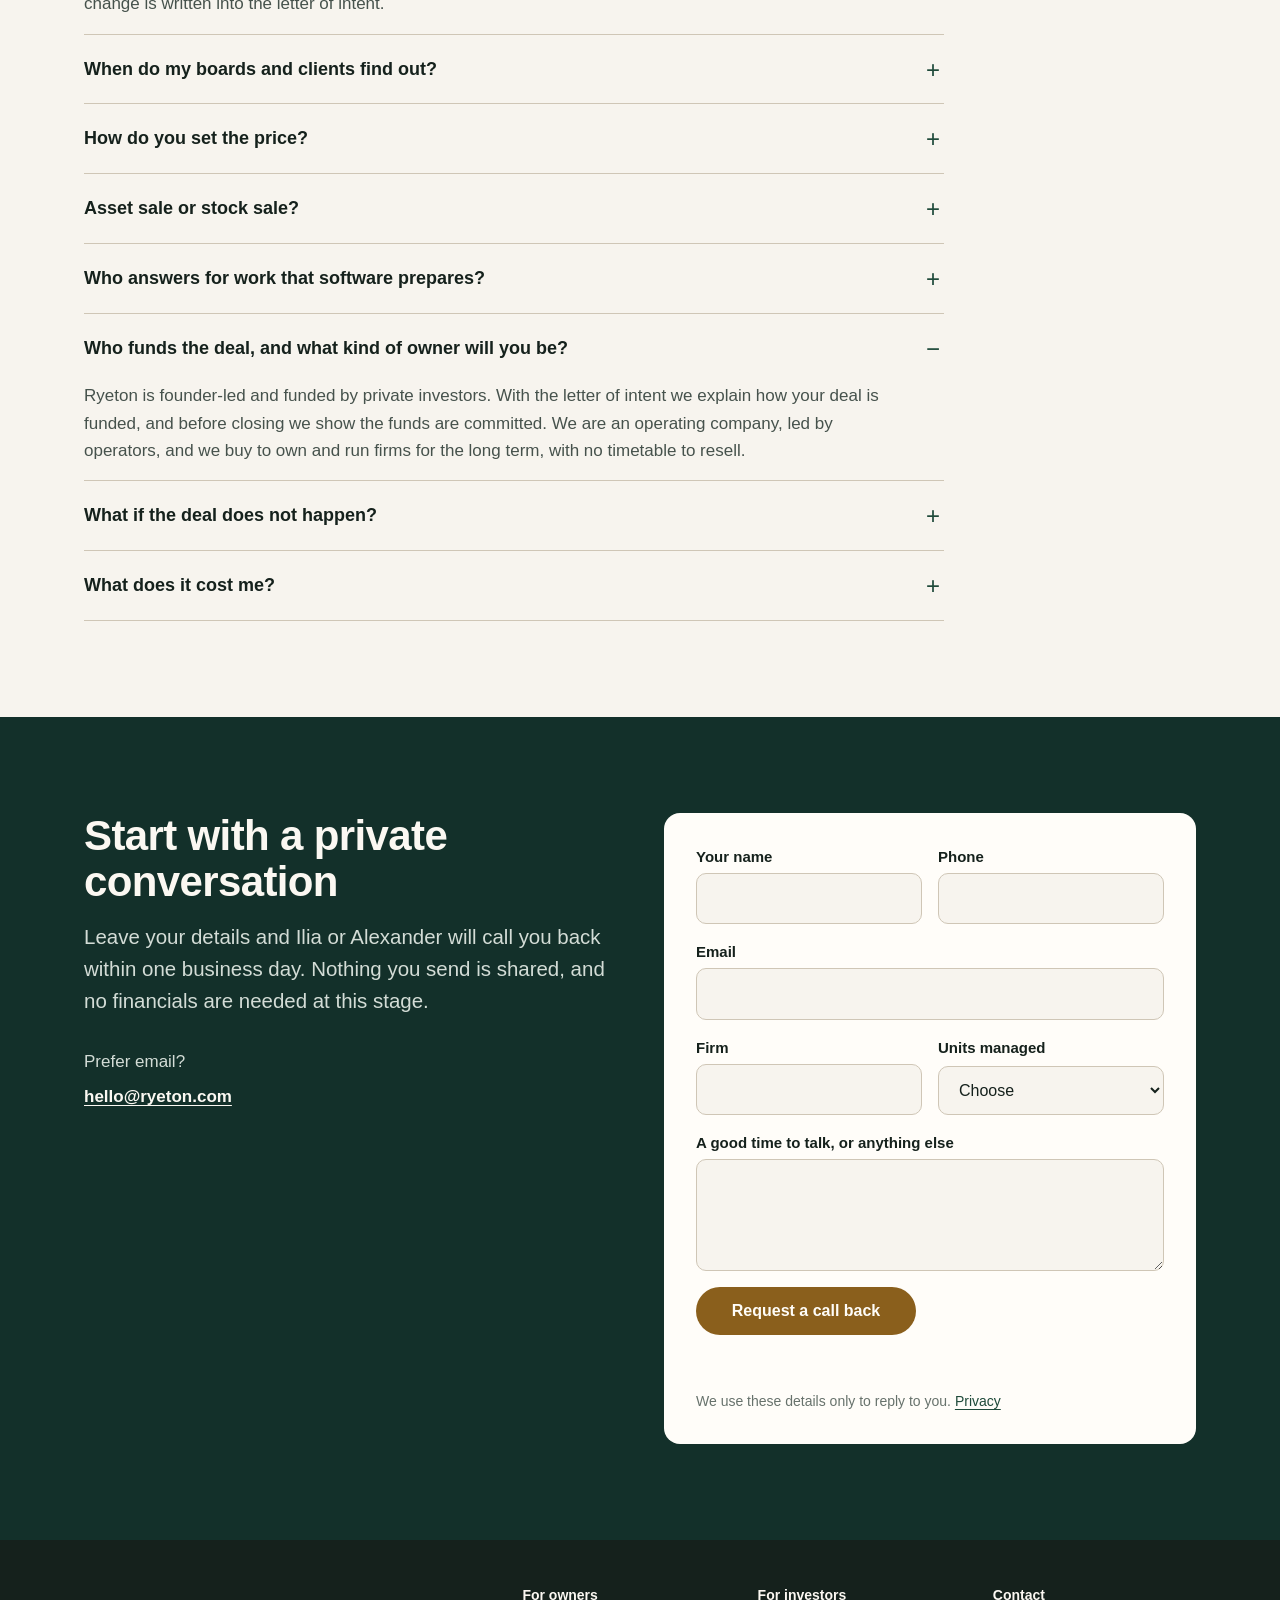
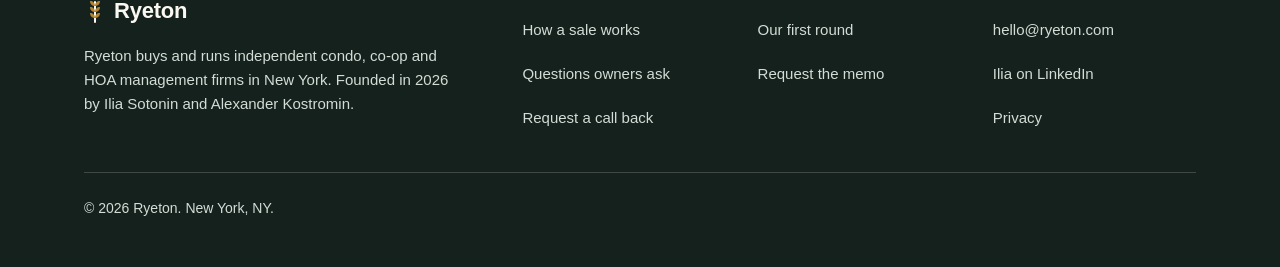
==== commit 74b54082: "Alexander's photo on both pages Co-Authored-By: Claude Opus 5.5 <noreply@anthropic.com>" ====
--- a/site/index.html
+++ b/site/index.html
@@ -155,12 +155,15 @@
         </div>
       </article>
       <article class="founder">
-        <div class="ini" aria-hidden="true">AK</div><!--ALEX_PHOTO-->
+        <picture>
+          <source type="image/webp" srcset="/img/alexander-320.webp 320w, /img/alexander-384.webp 384w" sizes="(max-width: 600px) 40vw, 200px">
+          <img src="/img/alexander-384.jpg" srcset="/img/alexander-320.jpg 320w, /img/alexander-384.jpg 384w" sizes="(max-width: 600px) 40vw, 200px" alt="Alexander Kostromin" width="384" height="480" loading="lazy">
+        </picture>
         <div>
           <h3>Alexander Kostromin</h3>
           <p class="role">Co-founder, New York operations</p>
-          <p><!--ALEX_BIO-->Runs our New York operations and leads the handover at every firm we buy.</p>
-          <!--ALEX_LI-->
+          <p>Runs our New York operations and leads the handover at every firm we buy.</p>
+          
         </div>
       </article>
     </div>
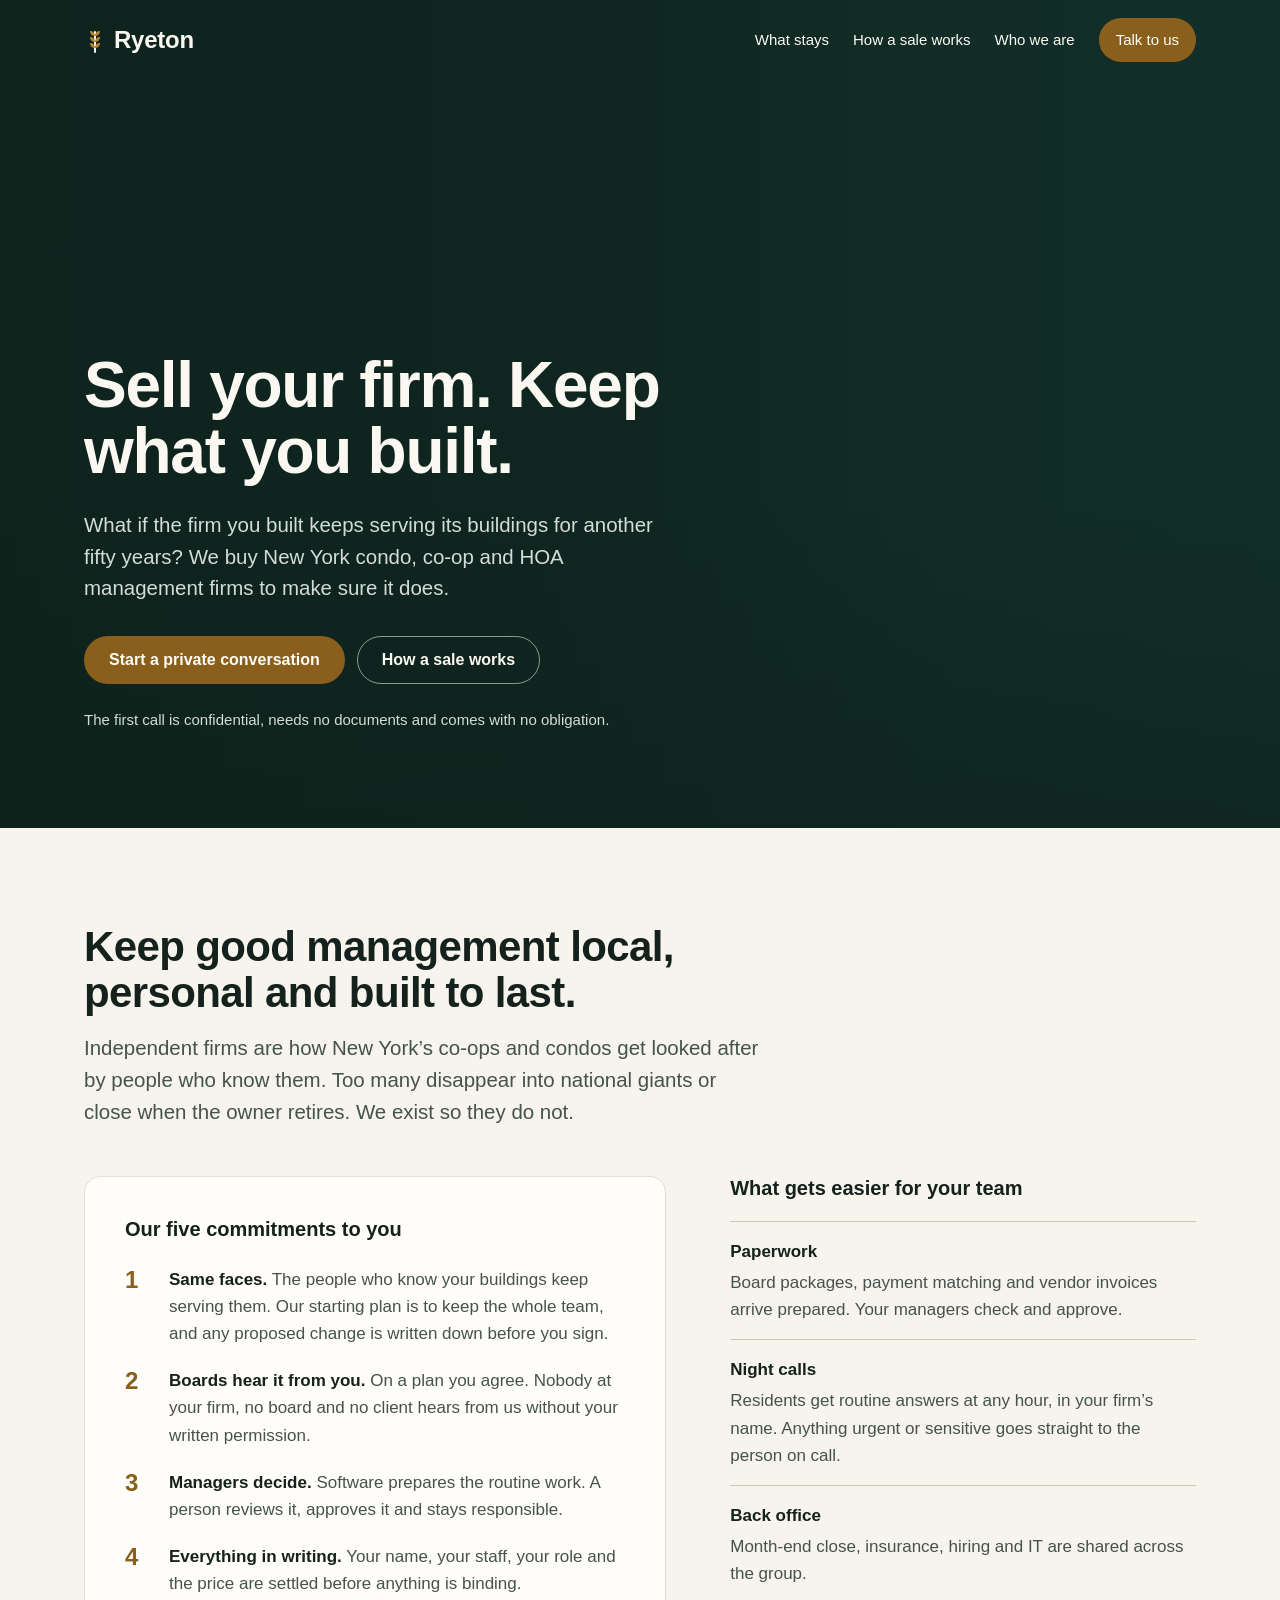
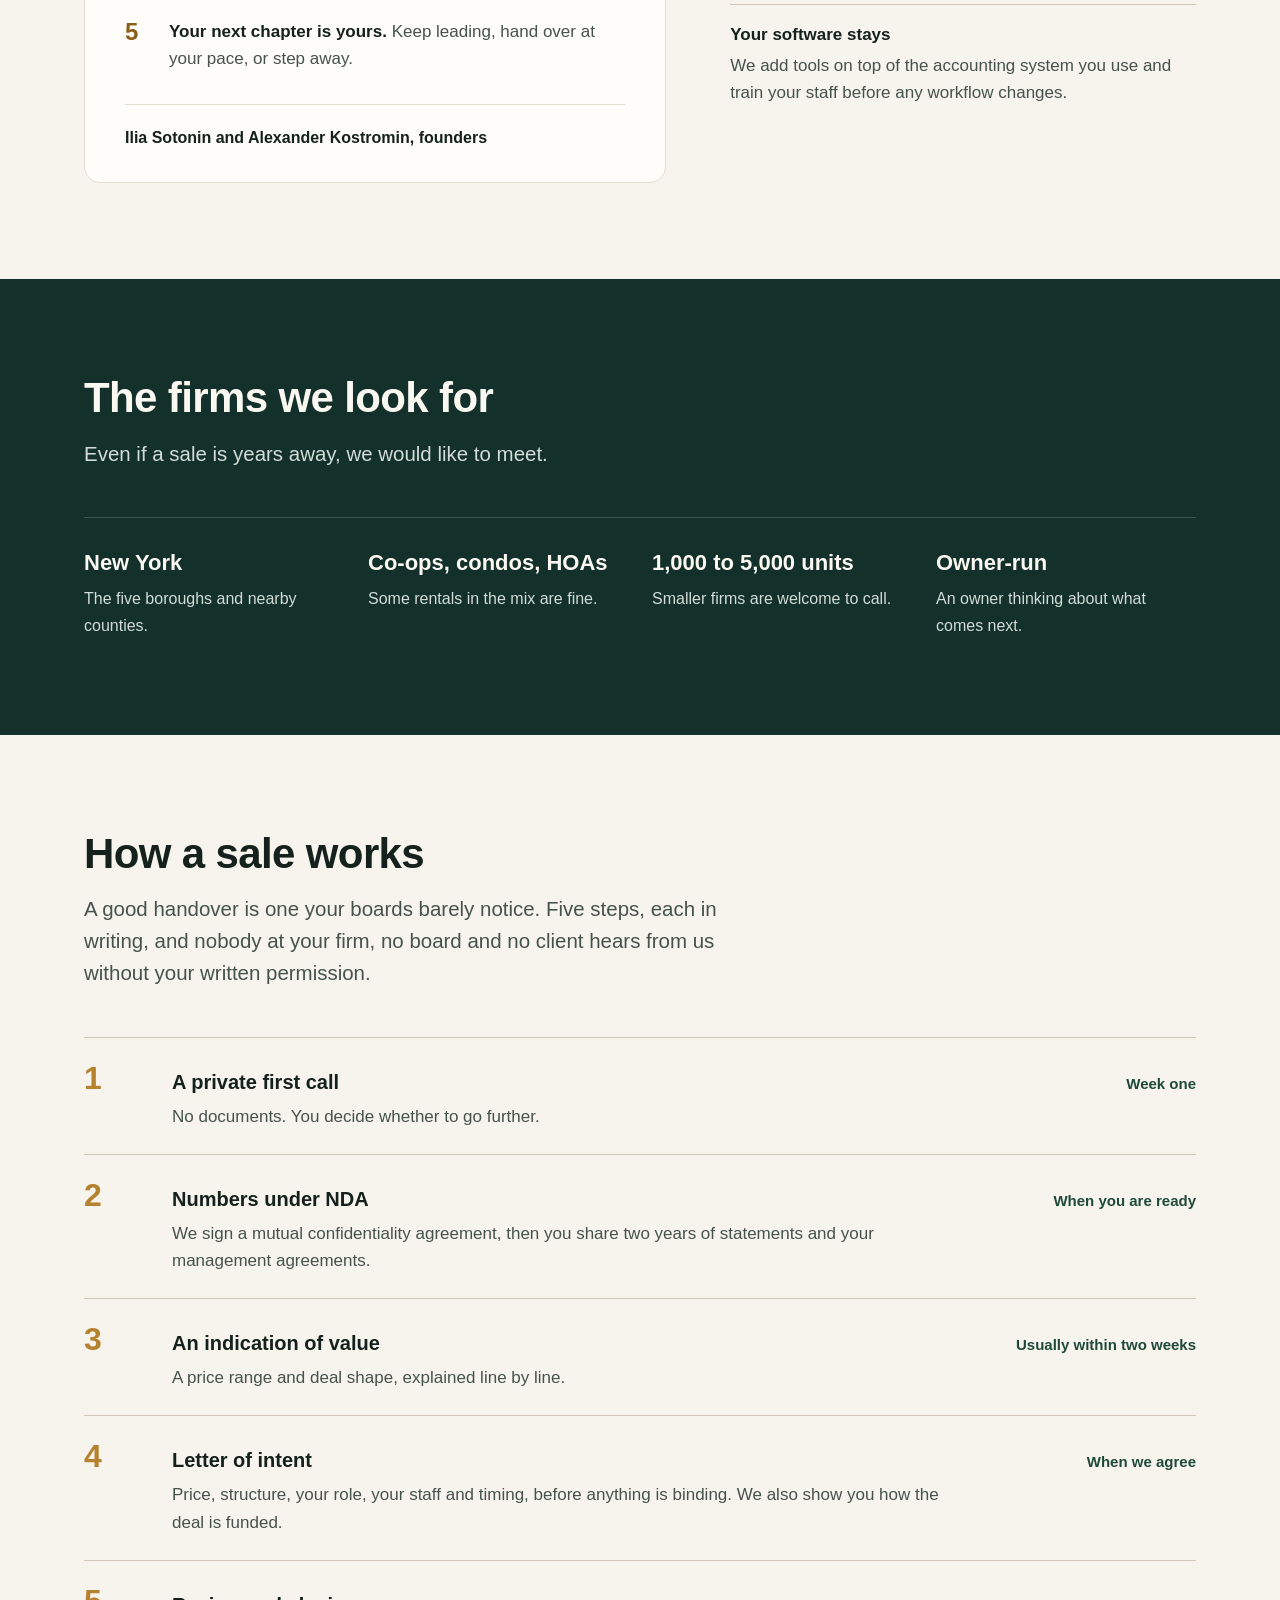
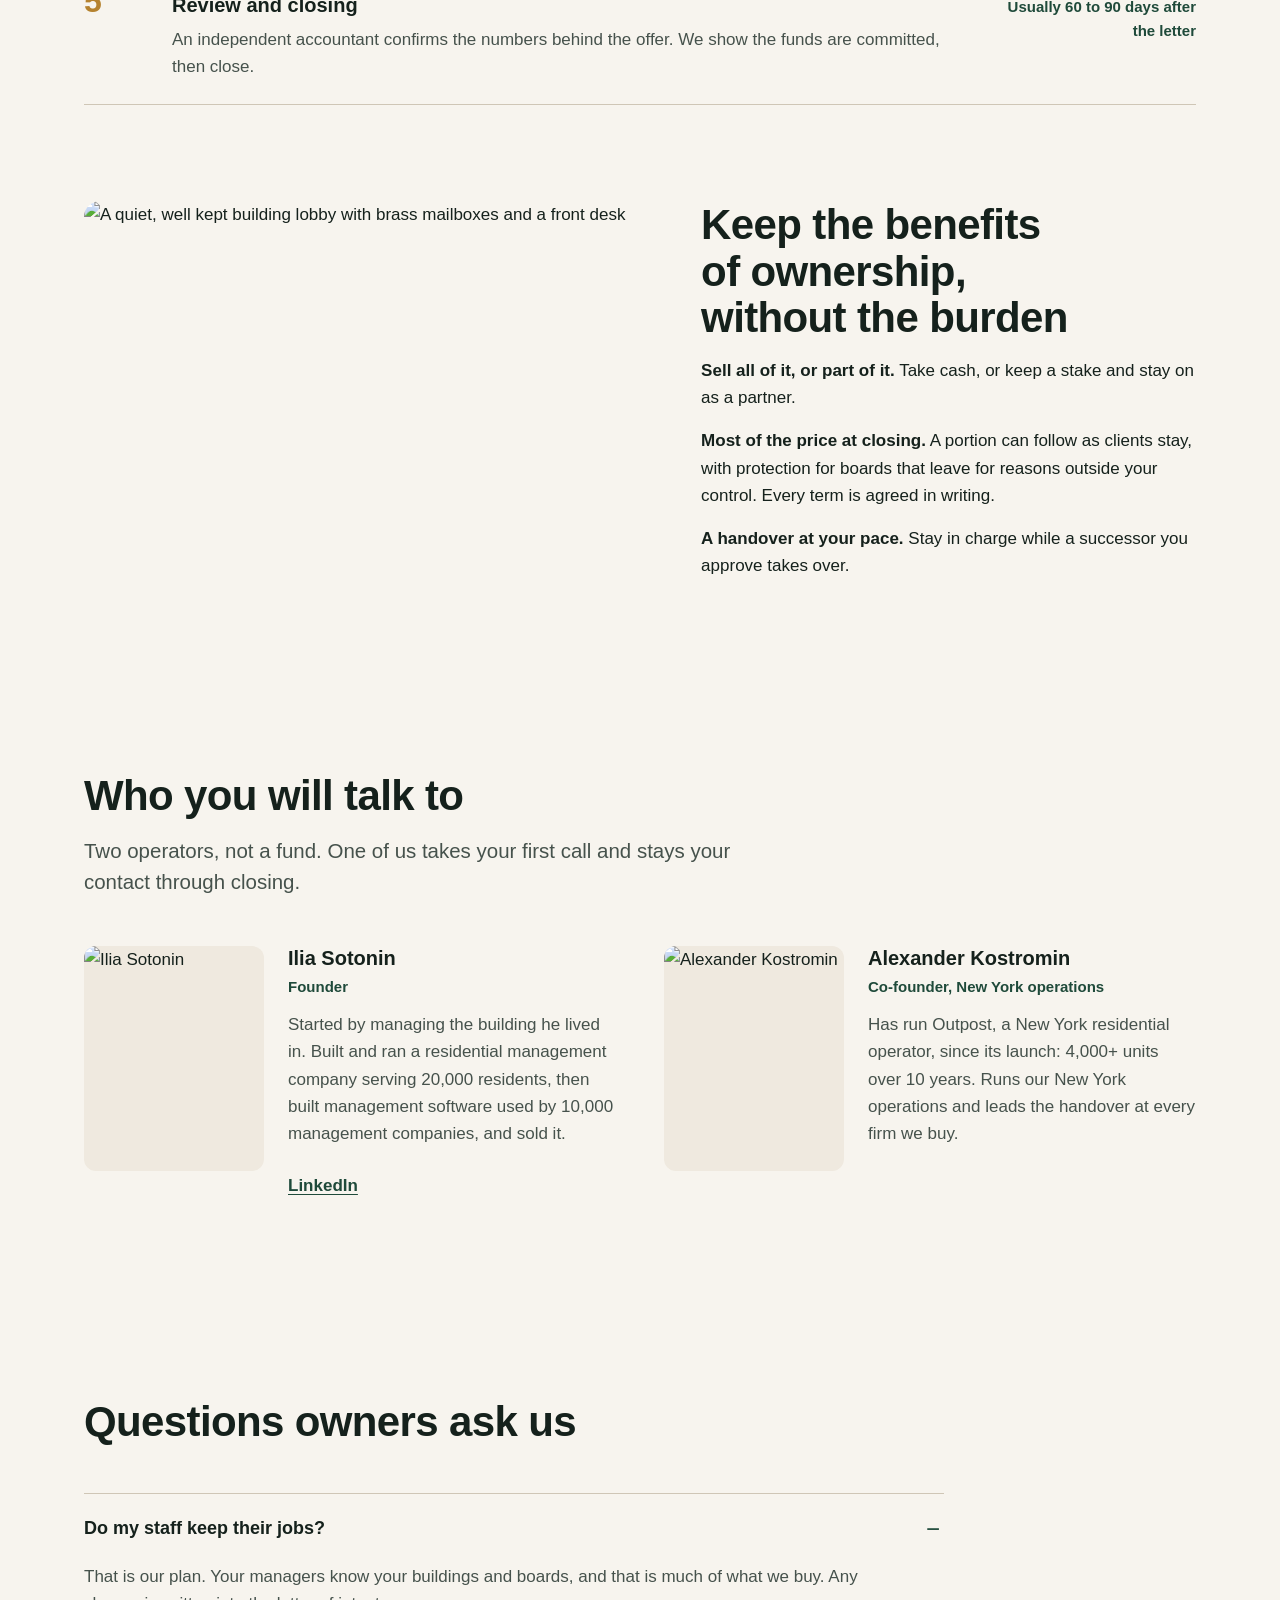
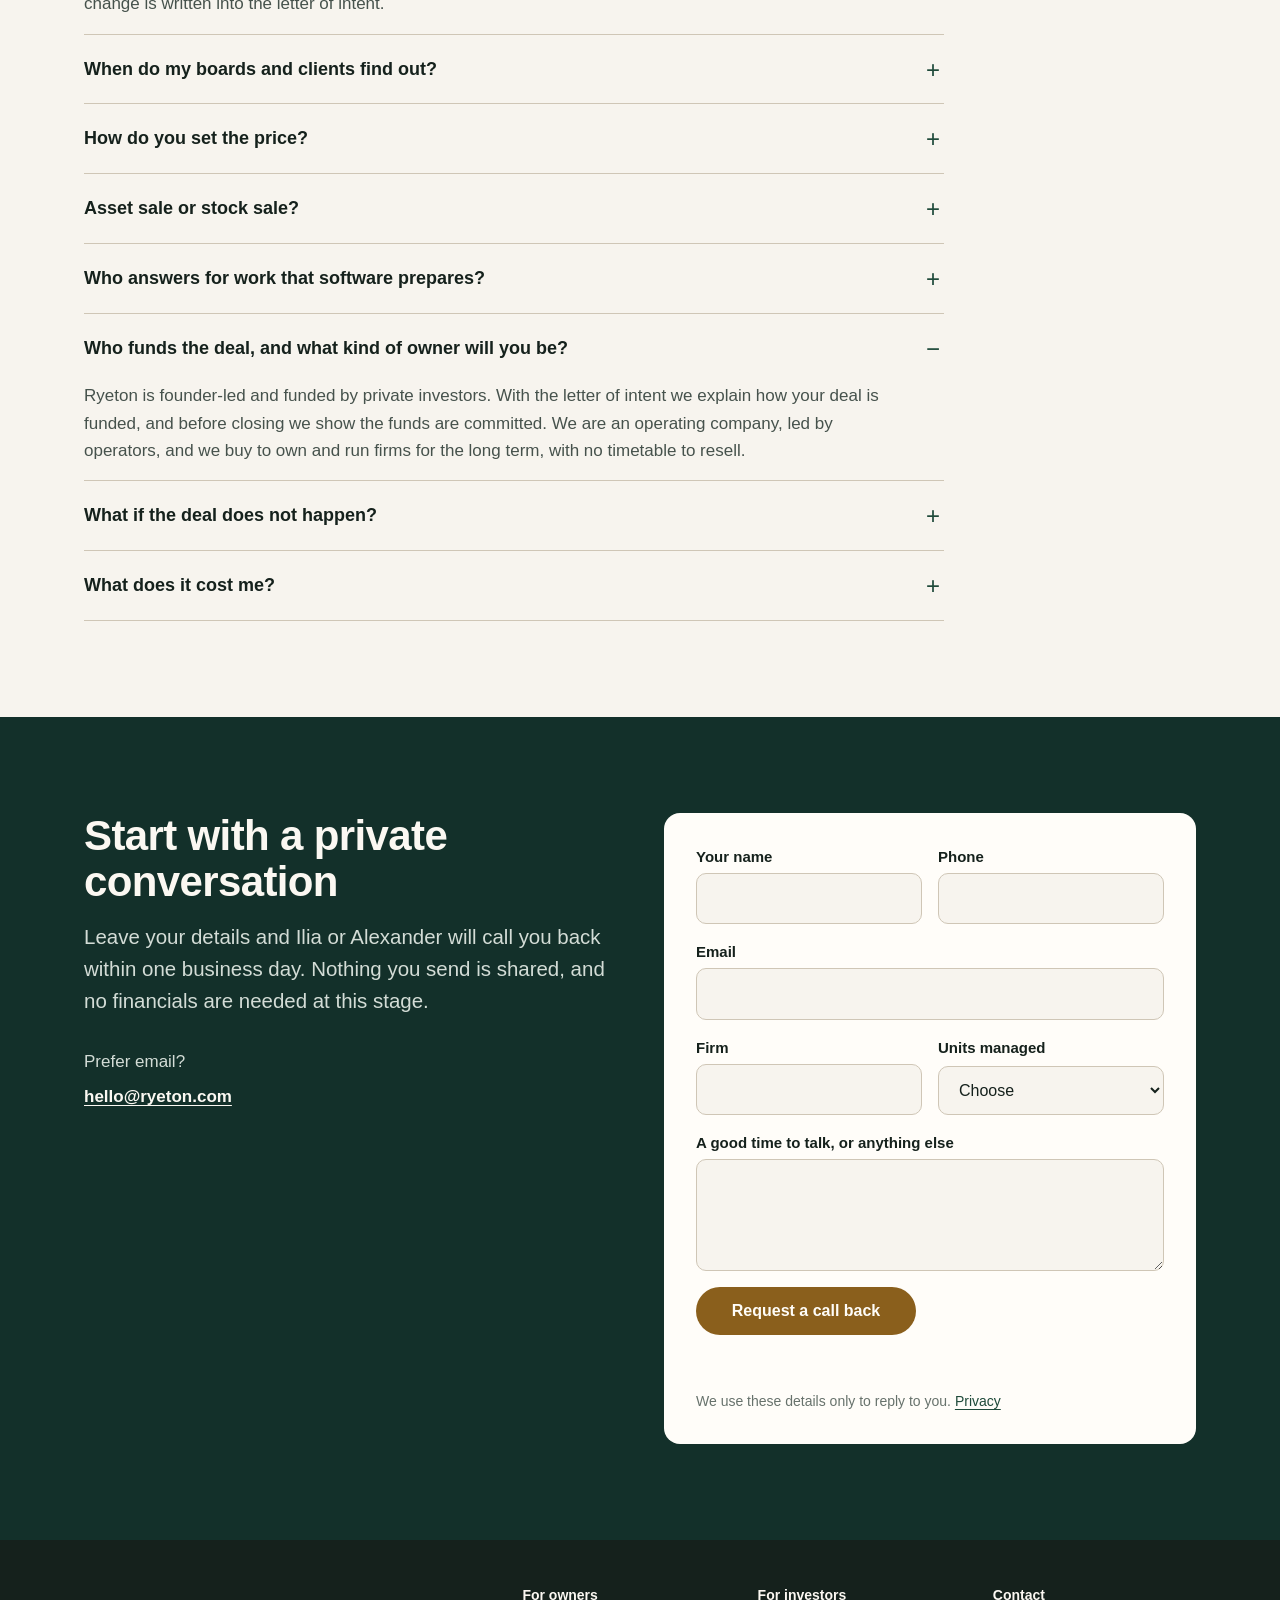
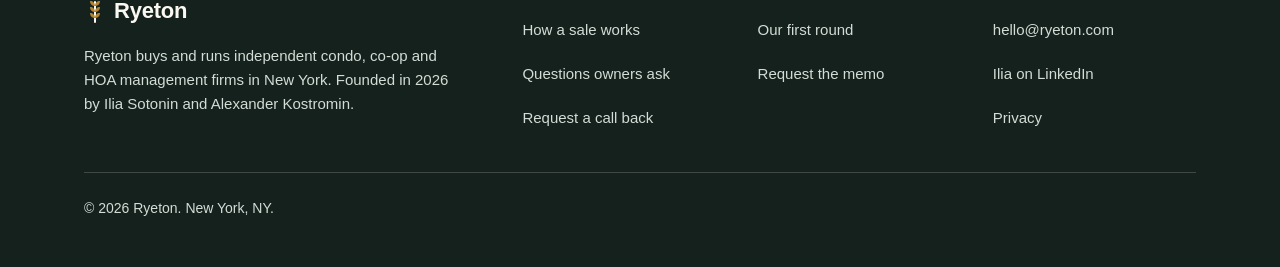
==== commit 06dbd21a: "Alexander's experience at Outpost on the site Co-Authored-By: Claude Opus 5.5 <noreply@anthropic.com" ====
--- a/site/index.html
+++ b/site/index.html
@@ -162,7 +162,7 @@
         <div>
           <h3>Alexander Kostromin</h3>
           <p class="role">Co-founder, New York operations</p>
-          <p>Runs our New York operations and leads the handover at every firm we buy.</p>
+          <p>Has run Outpost, a New York residential operator, since its launch: 4,000+ units over 10 years. Runs our New York operations and leads the handover at every firm we buy.</p>
           
         </div>
       </article>
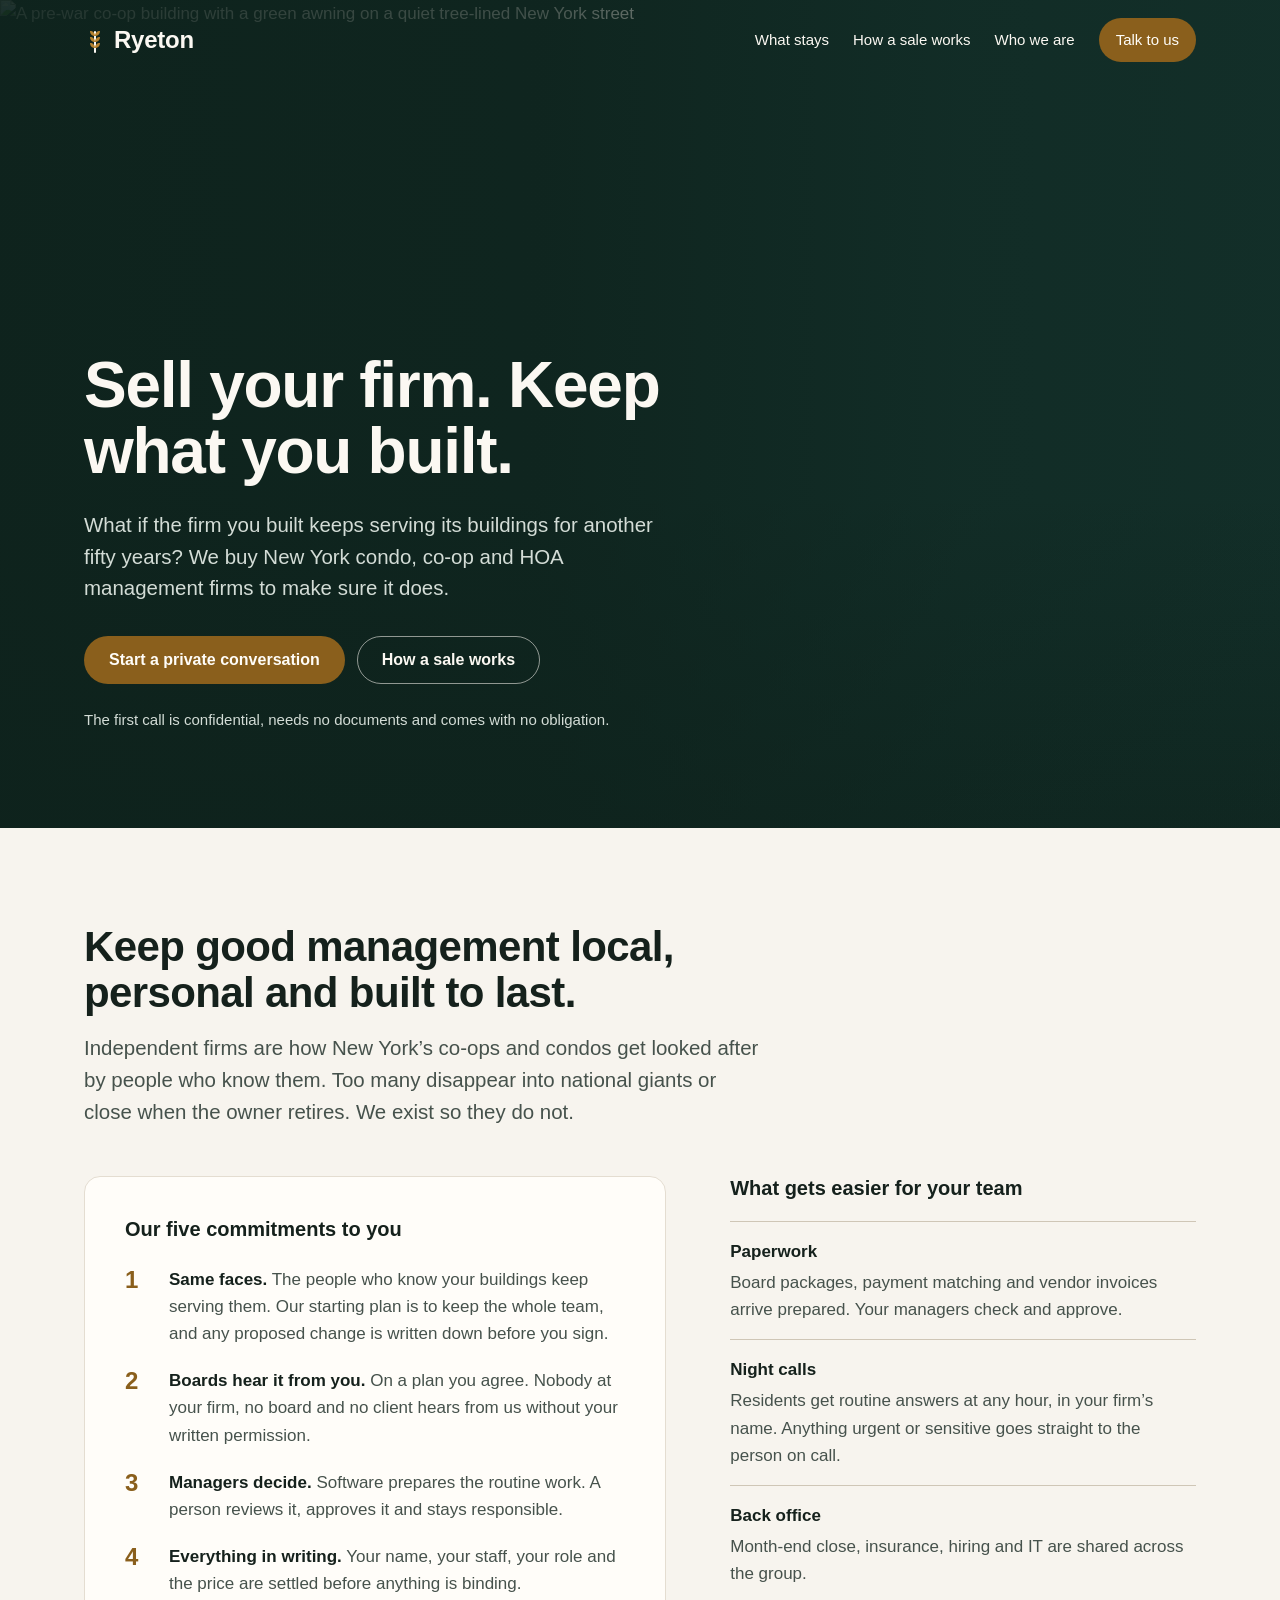
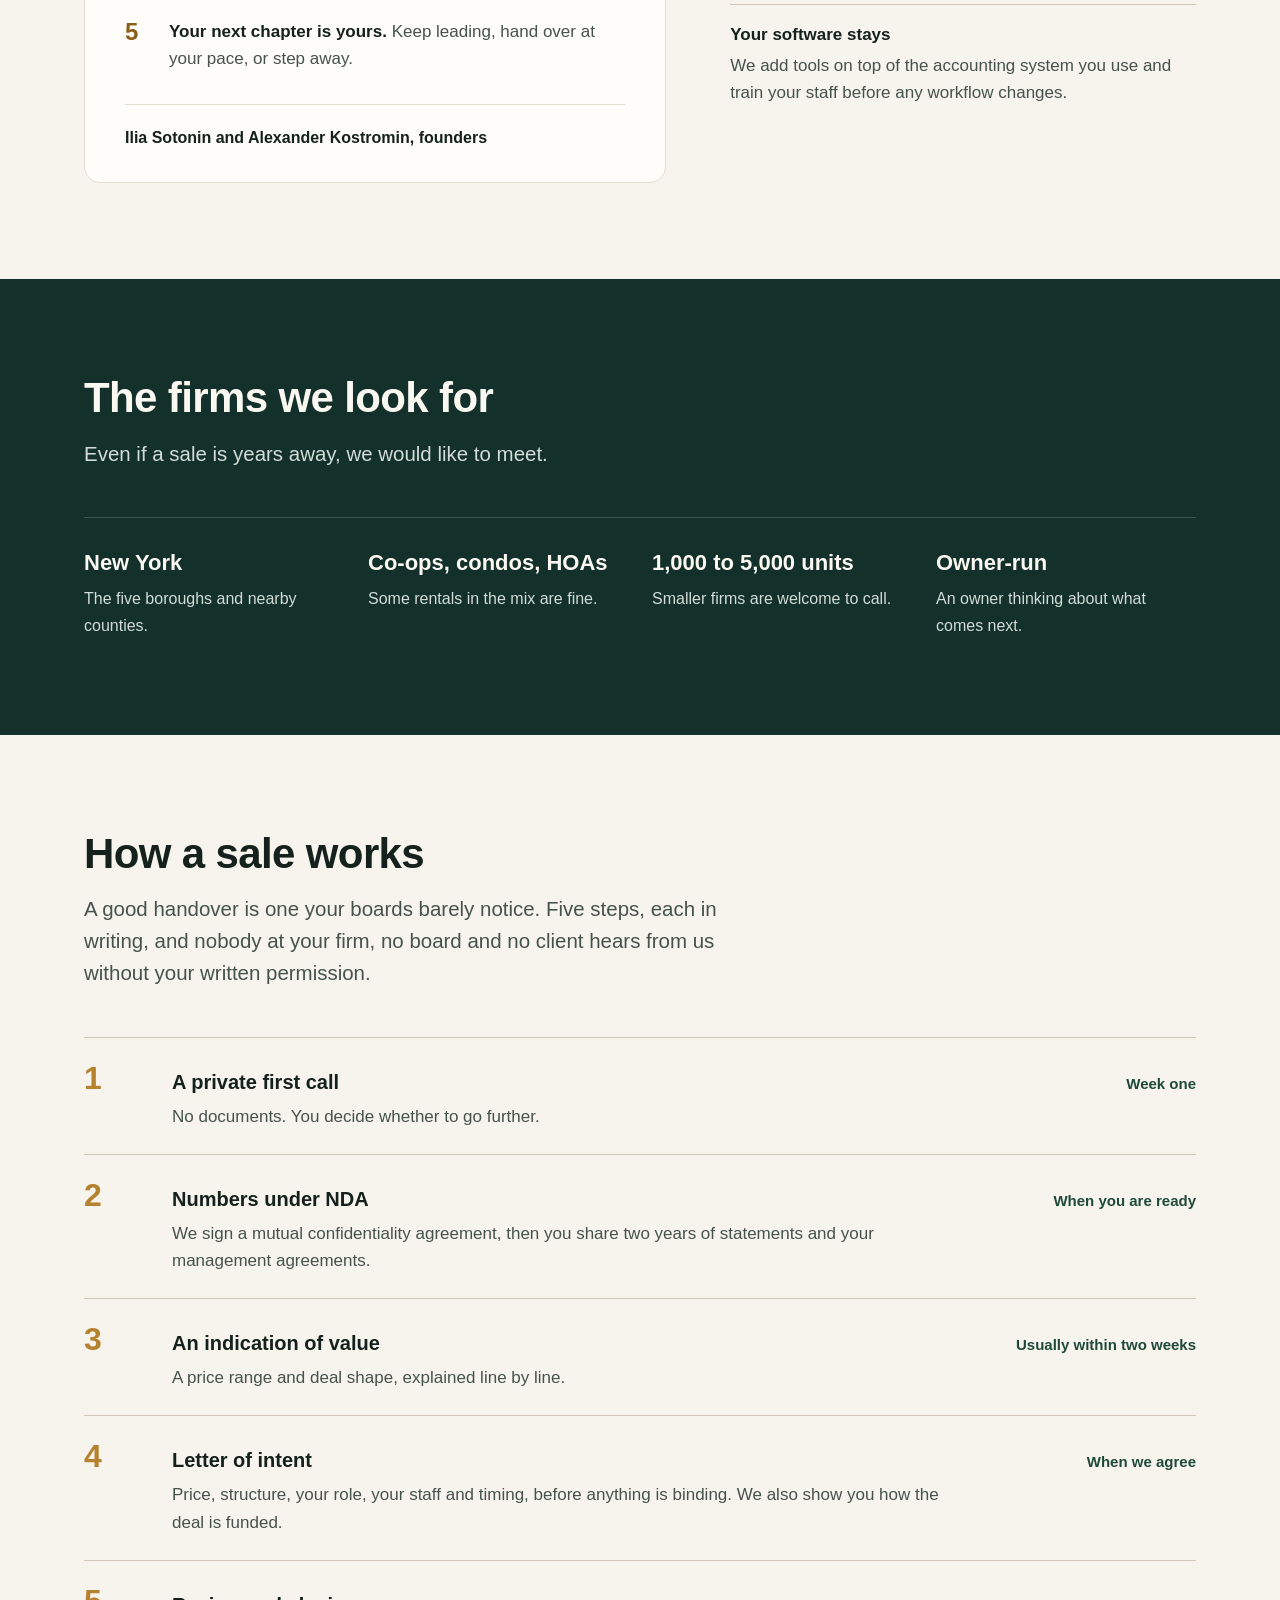
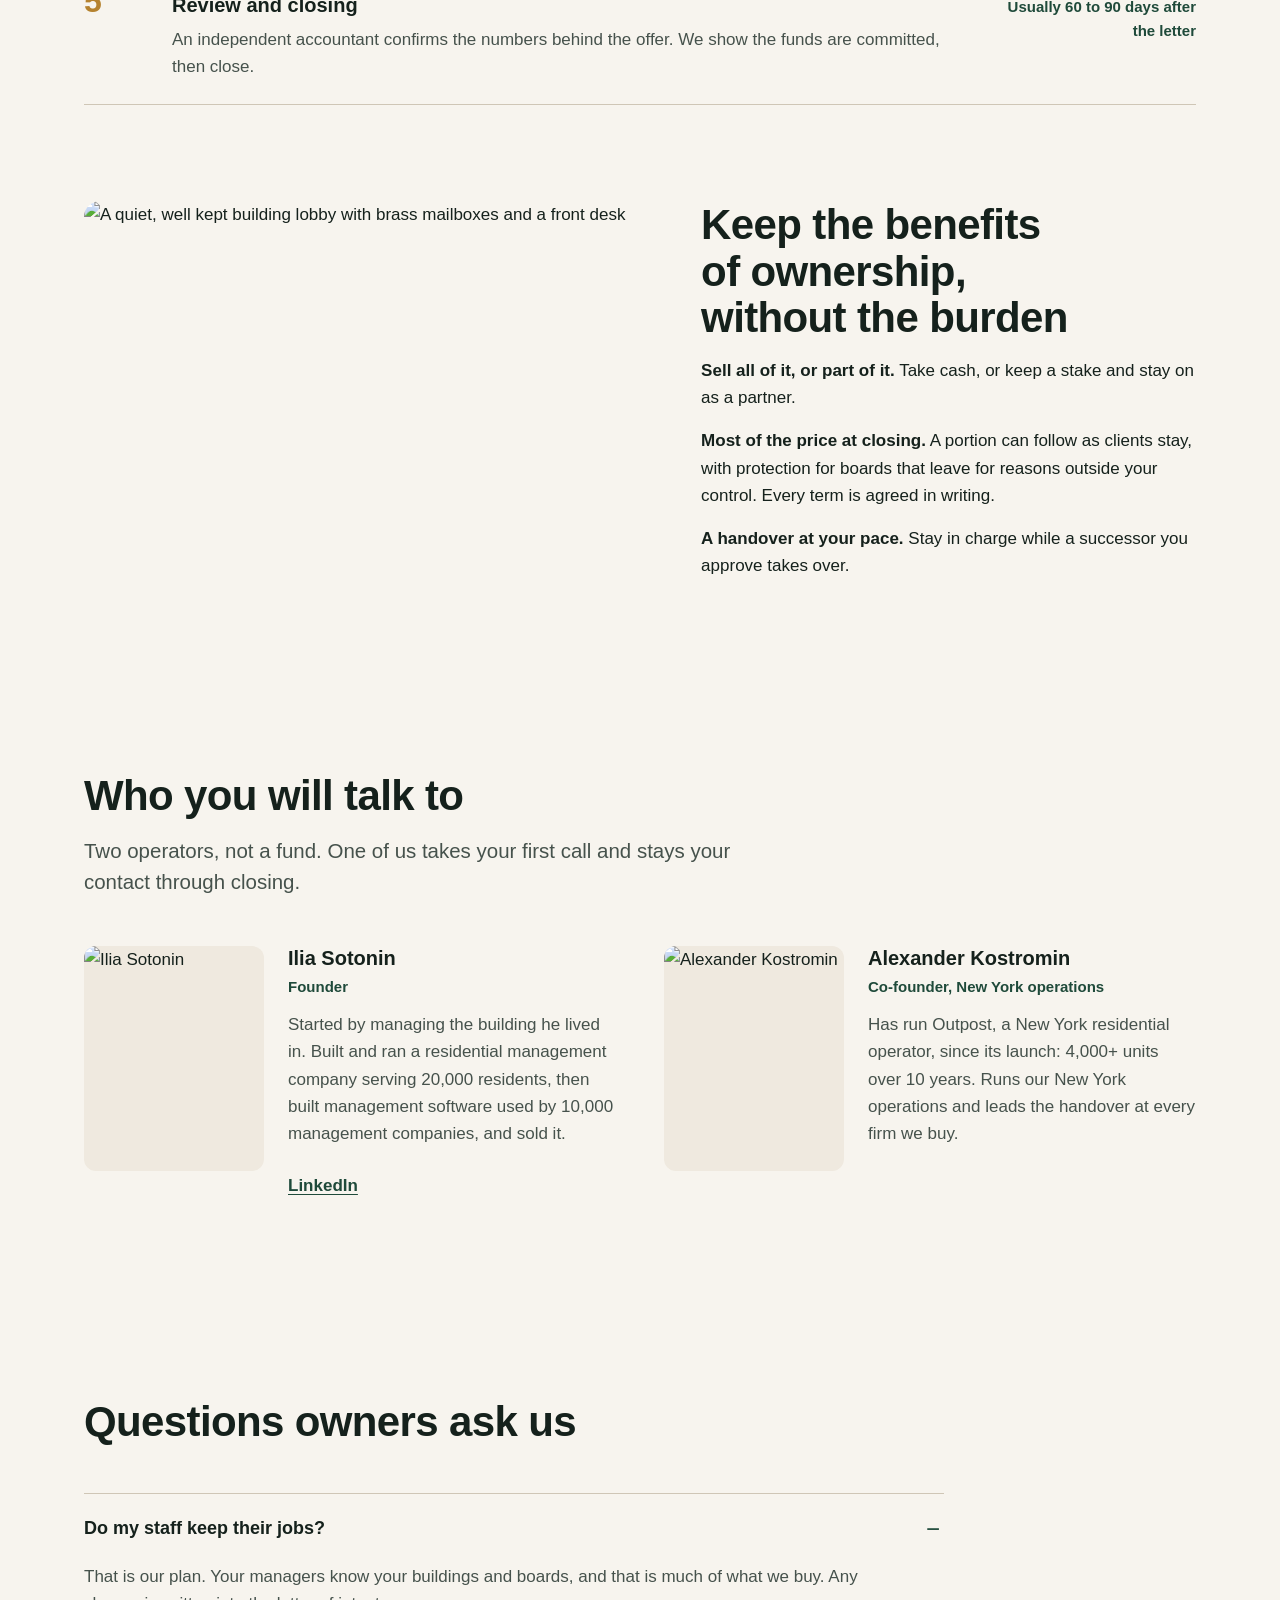
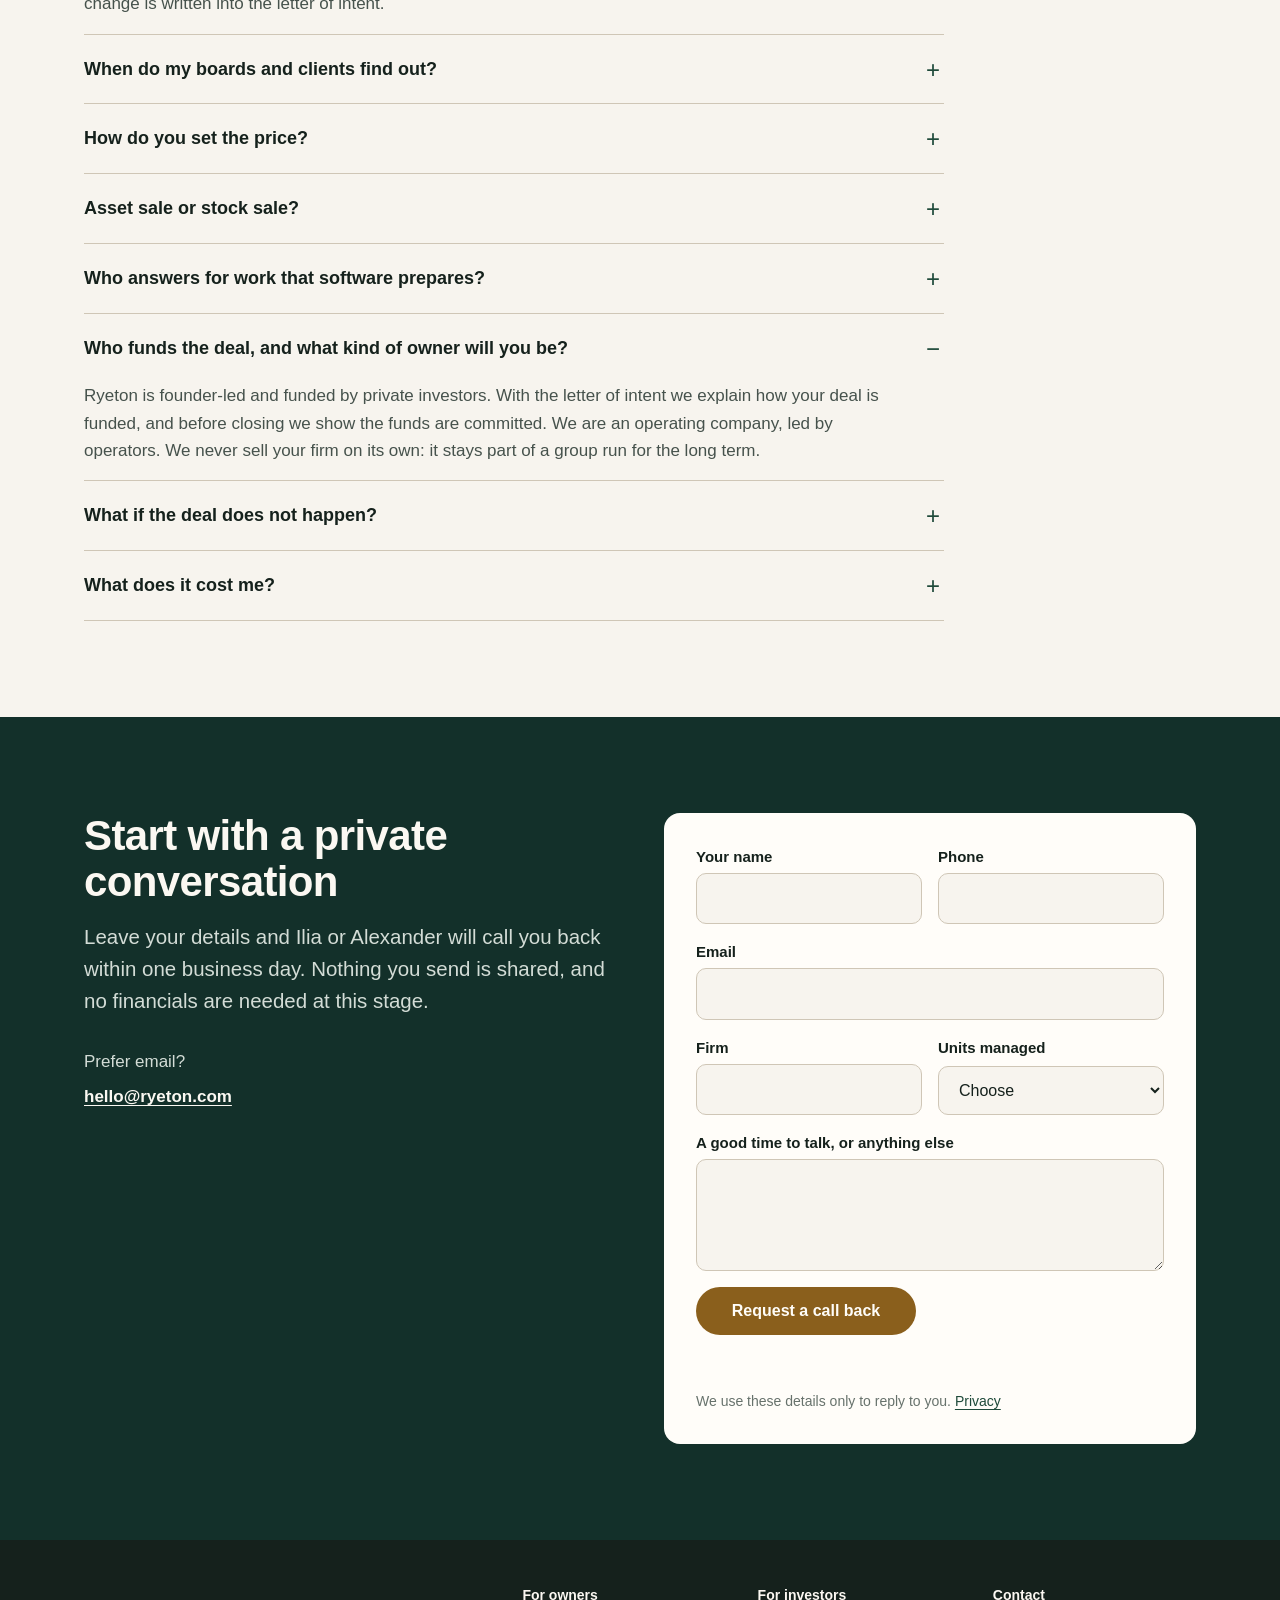
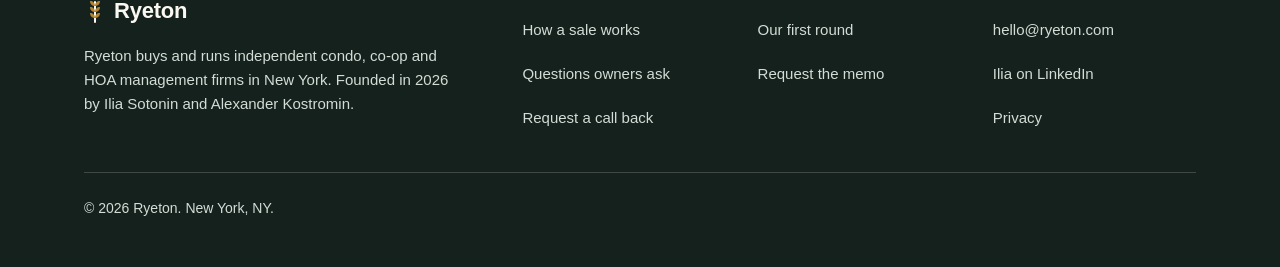
==== commit e0a9af2f: "Owner FAQ: we never sell a firm on its own; it stays part of a group run for the long term (no confl" ====
--- a/site/index.html
+++ b/site/index.html
@@ -179,7 +179,7 @@
       <details><summary>How do you set the price?</summary><p>On your earnings after a market salary for the owner, checked by an independent accountant, and on your contracts. We explain the range line by line.</p></details>
       <details><summary>Asset sale or stock sale?</summary><p>Either can work, depending on how your firm is set up and whether your management agreements can be assigned. It changes your taxes, so bring your accountant and lawyer early.</p></details>
       <details><summary>Who answers for work that software prepares?</summary><p>Your manager. Software drafts and prepares; a person reviews, approves and remains responsible. Urgent and sensitive matters always go to a person.</p></details>
-      <details open><summary>Who funds the deal, and what kind of owner will you be?</summary><p>Ryeton is founder-led and funded by private investors. With the letter of intent we explain how your deal is funded, and before closing we show the funds are committed. We are an operating company, led by operators, and we buy to own and run firms for the long term, with no timetable to resell.</p></details>
+      <details open><summary>Who funds the deal, and what kind of owner will you be?</summary><p>Ryeton is founder-led and funded by private investors. With the letter of intent we explain how your deal is funded, and before closing we show the funds are committed. We are an operating company, led by operators. We never sell your firm on its own: it stays part of a group run for the long term.</p></details>
       <details><summary>What if the deal does not happen?</summary><p>Your numbers stay under the NDA and are returned or destroyed. Nobody at your firm or among your clients hears from us.</p></details>
       <details><summary>What does it cost me?</summary><p>Nothing on our side. You pay your own lawyer and accountant.</p></details>
     </div>
--- a/site/styles.css
+++ b/site/styles.css
@@ -93,7 +93,6 @@
 .top nav a:hover { color: var(--on-dark); text-decoration: underline; }
 .top.light .mark, .top.light nav a { color: var(--ink); }
 .top nav a.btn, .top.light nav a.btn { color: var(--on-accent); text-decoration: none; }
-@media (max-width: 860px) { .top nav a.hide-m { display: none; } }
 
 .btn { white-space: nowrap; display: inline-flex; align-items: center; justify-content: center; min-height: 48px; padding: 0 var(--s6); border-radius: 999px; font-weight: 600; font-size: 16px; text-decoration: none; border: 1.5px solid transparent; cursor: pointer; font-family: var(--font-body); transition: background-color .15s ease, color .15s ease, border-color .15s ease; }
 .btn-rye { background: var(--rye-btn); color: var(--on-accent); }
@@ -299,3 +298,6 @@
 .top nav a:not(.btn) { display: inline-flex; align-items: center; min-height: 44px; }
 .top .btn { min-height: 44px; }
 .mark { min-height: 44px; }
+/* must come after the tap-target rule above, or the links show on phones and push the page wide */
+@media (max-width: 860px) { .top nav a.hide-m { display: none; } }
+@media (max-width: 380px) { .top .wrap { gap: var(--s3); } .top .btn { padding: 0 var(--s4); } .mark { font-size: 22px; } }
